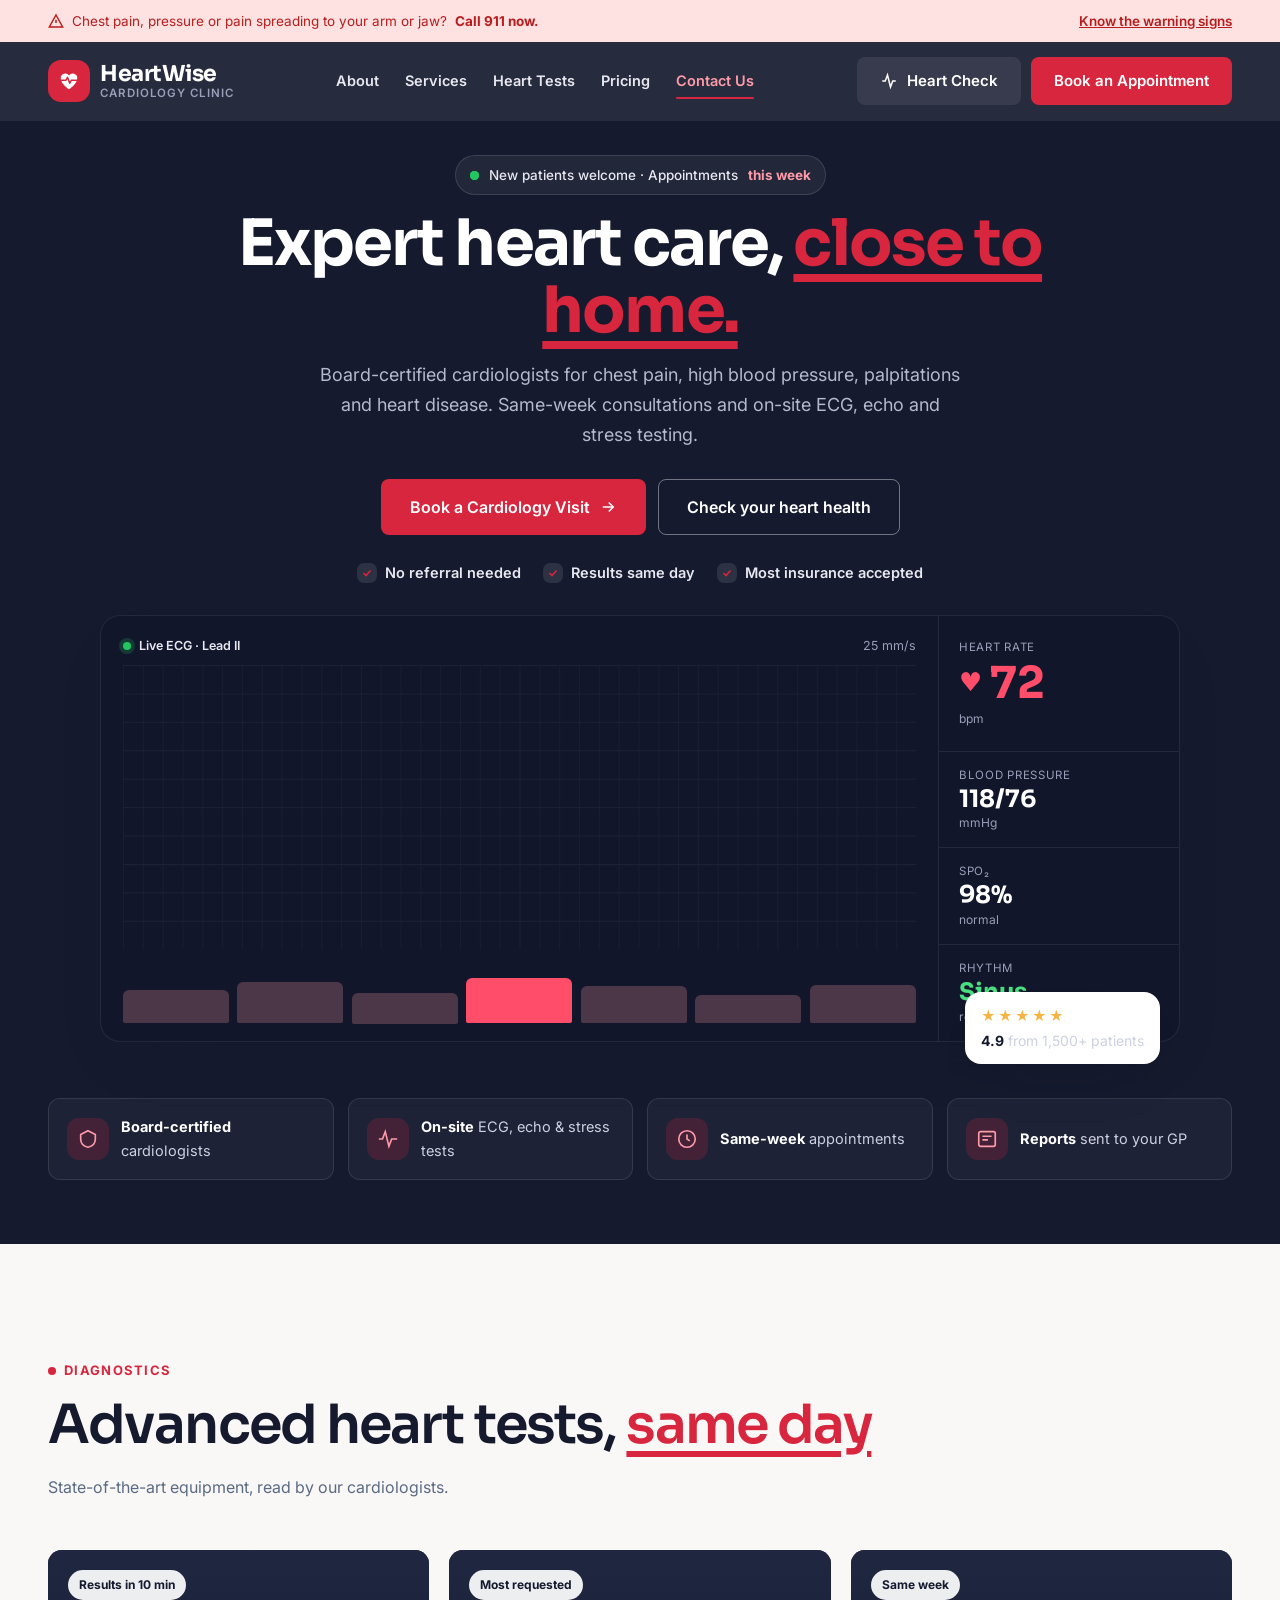
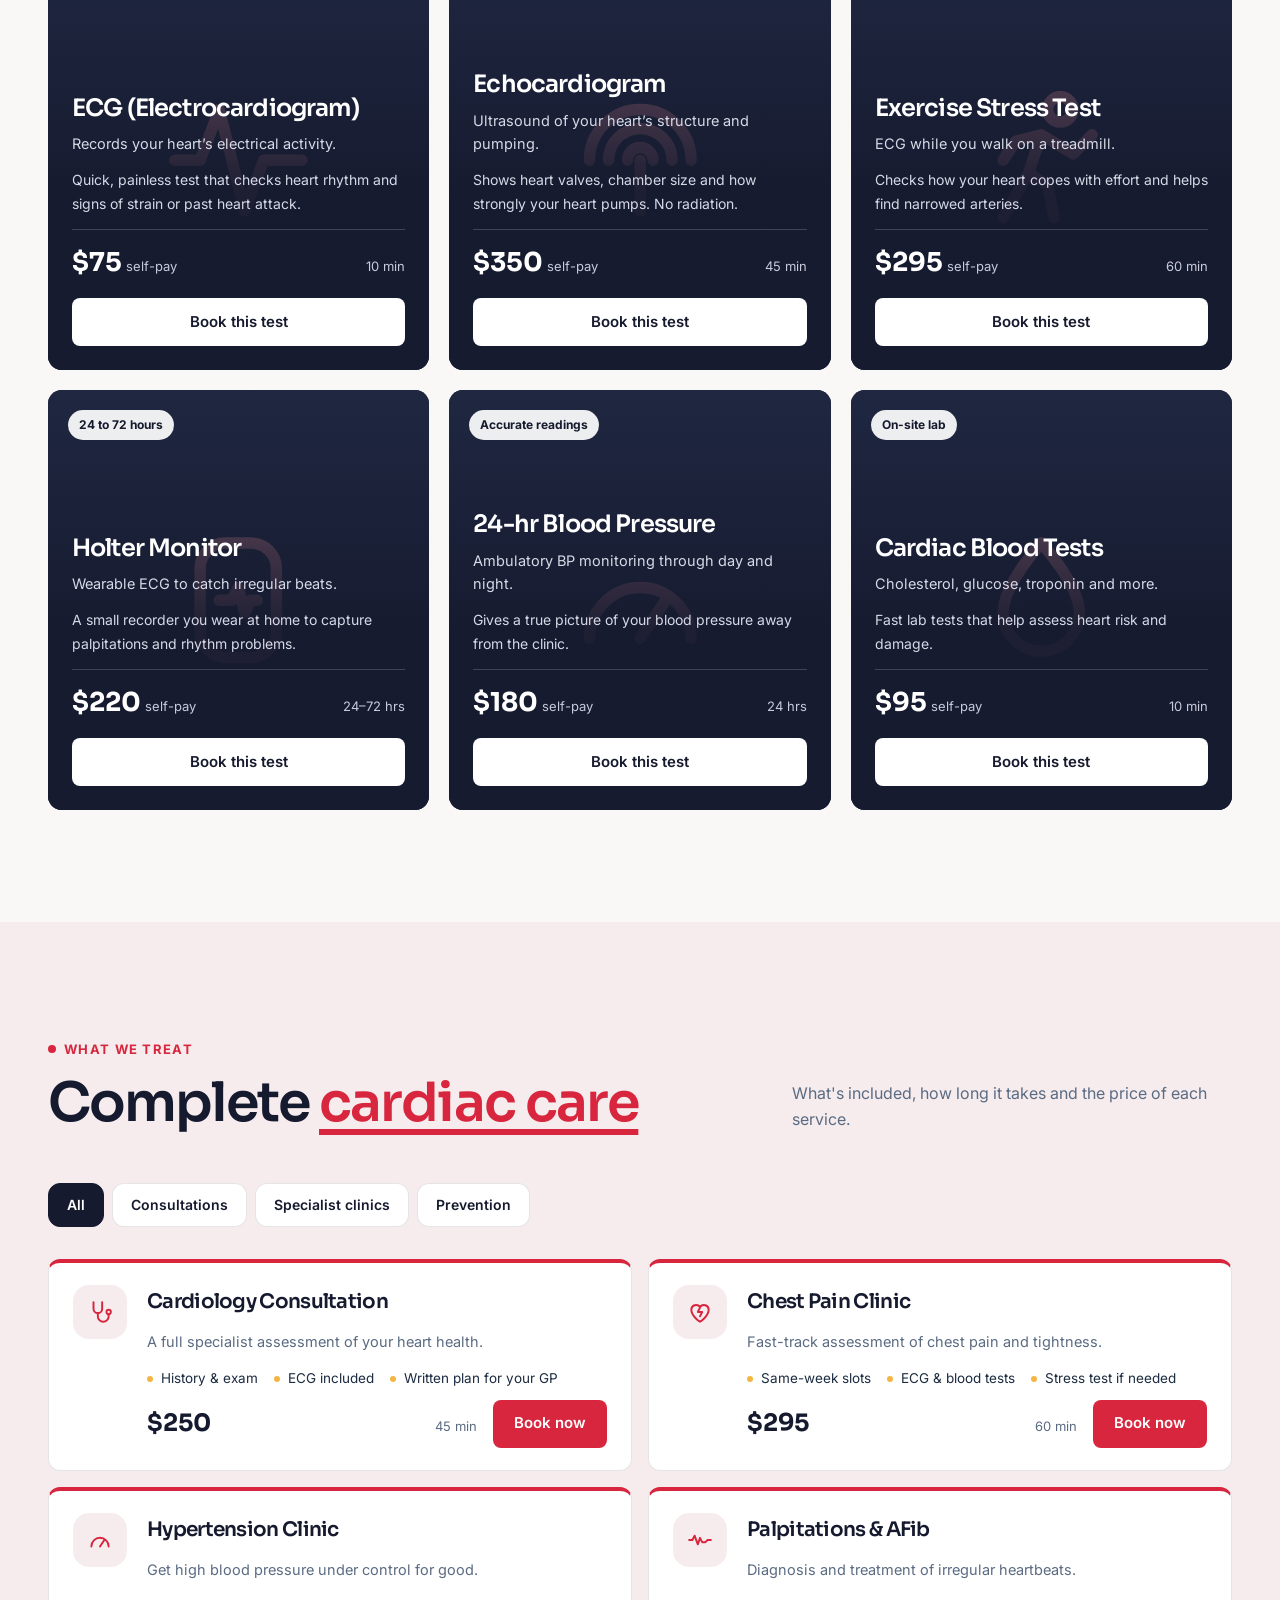
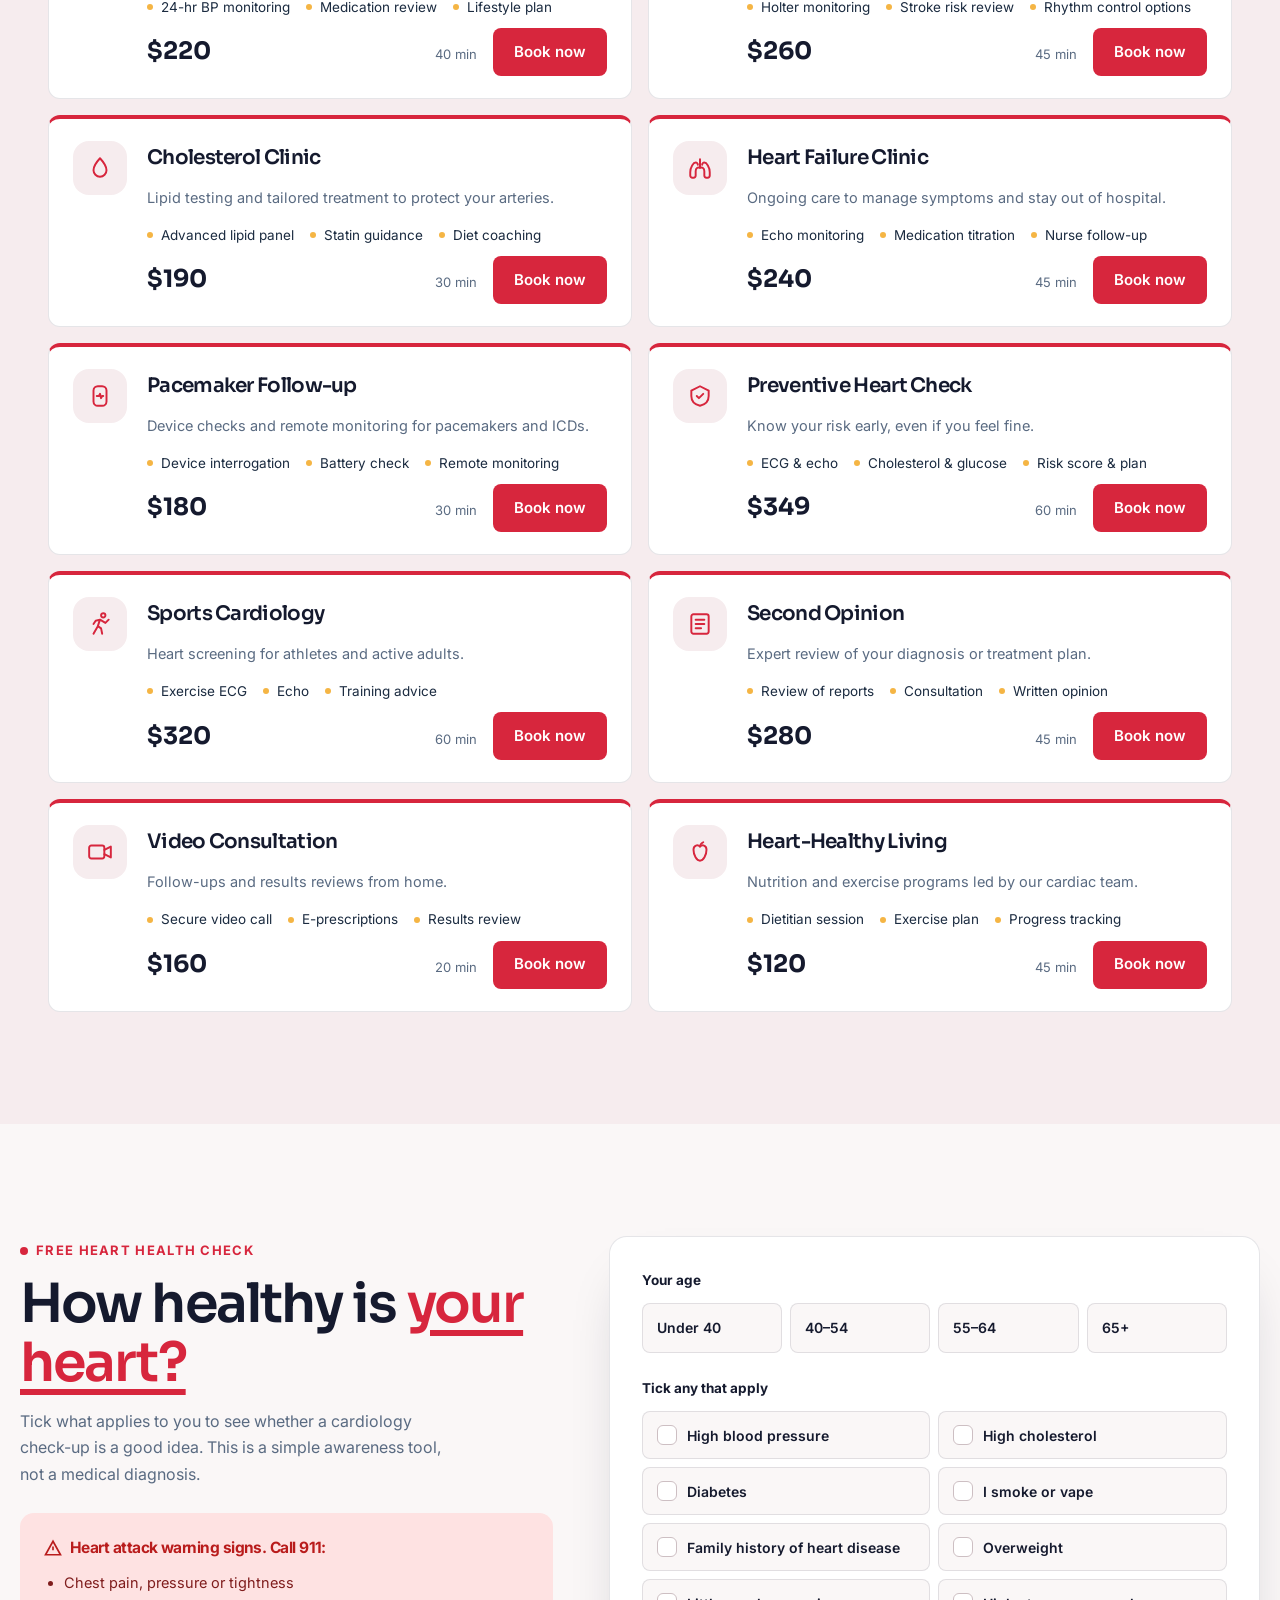
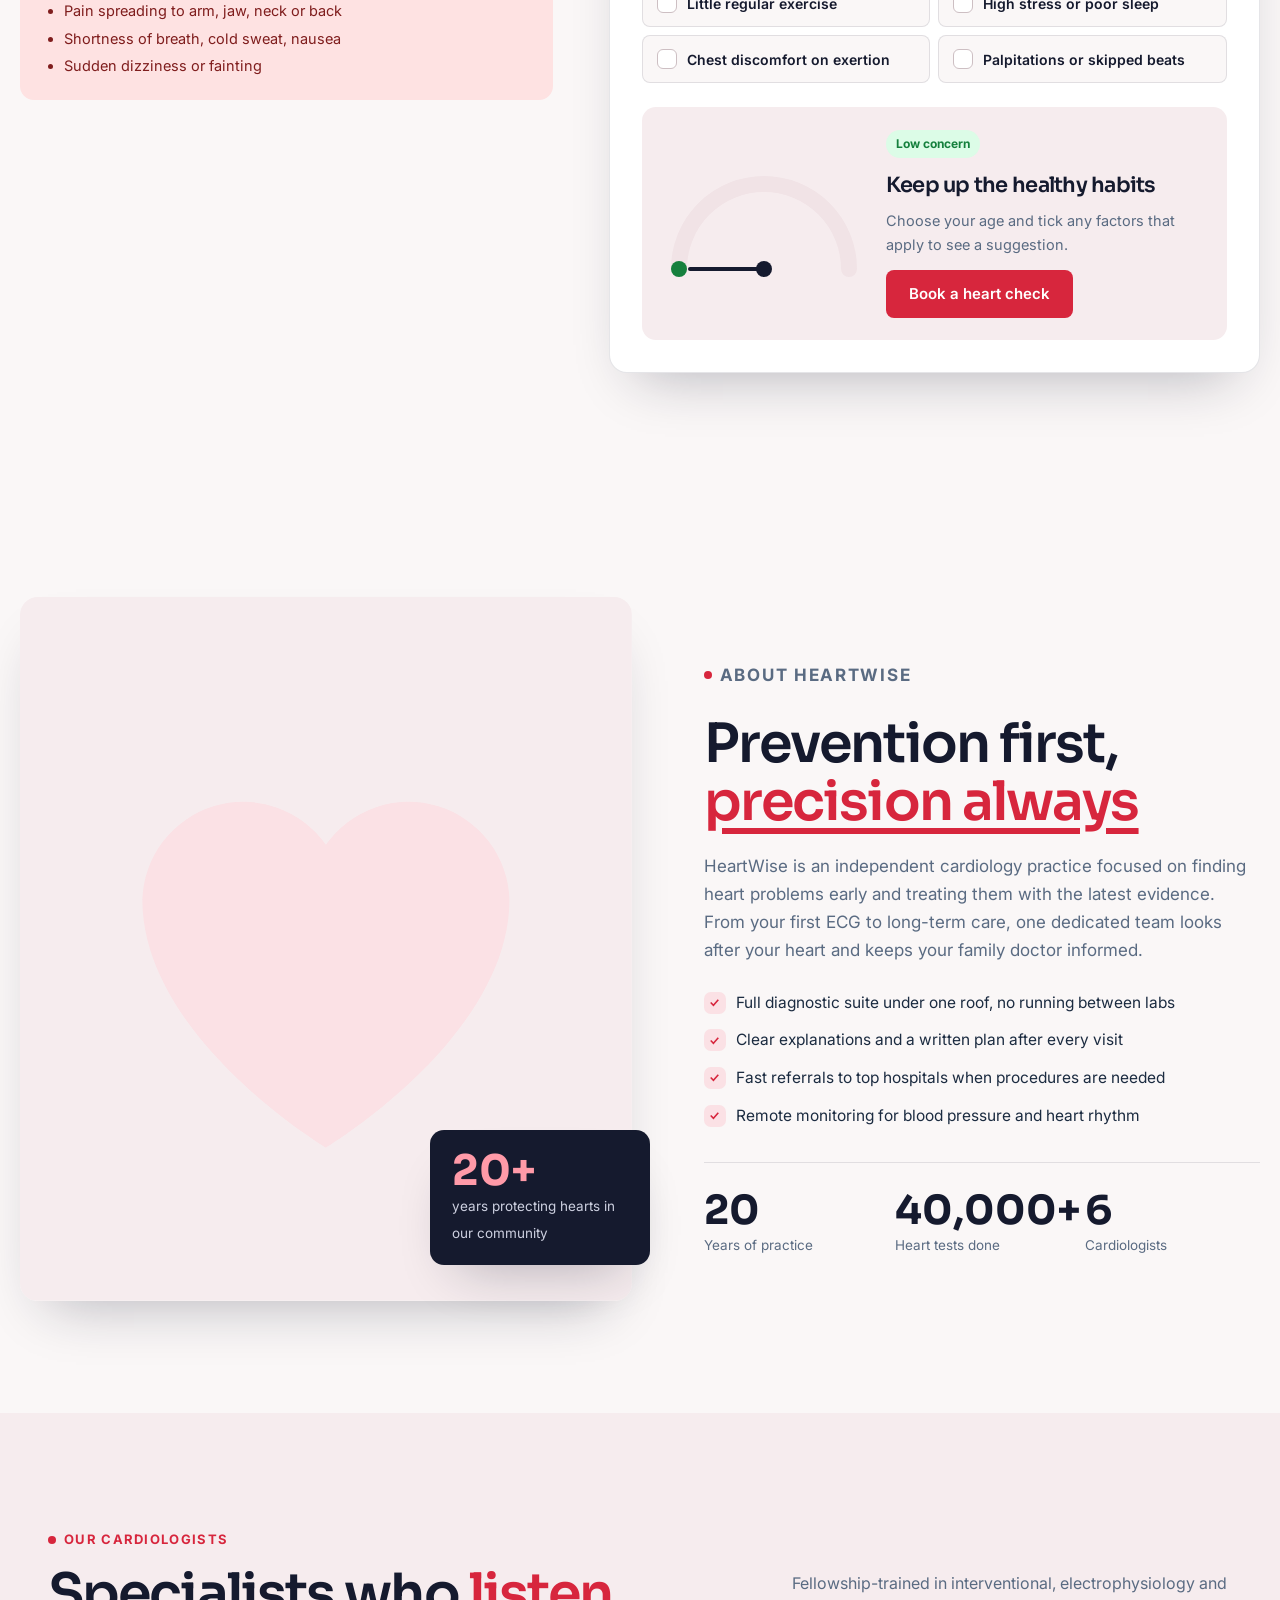
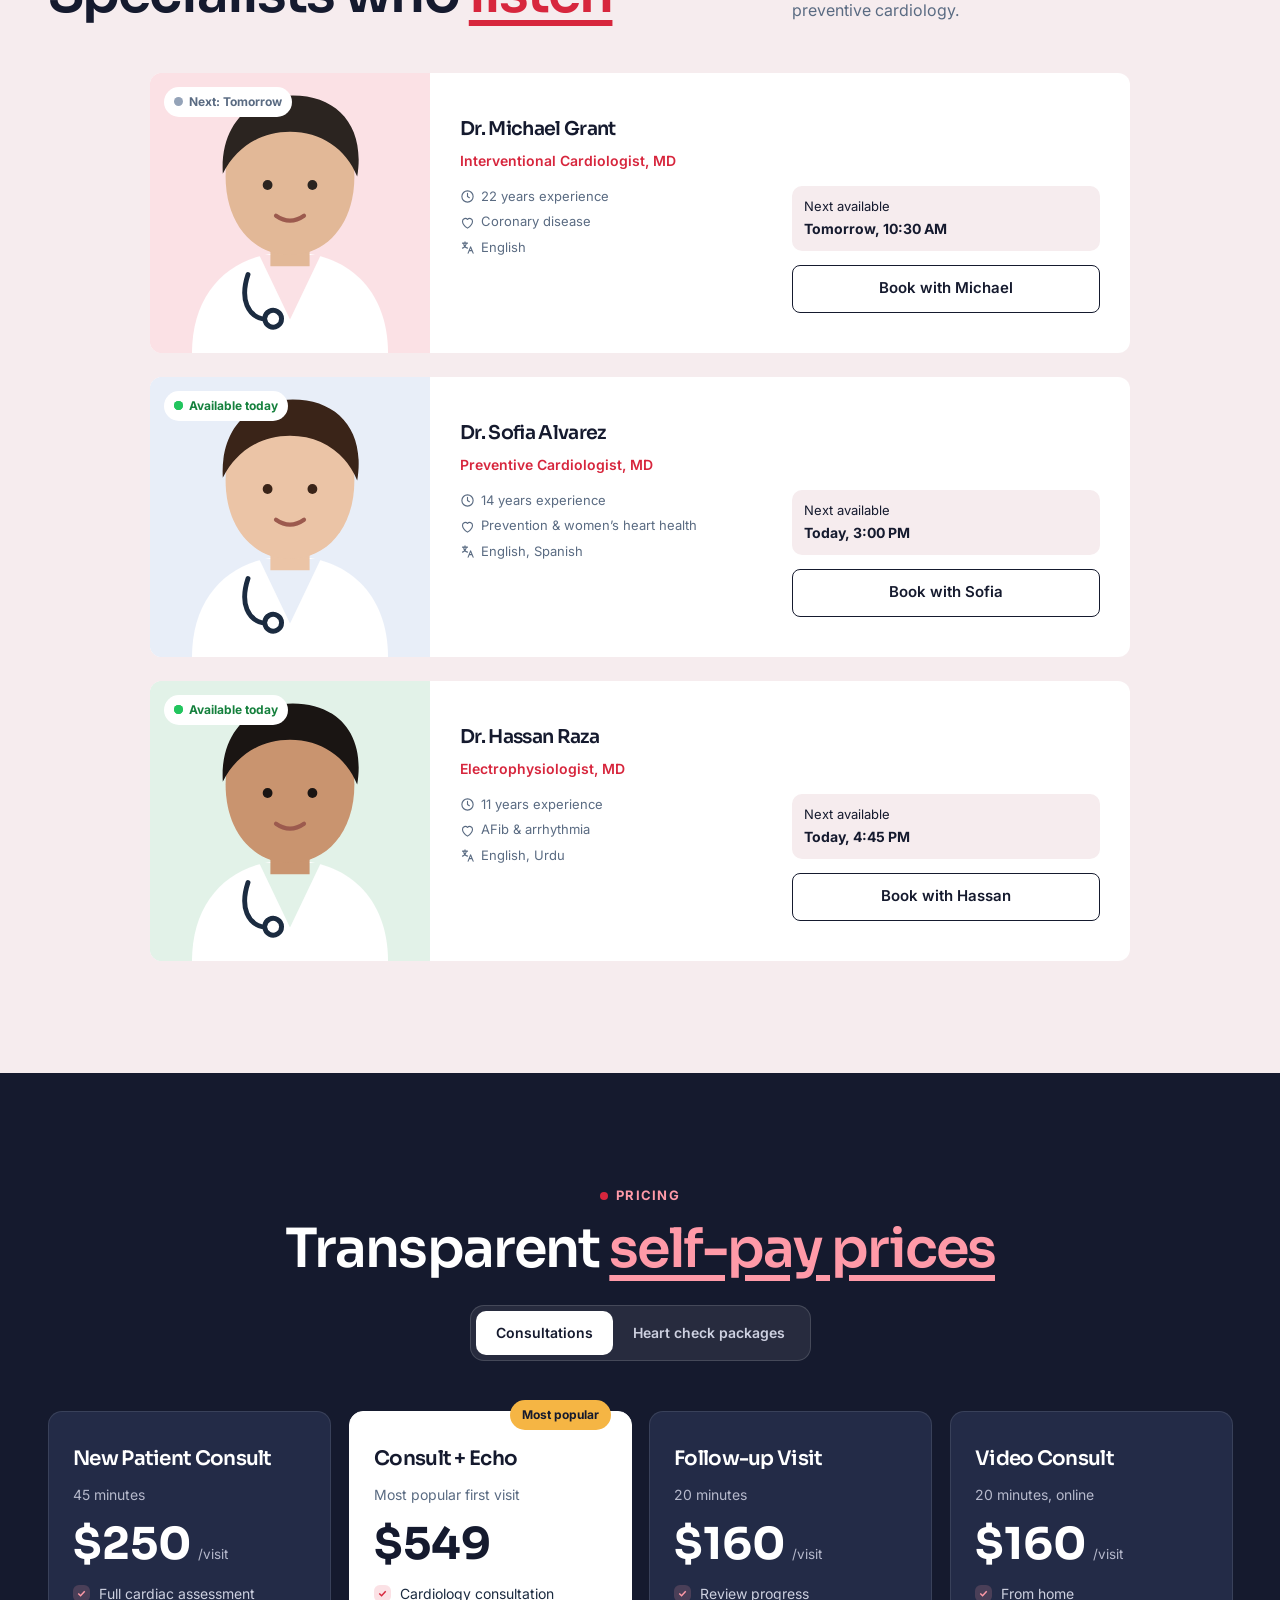
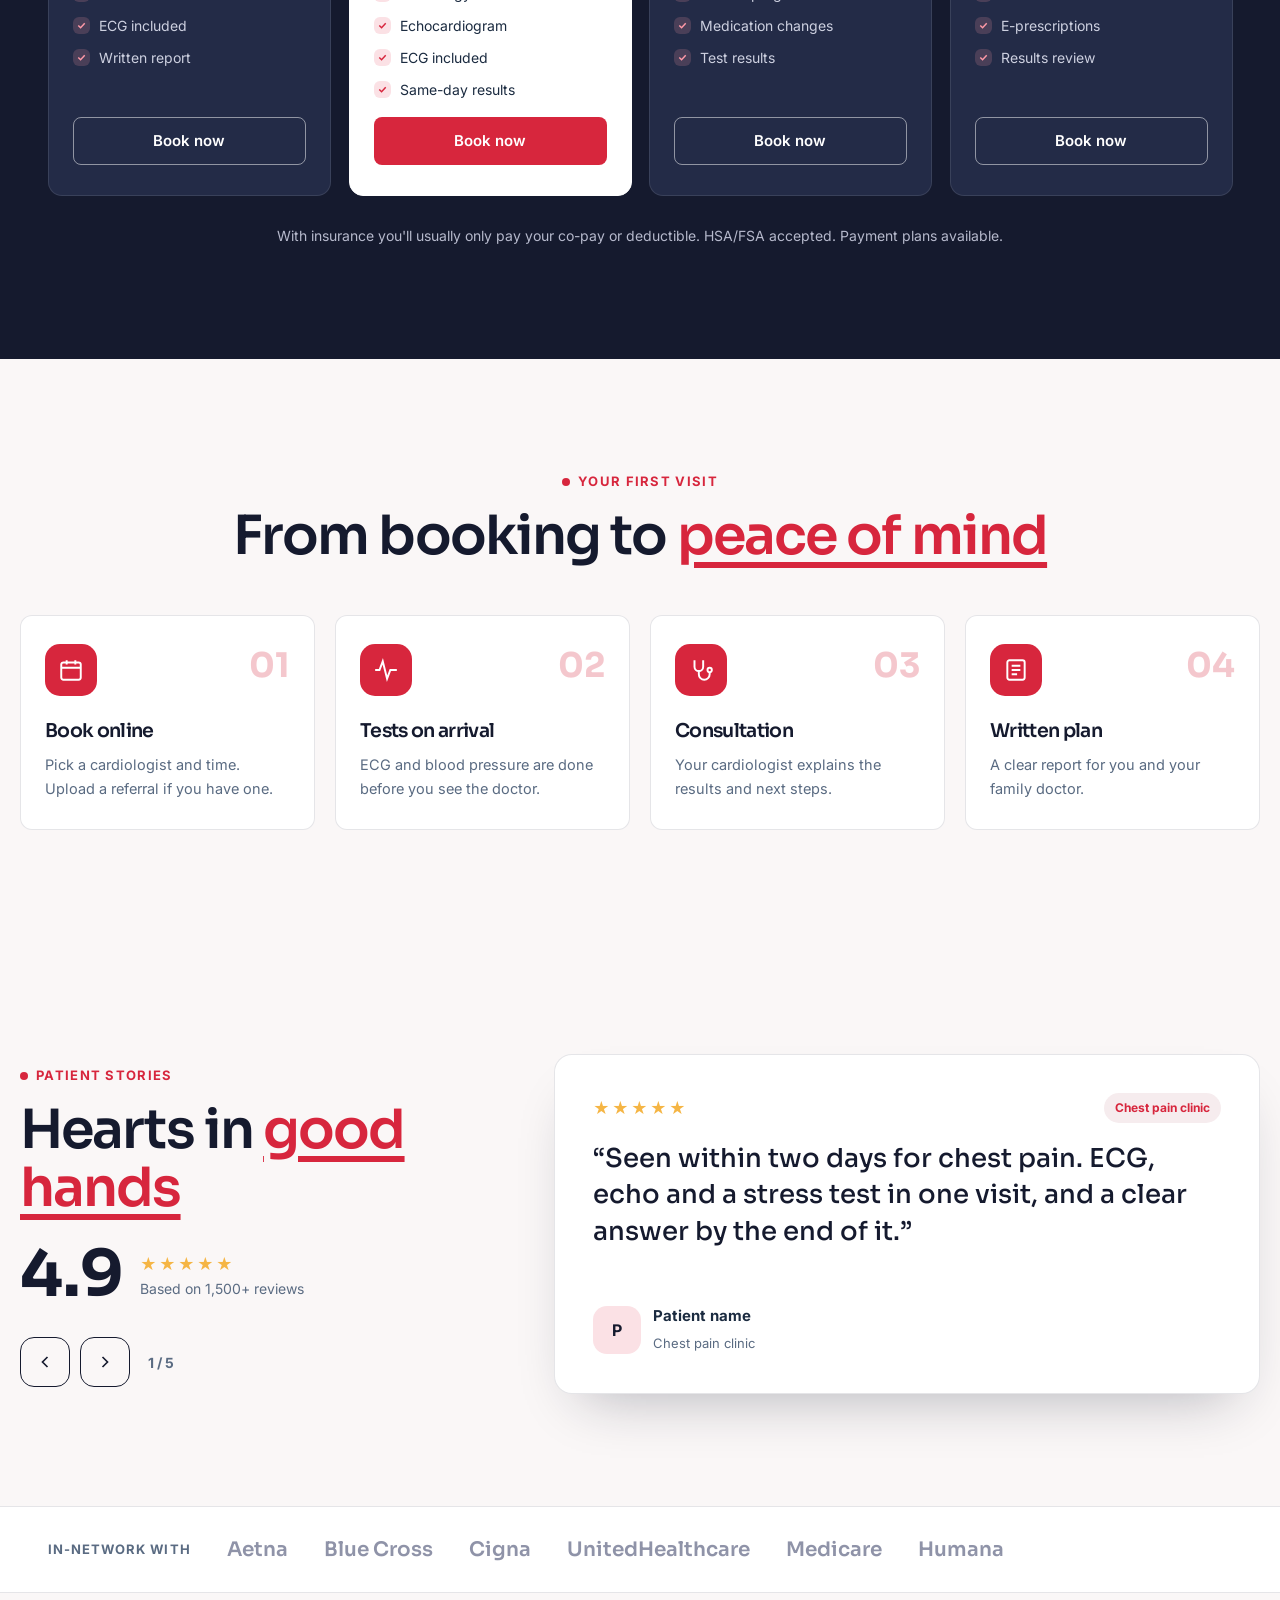
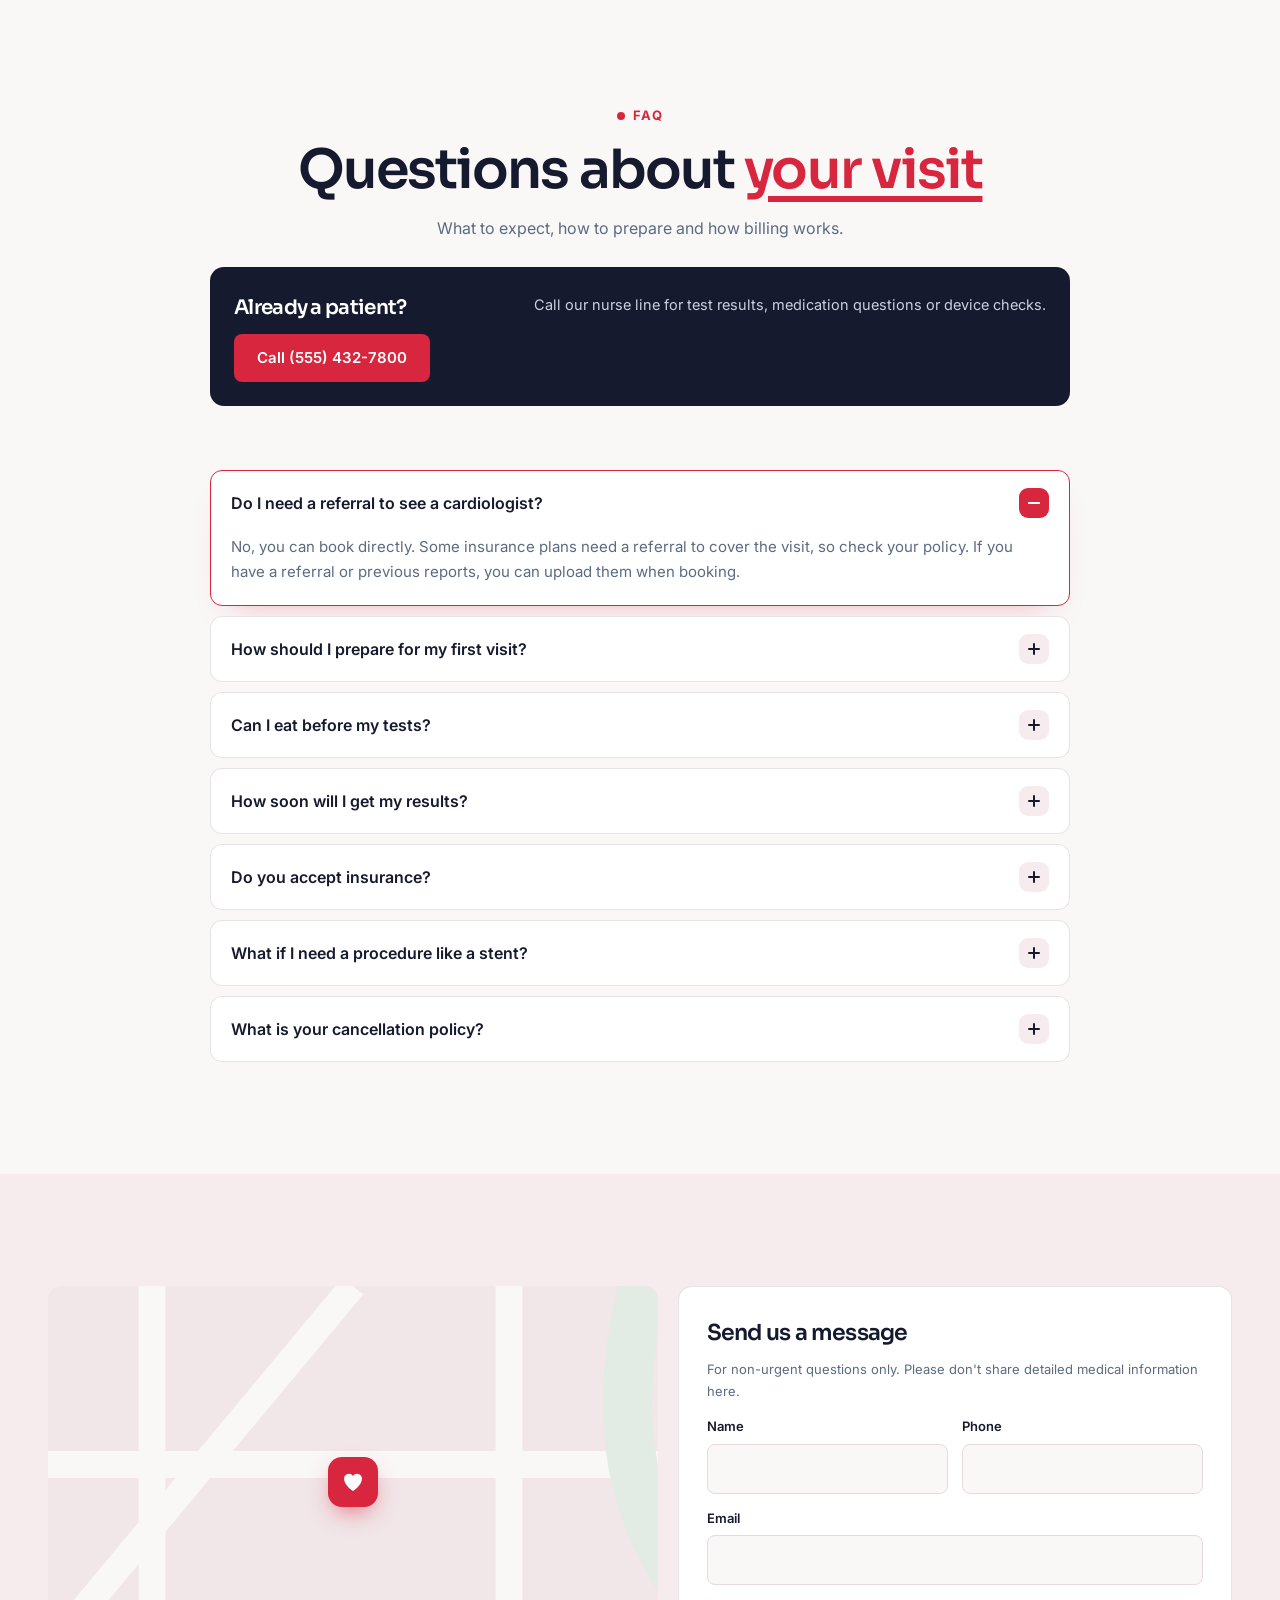
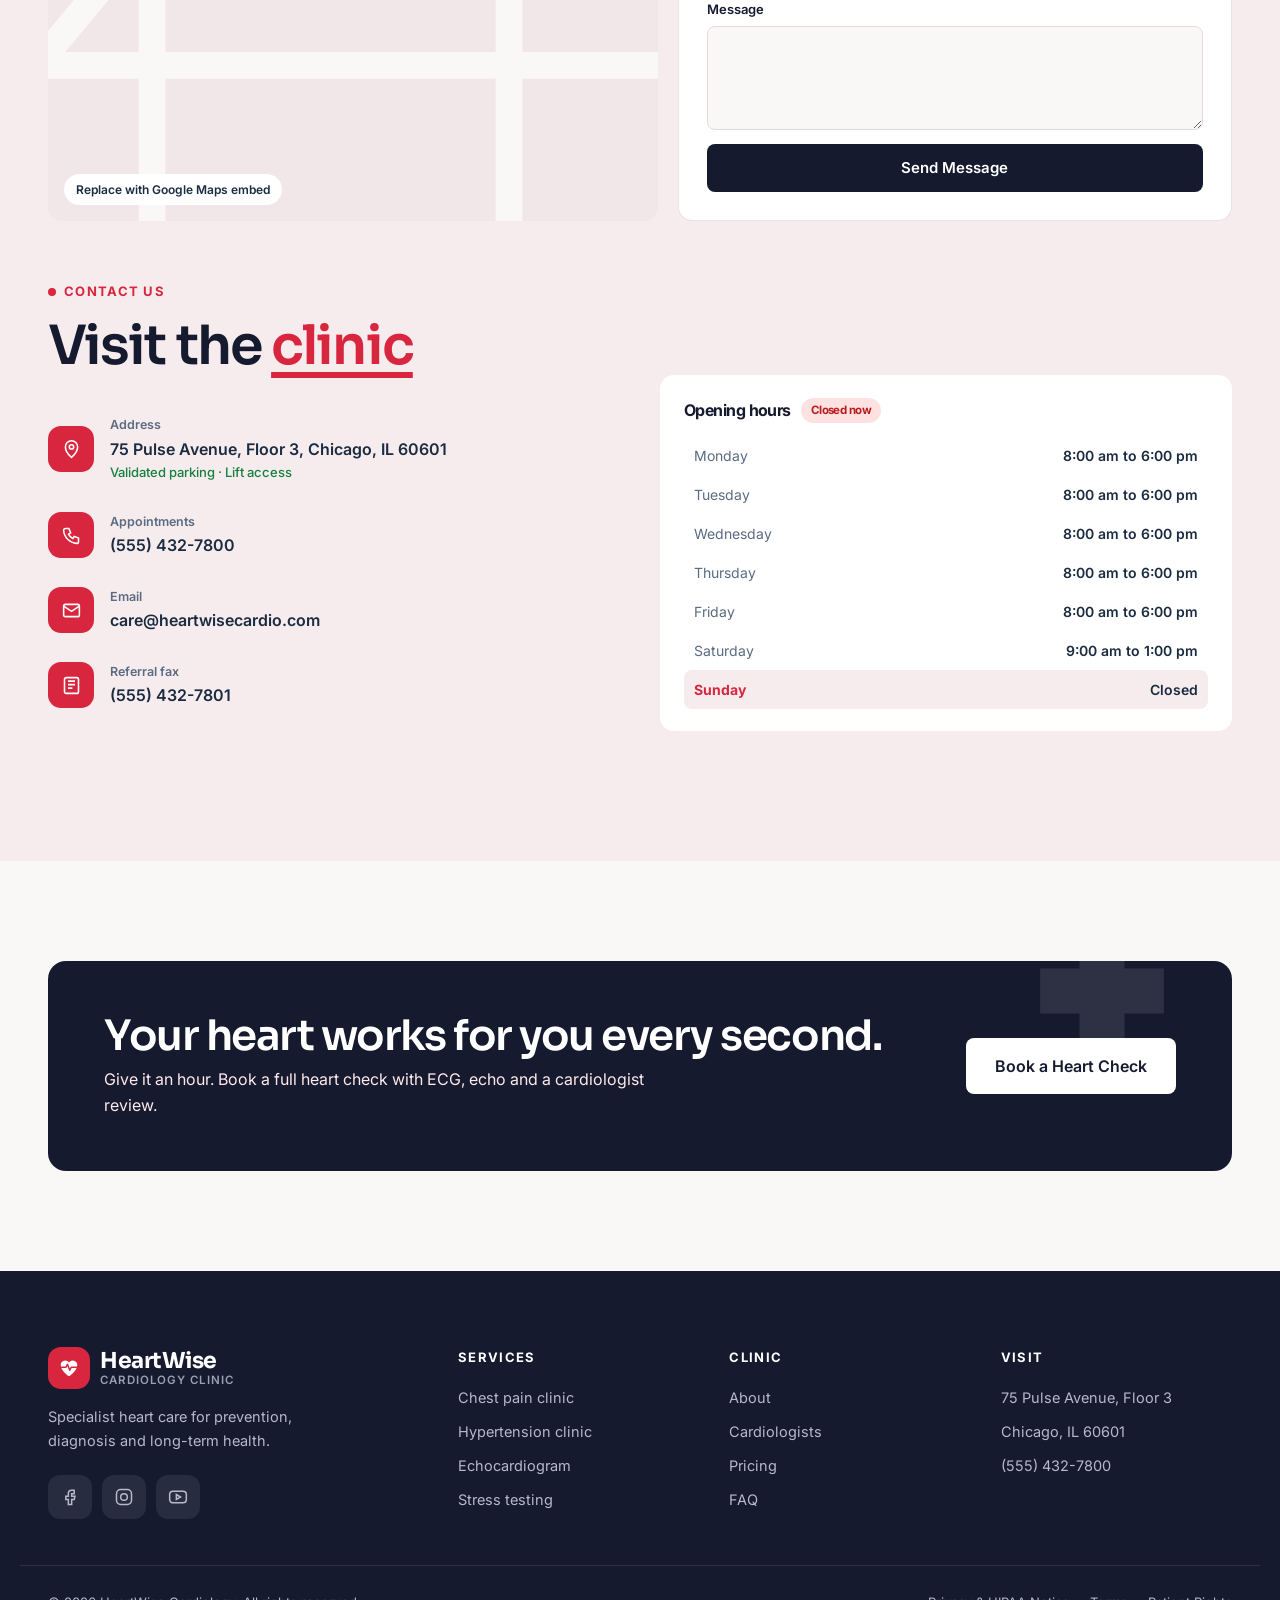
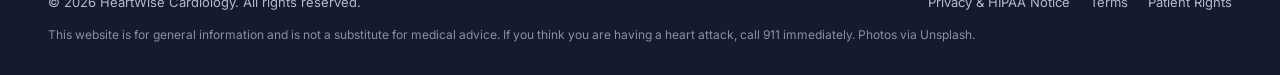
==== cardiologist/index.html @ 886ba88b "Add landing pages" ====
<!doctype html>
<html lang="en">
<head>
<meta charset="utf-8">
<meta name="viewport" content="width=device-width, initial-scale=1">
<title>HeartWise Cardiology | Cardiologist &amp; Heart Health Clinic</title>
<meta name="description" content="Board-certified cardiologists for chest pain, high blood pressure, palpitations and heart disease. ECG, echo, stress tests and Holter monitoring on site.">
<meta name="theme-color" content="#151A2E">
<meta property="og:title" content="HeartWise Cardiology | Expert heart care, close to home">
<meta property="og:description" content="Cardiology consultations and same-week heart tests.">
<meta property="og:type" content="website">
<meta property="og:image" content="https://images.unsplash.com/photo-1758691462123-8a17ae95d203?auto=format&fit=crop&q=80&w=1200">
<link rel="preconnect" href="https://fonts.googleapis.com">
<link rel="preconnect" href="https://fonts.gstatic.com" crossorigin>
<link rel="preconnect" href="https://images.unsplash.com">
<link href="https://fonts.googleapis.com/css2?family=Sora:wght@500;600;700;800&family=Inter:wght@400;500;600;700&display=swap" rel="stylesheet">
<link rel="stylesheet" href="style.css">
<link rel="stylesheet" href="cardio.css">
<script type="application/ld+json">
{
  "@context": "https://schema.org",
  "@type": "MedicalClinic",
  "medicalSpecialty": "Cardiovascular",
  "name": "HeartWise Cardiology",
  "telephone": "+1-555-432-7800",
  "email": "care@heartwisecardio.com",
  "address": {"@type": "PostalAddress","streetAddress": "75 Pulse Avenue, Floor 3","addressLocality": "Chicago","addressRegion": "IL","postalCode": "60601","addressCountry": "US"},
  "openingHours": ["Mo-Fr 08:00-18:00","Sa 09:00-13:00"],
  "priceRange": "$$$"
}
</script>
</head>
<body>
<a href="#main" class="skip">Skip to content</a>

<!-- Photos: free images from Unsplash (unsplash.com/license). Each <img> removes itself if it can't load, so the illustrated fallback shows. -->

<!-- ===== EMERGENCY BAR ===== -->
<div class="ebar" role="note">
  <div class="container ebar__inner">
    <p><svg width="16" height="16" viewBox="0 0 24 24" fill="none" stroke="currentColor" stroke-width="2.2" aria-hidden="true"><path d="M12 3l10 18H2Z"/><path d="M12 10v5M12 18h.01"/></svg> Chest pain, pressure or pain spreading to your arm or jaw? <strong>Call 911 now.</strong></p>
    <a href="#warning" class="ebar__link">Know the warning signs</a>
  </div>
</div>

<!-- ===== NAVBAR ===== -->
<header class="nav" id="nav">
  <div class="container nav__inner">
    <a href="#top" class="logo" aria-label="HeartWise Cardiology home">
      <span class="logo__mark" aria-hidden="true"><svg viewBox="0 0 32 32"><path d="M16 27s-11-6.6-11-15a6 6 0 0 1 11-3.3A6 6 0 0 1 27 12c0 8.4-11 15-11 15Z" fill="currentColor"/><path d="M6 15h6l2-4 3 8 2-4h7" fill="none" stroke="#D7263D" stroke-width="2" stroke-linejoin="round" stroke-linecap="round"/></svg></span>
      <span class="logo__text">HeartWise<small>Cardiology Clinic</small></span>
    </a>
    <nav class="menu" id="menu" aria-label="Main">
      <a href="#about">About</a>
      <a href="#services">Services</a>
      <a href="#tests">Heart Tests</a>
      <a href="#pricing">Pricing</a>
      <a href="#contact">Contact Us</a>
      <div class="menu__foot">
        <button type="button" class="btn btn--blue btn--block" data-book>Book an Appointment</button>
        <a href="#check" class="btn btn--line btn--block">Free Heart Health Check</a>
        <a href="tel:+15554327800" class="btn btn--ghost btn--block">Call (555) 432-7800</a>
      </div>
    </nav>
    <div class="nav__right">
      <a href="#check" class="btn btn--ghost nav__rx">
        <svg width="18" height="18" viewBox="0 0 24 24" fill="none" stroke="currentColor" stroke-width="2" aria-hidden="true"><path d="M3 12h4l3-8 4 16 3-8h4"/></svg>
        Heart Check
      </a>
      <button type="button" class="btn btn--blue nav__cta" data-book>Book an Appointment</button>
      <button type="button" class="burger" id="burger" aria-label="Open menu" aria-expanded="false" aria-controls="menu"><span></span><span></span><span></span></button>
    </div>
  </div>
</header>

<main id="main">

<!-- ===== HERO ===== -->
<section class="hero chero" id="top">
  <svg class="chero__ecg" viewBox="0 0 1440 160" preserveAspectRatio="none" aria-hidden="true"><path d="M0 100H360l20-40 22 90 26-120 22 100 14-30H760l20-40 22 90 26-120 22 100 14-30H1440" fill="none" stroke="#D7263D" stroke-width="2.5" stroke-linejoin="round"/></svg>
  <div class="container hero__grid">
    <div class="hero__copy">
      <p class="status fade d1"><span class="live" aria-hidden="true"></span> New patients welcome · Appointments <strong>this week</strong></p>
      <h1 class="fade d2">Expert heart care, <span class="u">close to home.</span></h1>
      <p class="lead fade d3">Board-certified cardiologists for chest pain, high blood pressure, palpitations and heart disease. Same-week consultations and on-site ECG, echo and stress testing.</p>
      <div class="hero__btns fade d4">
        <button type="button" class="btn btn--blue btn--lg" data-book>Book a Cardiology Visit
          <svg width="18" height="18" viewBox="0 0 24 24" fill="none" stroke="currentColor" stroke-width="2" aria-hidden="true"><path d="M5 12h14M13 6l6 6-6 6"/></svg>
        </button>
        <a href="#check" class="btn btn--line btn--lg">Check your heart health</a>
      </div>
      <ul class="chero__ticks fade d4">
        <li>No referral needed</li><li>Results same day</li><li>Most insurance accepted</li>
      </ul>
    </div>

    <div class="hero__art chero__art fade d3">
      <div class="hero__bg" aria-hidden="true"></div>
      <div class="chero__frame monitor" aria-hidden="true">
        <div class="mon__main">
          <div class="mon__top"><span class="mon__live"><i></i> Live ECG · Lead II</span><span>25 mm/s</span></div>
          <svg class="mon__ecg" viewBox="0 0 800 200" preserveAspectRatio="none">
            <defs><pattern id="g" width="20" height="20" patternUnits="userSpaceOnUse"><path d="M20 0H0V20" fill="none" stroke="rgba(255,255,255,.06)"/></pattern></defs>
            <rect width="800" height="200" fill="url(#g)"/>
            <path class="mon__line" d="M0 120H90l12-18 12 18h20l10 14 16-110 16 140 12-44h40l20-26 20 26H330l12-18 12 18h20l10 14 16-110 16 140 12-44h40l20-26 20 26H570l12-18 12 18h20l10 14 16-110 16 140 12-44h40l20-26 20 26H800"/>
          </svg>
          <div class="mon__bars"><span style="--h:52%">M</span><span style="--h:64%">T</span><span style="--h:48%">W</span><span style="--h:70%">T</span><span style="--h:58%">F</span><span style="--h:44%">S</span><span style="--h:60%">S</span></div>
        </div>
        <div class="mon__side">
          <div class="mon__stat mon__stat--big"><small>Heart rate</small><strong><span class="mon__heart">♥</span> 72</strong><em>bpm</em></div>
          <div class="mon__stat"><small>Blood pressure</small><strong>118/76</strong><em>mmHg</em></div>
          <div class="mon__stat"><small>SpO₂</small><strong>98%</strong><em>normal</em></div>
          <div class="mon__stat"><small>Rhythm</small><strong class="ok">Sinus</strong><em>regular</em></div>
        </div>
      </div>
      <div class="fcard fcard--a floatA" aria-hidden="true">
        <span class="fcard__ic"><svg width="20" height="20" viewBox="0 0 24 24" fill="none" stroke="currentColor" stroke-width="2"><path d="M12 21s-8-5-8-11a4.5 4.5 0 0 1 8-2.8A4.5 4.5 0 0 1 20 10c0 6-8 11-8 11Z"/></svg></span>
        <span><small>Live heart rate</small><strong><span id="bpm">72</span> bpm</strong></span>
        <svg class="ecg" viewBox="0 0 120 30"><path d="M0 15h30l6-10 6 20 6-14 4 4h68" fill="none" stroke="#D7263D" stroke-width="2.2" stroke-linejoin="round"/></svg>
      </div>
      <div class="fcard fcard--b floatB" aria-hidden="true"><span class="fcard__ic fcard__ic--green"><svg width="20" height="20" viewBox="0 0 24 24" fill="none" stroke="currentColor" stroke-width="2"><path d="M5 12l5 5 9-10"/></svg></span><span><small>Blood pressure</small><strong>118 / 76 mmHg</strong></span></div>
      <div class="fcard fcard--c floatA"><span class="stars" aria-label="Rated 4.9 out of 5">★★★★★</span><span><strong>4.9</strong> from 1,500+ patients</span></div>
    </div>
  </div>

  <div class="container">
    <ul class="trust reveal">
      <li><span class="trust__ic"><svg viewBox="0 0 24 24" fill="none" stroke="currentColor" stroke-width="1.8" aria-hidden="true"><path d="M12 3l8 4v5c0 5-3.5 8-8 9-4.5-1-8-4-8-9V7l8-4Z"/></svg></span><span><strong>Board-certified</strong> cardiologists</span></li>
      <li><span class="trust__ic"><svg viewBox="0 0 24 24" fill="none" stroke="currentColor" stroke-width="1.8" aria-hidden="true"><path d="M2 12h4l3-8 4 16 3-8h6"/></svg></span><span><strong>On-site</strong> ECG, echo &amp; stress tests</span></li>
      <li><span class="trust__ic"><svg viewBox="0 0 24 24" fill="none" stroke="currentColor" stroke-width="1.8" aria-hidden="true"><circle cx="12" cy="12" r="9"/><path d="M12 7v5l3 2"/></svg></span><span><strong>Same-week</strong> appointments</span></li>
      <li><span class="trust__ic"><svg viewBox="0 0 24 24" fill="none" stroke="currentColor" stroke-width="1.8" aria-hidden="true"><rect x="3" y="4" width="18" height="16" rx="2"/><path d="M7 9h10M7 13h6"/></svg></span><span><strong>Reports</strong> sent to your GP</span></li>
    </ul>
  </div>
</section>

<!-- ===== HEART TESTS (photo cards) ===== -->
<section class="section section--navy" id="tests">
  <div class="container">
    <div class="head head--split reveal">
      <div><p class="eyebrow eyebrow--light">Diagnostics</p><h2>Advanced heart tests, <span class="u u--light">same day</span></h2></div>
      <p class="sub sub--light">State-of-the-art equipment, read by our cardiologists.</p>
    </div>
    <div class="tests" id="testsGrid"></div>
  </div>
</section>

<!-- ===== SERVICES ===== -->
<section class="section section--tint" id="services">
  <div class="container">
    <div class="head head--split reveal">
      <div><p class="eyebrow">What we treat</p><h2>Complete <span class="u">cardiac care</span></h2></div>
      <p class="sub">What's included, how long it takes and the price of each service.</p>
    </div>
    <div class="tabs reveal" role="tablist" aria-label="Filter services" id="tabs">
      <button type="button" role="tab" aria-selected="true" data-filter="all">All</button>
      <button type="button" role="tab" aria-selected="false" data-filter="consult">Consultations</button>
      <button type="button" role="tab" aria-selected="false" data-filter="clinic">Specialist clinics</button>
      <button type="button" role="tab" aria-selected="false" data-filter="prevent">Prevention</button>
    </div>
    <div class="sgrid" id="sgrid"></div>
  </div>
</section>

<!-- ===== HEART HEALTH CHECK ===== -->
<section class="section container" id="check">
  <div class="helper reveal">
    <div class="helper__intro">
      <p class="eyebrow">Free heart health check</p>
      <h2>How healthy is <span class="u">your heart?</span></h2>
      <p class="sub">Tick what applies to you to see whether a cardiology check-up is a good idea. This is a simple awareness tool, not a medical diagnosis.</p>
      <div class="redflag" id="warning">
        <h3><svg width="18" height="18" viewBox="0 0 24 24" fill="none" stroke="currentColor" stroke-width="2.2" aria-hidden="true"><path d="M12 3l10 18H2Z"/><path d="M12 10v5M12 18h.01"/></svg> Heart attack warning signs. Call 911:</h3>
        <ul>
          <li>Chest pain, pressure or tightness</li>
          <li>Pain spreading to arm, jaw, neck or back</li>
          <li>Shortness of breath, cold sweat, nausea</li>
          <li>Sudden dizziness or fainting</li>
        </ul>
      </div>
    </div>
    <div class="helper__box">
      <p class="label">Your age</p>
      <div class="opts opts--4" id="ageOpts"></div>
      <p class="label label--mt">Tick any that apply</p>
      <div class="risks" id="riskOpts"></div>
      <div class="meter" id="meter" aria-live="polite">
        <div class="meter__gauge" aria-hidden="true">
          <svg viewBox="0 0 200 110"><path d="M15 100a85 85 0 0 1 170 0" fill="none" stroke="#F1E3E6" stroke-width="16" stroke-linecap="round"/><path id="meterArc" d="M15 100a85 85 0 0 1 170 0" fill="none" stroke="#15803D" stroke-width="16" stroke-linecap="round" pathLength="100" stroke-dasharray="0 100"/></svg>
          <span class="meter__needle" id="needle"></span>
        </div>
        <div class="meter__text">
          <span class="result__tag result__tag--ok" id="meterTag">Low concern</span>
          <h3 id="meterTitle">Keep up the healthy habits</h3>
          <p id="meterBody">Choose your age and tick any factors that apply to see a suggestion.</p>
          <div class="result__btns"><button type="button" class="btn btn--blue" id="meterBtn" data-book data-reason="Preventive Heart Check">Book a heart check</button></div>
        </div>
      </div>
    </div>
  </div>
</section>

<!-- ===== ABOUT ===== -->
<section class="section container about" id="about">
  <div class="cabout__media reveal">
    <div class="cabout__photo">
      <svg viewBox="0 0 400 460" aria-hidden="true"><rect width="400" height="460" fill="#F6ECEE"/><path d="M200 360s-120-72-120-162a66 66 0 0 1 120-36 66 66 0 0 1 120 36c0 90-120 162-120 162Z" fill="#FBE1E5"/></svg>
      <img class="photo" src="https://images.unsplash.com/photo-1758691462863-9e1b8a863140?auto=format&fit=crop&q=80&w=900" alt="Cardiologist consulting with a patient in an office" loading="lazy" decoding="async" onerror="this.remove()">
    </div>
    <div class="cabout__badge floatB"><strong>20+</strong><span>years protecting hearts in our community</span></div>
  </div>
  <div class="about__copy reveal">
    <p class="eyebrow">About HeartWise</p>
    <h2>Prevention first, <span class="u">precision always</span></h2>
    <p>HeartWise is an independent cardiology practice focused on finding heart problems early and treating them with the latest evidence. From your first ECG to long-term care, one dedicated team looks after your heart and keeps your family doctor informed.</p>
    <ul class="checks">
      <li>Full diagnostic suite under one roof, no running between labs</li>
      <li>Clear explanations and a written plan after every visit</li>
      <li>Fast referrals to top hospitals when procedures are needed</li>
      <li>Remote monitoring for blood pressure and heart rhythm</li>
    </ul>
    <div class="about__nums">
      <div><strong data-count="20">0</strong><span>Years of practice</span></div>
      <div><strong data-count="40000" data-suffix="+">0</strong><span>Heart tests done</span></div>
      <div><strong data-count="6">0</strong><span>Cardiologists</span></div>
    </div>
  </div>
</section>

<!-- ===== DOCTORS ===== -->
<section class="section section--tint" id="doctors">
  <div class="container">
    <div class="head head--split reveal">
      <div><p class="eyebrow">Our cardiologists</p><h2>Specialists who <span class="u">listen</span></h2></div>
      <p class="sub">Fellowship-trained in interventional, electrophysiology and preventive cardiology.</p>
    </div>
    <div class="docs" id="docGrid"></div>
  </div>
</section>

<!-- ===== PRICING ===== -->
<section class="section section--navy" id="pricing">
  <div class="container">
    <div class="head center reveal">
      <p class="eyebrow eyebrow--light">Pricing</p>
      <h2>Transparent <span class="u u--light">self-pay prices</span></h2>
      <div class="toggle" role="group" aria-label="Price type">
        <button type="button" class="active" data-ptab="visits" aria-pressed="true">Consultations</button>
        <button type="button" data-ptab="packages" aria-pressed="false">Heart check packages</button>
      </div>
    </div>
    <div class="plans" id="plans"></div>
    <p class="plans__note reveal">With insurance you'll usually only pay your co-pay or deductible. HSA/FSA accepted. Payment plans available.</p>
  </div>
</section>

<!-- ===== HOW IT WORKS ===== -->
<section class="section container" id="how">
  <div class="head center reveal">
    <p class="eyebrow">Your first visit</p>
    <h2>From booking to <span class="u">peace of mind</span></h2>
  </div>
  <ol class="how">
    <li class="reveal"><span class="how__ic"><svg viewBox="0 0 24 24" fill="none" stroke="currentColor" stroke-width="1.8" aria-hidden="true"><rect x="3" y="5" width="18" height="16" rx="2"/><path d="M3 10h18M8 3v4M16 3v4"/></svg></span><h3>Book online</h3><p>Pick a cardiologist and time. Upload a referral if you have one.</p></li>
    <li class="reveal"><span class="how__ic"><svg viewBox="0 0 24 24" fill="none" stroke="currentColor" stroke-width="1.8" aria-hidden="true"><path d="M2 12h4l3-8 4 16 3-8h6"/></svg></span><h3>Tests on arrival</h3><p>ECG and blood pressure are done before you see the doctor.</p></li>
    <li class="reveal"><span class="how__ic"><svg viewBox="0 0 24 24" fill="none" stroke="currentColor" stroke-width="1.8" aria-hidden="true"><path d="M6 3v6a4 4 0 0 0 8 0V3"/><path d="M10 13v3a5 5 0 0 0 10 0v-2"/><circle cx="20" cy="12" r="2"/></svg></span><h3>Consultation</h3><p>Your cardiologist explains the results and next steps.</p></li>
    <li class="reveal"><span class="how__ic"><svg viewBox="0 0 24 24" fill="none" stroke="currentColor" stroke-width="1.8" aria-hidden="true"><rect x="4" y="3" width="16" height="18" rx="2"/><path d="M8 8h8M8 12h8M8 16h5"/></svg></span><h3>Written plan</h3><p>A clear report for you and your family doctor.</p></li>
  </ol>
</section>

<!-- ===== TESTIMONIALS ===== -->
<!-- NOTE: sample reviews for layout. Replace with real, verified patient reviews before launch. -->
<section class="section container" id="reviews">
  <div class="reviews">
    <div class="reviews__intro reveal">
      <p class="eyebrow">Patient stories</p>
      <h2>Hearts in <span class="u">good hands</span></h2>
      <div class="score"><strong>4.9</strong><div><span class="stars">★★★★★</span><small>Based on 1,500+ reviews</small></div></div>
      <div class="rev-ctrl">
        <button type="button" class="round" id="prev" aria-label="Previous review"><svg width="20" height="20" viewBox="0 0 24 24" fill="none" stroke="currentColor" stroke-width="2" aria-hidden="true"><path d="M15 6l-6 6 6 6"/></svg></button>
        <button type="button" class="round" id="next" aria-label="Next review"><svg width="20" height="20" viewBox="0 0 24 24" fill="none" stroke="currentColor" stroke-width="2" aria-hidden="true"><path d="M9 6l6 6-6 6"/></svg></button>
        <span class="rev-count" id="revCount" aria-live="polite">1 / 5</span>
      </div>
    </div>
    <div class="rev-stage reveal" id="revStage"></div>
  </div>
</section>

<div class="insure">
  <div class="container insure__inner">
    <p>In-network with</p>
    <ul><li>Aetna</li><li>Blue Cross</li><li>Cigna</li><li>UnitedHealthcare</li><li>Medicare</li><li>Humana</li></ul>
  </div>
</div>

<!-- ===== FAQ ===== -->
<section class="section container faq" id="faq">
  <div class="faq__intro reveal">
    <p class="eyebrow">FAQ</p>
    <h2>Questions about <span class="u">your visit</span></h2>
    <p class="sub">What to expect, how to prepare and how billing works.</p>
    <div class="faq__card">
      <h3>Already a patient?</h3>
      <p>Call our nurse line for test results, medication questions or device checks.</p>
      <a href="tel:+15554327800" class="btn btn--blue">Call (555) 432-7800</a>
    </div>
  </div>
  <div class="faq__list reveal" id="faqList"></div>
</section>

<!-- ===== CONTACT ===== -->
<section class="section section--tint" id="contact">
  <div class="container contact">
    <div class="contact__info reveal">
      <p class="eyebrow">Contact us</p>
      <h2>Visit the <span class="u">clinic</span></h2>
      <ul class="info">
        <li><span class="info__ic"><svg viewBox="0 0 24 24" fill="none" stroke="currentColor" stroke-width="1.8" aria-hidden="true"><path d="M12 21s-7-6.2-7-12a7 7 0 0 1 14 0c0 5.8-7 12-7 12Z"/><circle cx="12" cy="9" r="2.5"/></svg></span><span><small>Address</small>75 Pulse Avenue, Floor 3, Chicago, IL 60601<em>Validated parking · Lift access</em></span></li>
        <li><span class="info__ic"><svg viewBox="0 0 24 24" fill="none" stroke="currentColor" stroke-width="1.8" aria-hidden="true"><path d="M5 4h4l2 5-2.5 1.5a11 11 0 0 0 5 5L15 13l5 2v4a2 2 0 0 1-2 2A16 16 0 0 1 3 6a2 2 0 0 1 2-2Z"/></svg></span><span><small>Appointments</small><a href="tel:+15554327800">(555) 432-7800</a></span></li>
        <li><span class="info__ic"><svg viewBox="0 0 24 24" fill="none" stroke="currentColor" stroke-width="1.8" aria-hidden="true"><rect x="3" y="5" width="18" height="14" rx="2"/><path d="M3 7l9 6 9-6"/></svg></span><span><small>Email</small><a href="mailto:care@heartwisecardio.com">care@heartwisecardio.com</a></span></li>
        <li><span class="info__ic"><svg viewBox="0 0 24 24" fill="none" stroke="currentColor" stroke-width="1.8" aria-hidden="true"><rect x="4" y="3" width="16" height="18" rx="2"/><path d="M8 7h8M8 11h8M8 15h5"/></svg></span><span><small>Referral fax</small>(555) 432-7801</span></li>
      </ul>
      <div class="hours">
        <h3>Opening hours <span class="open-now" id="openNow"></span></h3>
        <dl id="hoursList">
          <div data-day="1"><dt>Monday</dt><dd>8:00 am to 6:00 pm</dd></div>
          <div data-day="2"><dt>Tuesday</dt><dd>8:00 am to 6:00 pm</dd></div>
          <div data-day="3"><dt>Wednesday</dt><dd>8:00 am to 6:00 pm</dd></div>
          <div data-day="4"><dt>Thursday</dt><dd>8:00 am to 6:00 pm</dd></div>
          <div data-day="5"><dt>Friday</dt><dd>8:00 am to 6:00 pm</dd></div>
          <div data-day="6"><dt>Saturday</dt><dd>9:00 am to 1:00 pm</dd></div>
          <div data-day="0"><dt>Sunday</dt><dd>Closed</dd></div>
        </dl>
      </div>
    </div>
    <div class="contact__side reveal">
      <div class="map" role="img" aria-label="Map placeholder">
        <svg viewBox="0 0 400 240" preserveAspectRatio="xMidYMid slice" aria-hidden="true"><rect width="400" height="240" fill="#F1E6E8"/><path d="M0 80H400M0 170H400M110 0V240M270 0V240M0 240L200 0" stroke="#FAF7F7" stroke-width="12" fill="none"/><path d="M330 0Q300 120 400 180" stroke="#E2ECE4" stroke-width="22" fill="none"/></svg>
        <span class="map__pin"><svg viewBox="0 0 32 32" aria-hidden="true"><path d="M16 27s-11-6.6-11-15a6 6 0 0 1 11-3.3A6 6 0 0 1 27 12c0 8.4-11 15-11 15Z" fill="currentColor"/></svg></span>
        <span class="map__label">Replace with Google Maps embed</span>
      </div>
      <form class="form" id="contactForm" novalidate>
        <h3 class="full">Send us a message</h3>
        <p class="form__hint full">For non-urgent questions only. Please don't share detailed medical information here.</p>
        <label>Name<input type="text" name="name" required autocomplete="name"><span class="err">Please enter your name</span></label>
        <label>Phone<input type="tel" name="phone" autocomplete="tel"></label>
        <label class="full">Email<input type="email" name="email" required autocomplete="email"><span class="err">Please enter a valid email</span></label>
        <label class="full">Message<textarea name="message" rows="4" required></textarea><span class="err">Please add a short message</span></label>
        <button type="submit" class="btn btn--navy btn--block full">Send Message</button>
        <p class="form__ok full" hidden role="status">Thanks! Our team will reply within one business day.</p>
      </form>
    </div>
  </div>
</section>

<!-- ===== CTA ===== -->
<section class="container cta-wrap">
  <div class="cta ccta reveal">
    <img class="photo ccta__bg" src="https://images.unsplash.com/photo-1618939304347-e91b1f33d2ab?auto=format&fit=crop&q=80&w=1400" alt="" loading="lazy" decoding="async" onerror="this.remove()">
    <div class="cta__copy">
      <h2>Your heart works for you every second.</h2>
      <p>Give it an hour. Book a full heart check with ECG, echo and a cardiologist review.</p>
    </div>
    <div class="cta__btns">
      <button type="button" class="btn btn--white btn--lg" data-book data-reason="Complete Heart Check">Book a Heart Check</button>
    </div>
  </div>
</section>

</main>

<!-- ===== FOOTER ===== -->
<footer class="footer">
  <div class="container footer__grid">
    <div class="footer__brand">
      <a href="#top" class="logo logo--light"><span class="logo__mark" aria-hidden="true"><svg viewBox="0 0 32 32"><path d="M16 27s-11-6.6-11-15a6 6 0 0 1 11-3.3A6 6 0 0 1 27 12c0 8.4-11 15-11 15Z" fill="currentColor"/><path d="M6 15h6l2-4 3 8 2-4h7" fill="none" stroke="#D7263D" stroke-width="2" stroke-linejoin="round" stroke-linecap="round"/></svg></span><span class="logo__text">HeartWise<small>Cardiology Clinic</small></span></a>
      <p>Specialist heart care for prevention, diagnosis and long-term health.</p>
      <div class="socials">
        <a href="#" aria-label="Facebook"><svg viewBox="0 0 24 24" fill="none" stroke="currentColor" stroke-width="1.8" aria-hidden="true"><path d="M14 8h3V4h-3a4 4 0 0 0-4 4v3H7v4h3v6h4v-6h3l1-4h-4V8Z"/></svg></a>
        <a href="#" aria-label="Instagram"><svg viewBox="0 0 24 24" fill="none" stroke="currentColor" stroke-width="1.8" aria-hidden="true"><rect x="3" y="3" width="18" height="18" rx="5"/><circle cx="12" cy="12" r="4"/></svg></a>
        <a href="#" aria-label="YouTube"><svg viewBox="0 0 24 24" fill="none" stroke="currentColor" stroke-width="1.8" aria-hidden="true"><rect x="2" y="5" width="20" height="14" rx="4"/><path d="M10 9l5 3-5 3Z"/></svg></a>
      </div>
    </div>
    <div><h3>Services</h3><ul><li><a href="#services">Chest pain clinic</a></li><li><a href="#services">Hypertension clinic</a></li><li><a href="#tests">Echocardiogram</a></li><li><a href="#tests">Stress testing</a></li></ul></div>
    <div><h3>Clinic</h3><ul><li><a href="#about">About</a></li><li><a href="#doctors">Cardiologists</a></li><li><a href="#pricing">Pricing</a></li><li><a href="#faq">FAQ</a></li></ul></div>
    <div><h3>Visit</h3><ul><li>75 Pulse Avenue, Floor 3</li><li>Chicago, IL 60601</li><li><a href="tel:+15554327800">(555) 432-7800</a></li></ul></div>
  </div>
  <div class="container footer__bottom">
    <p>© <span id="year">2026</span> HeartWise Cardiology. All rights reserved.</p>
    <p class="footer__legal"><a href="#">Privacy &amp; HIPAA Notice</a><a href="#">Terms</a><a href="#">Patient Rights</a></p>
    <p class="footer__note">This website is for general information and is not a substitute for medical advice. If you think you are having a heart attack, call 911 immediately. Photos via Unsplash.</p>
  </div>
</footer>

<div class="sticky-bar" id="stickyBar">
  <a href="tel:+15554327800" class="btn btn--line">Call</a>
  <button type="button" class="btn btn--blue" data-book>Book Appointment</button>
</div>
<button type="button" class="to-top" id="toTop" aria-label="Back to top"><svg width="20" height="20" viewBox="0 0 24 24" fill="none" stroke="currentColor" stroke-width="2" aria-hidden="true"><path d="M6 15l6-6 6 6"/></svg></button>

<!-- ===== BOOKING MODAL ===== -->
<div class="modal" id="bookModal" hidden>
  <div class="modal__overlay" data-close></div>
  <div class="modal__box" role="dialog" aria-modal="true" aria-labelledby="bookTitle">
    <button type="button" class="modal__close" data-close aria-label="Close booking"><svg width="20" height="20" viewBox="0 0 24 24" fill="none" stroke="currentColor" stroke-width="2" aria-hidden="true"><path d="M6 6l12 12M18 6L6 18"/></svg></button>
    <div class="modal__head">
      <p class="eyebrow">Book an appointment</p>
      <h2 id="bookTitle">See a <span class="u">cardiologist</span></h2>
      <ol class="steps" id="stepper" aria-label="Booking progress">
        <li class="active"><span>1</span><em>Visit</em></li><li><span>2</span><em>Doctor &amp; time</em></li><li><span>3</span><em>Details</em></li><li><span>4</span><em>Done</em></li>
      </ol>
    </div>
    <form id="bookForm" novalidate>
      <fieldset class="pane active" data-step="1">
        <legend class="label">What is the visit for?</legend>
        <div class="choose" id="reasonGrid"></div>
        <p class="label label--mt">Appointment type</p>
        <div class="seg seg--2">
          <label><input type="radio" name="mode" value="In clinic" checked><span>In clinic</span></label>
          <label><input type="radio" name="mode" value="Video consult"><span>Video consult</span></label>
        </div>
        <p class="step-err" id="err1" hidden>Please choose what the visit is for.</p>
      </fieldset>

      <fieldset class="pane" data-step="2">
        <legend class="label">Choose your cardiologist</legend>
        <div class="dpick" id="docPick"></div>
        <p class="label label--mt">Date</p>
        <div class="dates" id="dates"></div>
        <p class="label">Available times</p>
        <div class="times" id="times"></div>
        <p class="step-err" id="err2" hidden>Please choose a date and time.</p>
      </fieldset>

      <fieldset class="pane form form--plain" data-step="3">
        <legend class="sr">Patient details</legend>
        <label>Full name<input type="text" name="name" required autocomplete="name"><span class="err">Required</span></label>
        <label>Date of birth<input type="date" name="dob" required><span class="err">Required</span></label>
        <label>Phone<input type="tel" name="phone" required autocomplete="tel"><span class="err">Required</span></label>
        <label>Email<input type="email" name="email" required autocomplete="email"><span class="err">Valid email required</span></label>
        <div class="full">
          <span class="label">Current symptoms (optional)</span>
          <div class="symptoms" id="symptoms"></div>
        </div>
        <label class="full">Referring doctor (optional)<input type="text" name="referrer" placeholder="Dr. name and clinic"></label>
        <label class="full upload">Upload referral or previous reports (optional)
          <input type="file" name="files" id="fileInput" accept=".pdf,.jpg,.jpeg,.png" multiple>
          <span class="upload__box"><svg width="22" height="22" viewBox="0 0 24 24" fill="none" stroke="currentColor" stroke-width="1.8" aria-hidden="true"><path d="M12 16V4M7 9l5-5 5 5"/><path d="M4 16v3a2 2 0 0 0 2 2h12a2 2 0 0 0 2-2v-3"/></svg><span id="fileText">PDF, JPG or PNG · tap to choose files</span></span>
        </label>
        <label class="full">Payment<select name="payment"><option>Insurance</option><option>Self-pay</option><option>Medicare</option></select></label>
        <label class="check full"><input type="checkbox" name="consent" required> I confirm I'm not having a medical emergency and agree to the cancellation policy.<span class="err">Please confirm to continue</span></label>
      </fieldset>

      <div class="pane done" data-step="4">
        <span class="done__ic"><svg width="34" height="34" viewBox="0 0 24 24" fill="none" stroke="currentColor" stroke-width="2.4" aria-hidden="true"><path d="M5 12l5 5 9-10"/></svg></span>
        <h3>Appointment confirmed!</h3>
        <dl class="summary" id="summary"></dl>
        <p class="muted" id="doneNote"></p>
      </div>

      <div class="modal__foot">
        <button type="button" class="btn btn--line" id="backBtn" hidden>Back</button>
        <p class="modal__sel" id="selText"></p>
        <button type="button" class="btn btn--navy" id="nextBtn">Continue</button>
      </div>
    </form>
  </div>
</div>

<div class="toast" id="toast" role="status" aria-live="polite"></div>
<script src="script.js"></script>
</body>
</html>
---- cardiologist/style.css ----
/* =========================================================
   HeartWise Cardiology — styles
   1. Tokens 2. Base 3. Buttons 4. Header 5. Sections
   6. Forms & utilities 7. Modals 8. Animations 9. Responsive
   ========================================================= */

/* 1. Tokens */
:root{
  --bg:#FAF7F7; --tint:#F6ECEE; --white:#fff; --sky:#FBE1E5; --sky-2:#F5C6CD;
  --navy:#151A2E; --navy-2:#232B47; --blue:#D7263D; --blue-dark:#B41B30;
  --green:#15803D; --green-bg:#DCFCE7; --amber:#F5B544; --red:#B91C1C; --red-bg:#FEE2E2;
  --text:#1B2B40; --muted:#5A6B82; --line:rgba(21,26,46,.11);
  --head:'Outfit', system-ui, sans-serif; --body:'Inter', system-ui, -apple-system, sans-serif;
  --r-xl:30px; --r-lg:22px; --r-md:16px; --r-sm:12px;
  --ease:cubic-bezier(.2,.7,.2,1);
  --shadow:0 28px 56px -28px rgba(21,26,46,.32);
  --nav-h:78px;
}

/* 2. Base */
*,*::before,*::after{box-sizing:border-box}
html{scroll-behavior:smooth;scroll-padding-top:calc(var(--nav-h) + 16px);-webkit-text-size-adjust:100%}
body{margin:0;background:var(--bg);color:var(--text);font-family:var(--body);font-size:16px;line-height:1.65;overflow-x:hidden;-webkit-font-smoothing:antialiased}
body.lock{overflow:hidden}
img,svg{display:block;max-width:100%}
a{color:inherit}
h1,h2,h3{margin:0;font-family:var(--head);color:var(--navy);letter-spacing:-.02em;font-weight:600}
p{margin:0}
button{font:inherit}
.container{width:100%;max-width:1240px;margin:0 auto;padding:0 28px}
.section{padding:112px 0}
.section--tint{background:var(--tint)}
.section--navy{background:var(--navy);color:#CDD0E0}
.section--navy h2,.section--navy h3{color:var(--white)}
h2{font-size:clamp(34px,4.4vw,54px);line-height:1.08}
.u{color:var(--blue);background:url("data:image/svg+xml,%3Csvg xmlns='http://www.w3.org/2000/svg' viewBox='0 0 200 10' preserveAspectRatio='none'%3E%3Cpath d='M2 7C50 2 150 2 198 6' fill='none' stroke='%23F5B544' stroke-width='4' stroke-linecap='round'/%3E%3C/svg%3E") left bottom/100% .32em no-repeat;padding-bottom:.08em}
.u--light{color:#FF9AA8}
.eyebrow{display:inline-flex;align-items:center;gap:8px;margin-bottom:14px;font-size:13px;font-weight:700;letter-spacing:.1em;text-transform:uppercase;color:var(--blue)}
.eyebrow::before{content:"";width:18px;height:2px;border-radius:2px;background:var(--amber)}
.eyebrow--light{color:#FF9AA8}
.sub{max-width:440px;color:var(--muted)}
.head{display:flex;flex-direction:column;margin-bottom:50px}
.head.center{align-items:center;text-align:center}
.head--split{flex-direction:row;flex-wrap:wrap;align-items:flex-end;justify-content:space-between;gap:20px}
.muted{color:var(--muted)}
.stars{color:var(--amber);letter-spacing:2px}
.sr{position:absolute!important;width:1px;height:1px;overflow:hidden;clip:rect(0 0 0 0);white-space:nowrap}
.skip{position:absolute;left:16px;top:-60px;z-index:300;padding:12px 18px;background:var(--navy);color:var(--white);border-radius:10px;text-decoration:none}
.skip:focus{top:16px}
:focus-visible{outline:3px solid var(--amber);outline-offset:3px}
.live{position:relative;display:inline-block;width:9px;height:9px;border-radius:50%;background:#22C55E;flex:none}
.live::after{content:"";position:absolute;inset:0;border-radius:50%;background:#22C55E;animation:ping 1.8s ease-out infinite}

/* 3. Buttons */
.btn{display:inline-flex;align-items:center;justify-content:center;gap:9px;min-height:48px;padding:0 22px;border-radius:12px;border:1.5px solid transparent;background:none;font-weight:600;font-size:15px;text-decoration:none;cursor:pointer;white-space:nowrap;transition:transform .25s var(--ease),background .25s,color .25s,border-color .25s,box-shadow .25s}
.btn:hover{transform:translateY(-2px)}
.btn:active{transform:none}
.btn--lg{min-height:56px;padding:0 28px;font-size:16px}
.btn--block{width:100%}
.btn--blue{background:var(--blue);color:var(--white)}
.btn--blue:hover{background:var(--blue-dark);box-shadow:0 14px 28px -12px rgba(215,38,61,.65)}
.btn--navy{background:var(--navy);color:var(--white)}
.btn--navy:hover{background:var(--navy-2);box-shadow:0 14px 28px -12px rgba(21,26,46,.6)}
.btn--line{border-color:var(--navy);color:var(--navy)}
.btn--line:hover{background:var(--navy);color:var(--white)}
.btn--ghost{color:var(--navy);background:var(--tint)}
.btn--ghost:hover{background:var(--sky)}
.btn--white{background:var(--white);color:var(--navy)}
.btn--white:hover{background:var(--sky)}
.section--navy .btn--line{border-color:rgba(255,255,255,.5);color:var(--white)}
.section--navy .btn--line:hover{background:var(--white);color:var(--navy)}

/* 4. Header */
.ebar{background:var(--red-bg);color:var(--red);font-size:13.5px}
.ebar__inner{display:flex;align-items:center;justify-content:space-between;gap:16px;min-height:42px}
.ebar p{display:flex;align-items:center;gap:8px}
.ebar strong{font-weight:700}
.ebar__link{font-weight:600;white-space:nowrap}
.nav{position:sticky;top:0;z-index:60;background:rgba(250,247,247,.88);backdrop-filter:saturate(1.4) blur(14px);-webkit-backdrop-filter:saturate(1.4) blur(14px);border-bottom:1px solid transparent;transition:border-color .3s,box-shadow .3s}
.nav.scrolled{border-color:var(--line);box-shadow:0 10px 30px -22px rgba(21,26,46,.35)}
.nav__inner{display:flex;align-items:center;justify-content:space-between;gap:20px;height:var(--nav-h)}
.logo{display:inline-flex;align-items:center;gap:10px;text-decoration:none;color:var(--navy)}
.logo__mark{width:42px;height:42px;border-radius:13px;background:var(--blue);color:var(--white);display:flex;align-items:center;justify-content:center;transition:transform .5s var(--ease)}
.logo:hover .logo__mark{transform:rotate(90deg)}
.logo__mark svg{width:24px;height:24px}
.logo__text{font-family:var(--head);font-size:22px;font-weight:700;line-height:1;letter-spacing:-.02em}
.logo__text small{display:block;margin-top:3px;font-family:var(--body);font-size:11.5px;font-weight:600;letter-spacing:.08em;text-transform:uppercase;color:var(--muted)}
.logo--light{color:var(--white)}
.logo--light .logo__text small{color:#9A9EB8}
.menu{display:flex;align-items:center;gap:26px}
.menu > a{position:relative;padding:8px 0;font-size:14.5px;font-weight:600;color:var(--navy);text-decoration:none}
.menu > a::after{content:"";position:absolute;left:0;right:0;bottom:2px;height:2px;border-radius:2px;background:var(--blue);transform:scaleX(0);transition:transform .3s var(--ease)}
.menu > a:hover::after,.menu > a.active::after{transform:scaleX(1)}
.menu > a.active{color:var(--blue)}
.menu__foot{display:none}
.nav__right{display:flex;align-items:center;gap:10px}
.burger{display:none;position:relative;width:48px;height:48px;border-radius:12px;border:0;background:var(--navy);cursor:pointer}
.burger span{position:absolute;left:14px;width:20px;height:2px;border-radius:2px;background:var(--white);transition:transform .4s var(--ease),opacity .25s,top .4s var(--ease)}
.burger span:nth-child(1){top:16px}.burger span:nth-child(2){top:23px}.burger span:nth-child(3){top:30px}
.burger.open span:nth-child(1){top:23px;transform:rotate(45deg)}
.burger.open span:nth-child(2){opacity:0;transform:scaleX(0)}
.burger.open span:nth-child(3){top:23px;transform:rotate(-45deg)}

/* 5. Sections */
/* Hero */
.hero{padding:52px 0 64px}
.hero__grid{display:grid;grid-template-columns:1.08fr 1fr;align-items:center;gap:48px}
.status{display:inline-flex;align-items:center;gap:10px;padding:8px 14px;border-radius:999px;background:var(--white);border:1px solid var(--line);font-size:13.5px;font-weight:500}
.status strong{color:var(--green)}
.hero h1{margin:22px 0;font-size:clamp(44px,6vw,78px);line-height:1.04;font-weight:700;letter-spacing:-.03em}
.lead{max-width:540px;font-size:18px;color:var(--muted)}
.hero__btns{display:flex;flex-wrap:wrap;gap:12px;margin-top:30px}
.modes{display:grid;grid-template-columns:repeat(3,minmax(0,1fr));gap:10px;margin-top:30px;max-width:560px}
.mode{display:flex;align-items:center;gap:10px;padding:12px;border-radius:var(--r-md);border:1.5px solid var(--line);background:var(--white);text-align:left;cursor:pointer;transition:border-color .25s,transform .3s var(--ease),box-shadow .3s}
.mode:hover{border-color:var(--blue);transform:translateY(-3px);box-shadow:0 14px 28px -18px rgba(215,38,61,.6)}
.mode__ic{flex:none;width:40px;height:40px;border-radius:11px;background:var(--sky);color:var(--blue);display:flex;align-items:center;justify-content:center;transition:background .25s,color .25s}
.mode:hover .mode__ic{background:var(--blue);color:var(--white)}
.mode__ic svg{width:21px;height:21px}
.mode strong{display:block;font-size:14px;font-weight:700;color:var(--navy)}
.mode small{font-size:12.5px;color:var(--muted)}
.hero__art{position:relative;height:560px;display:flex;align-items:center;justify-content:center}
.hero__bg{position:absolute;inset:30px 20px;border-radius:44% 56% 52% 48%/48% 44% 56% 52%;background:var(--sky);animation:morph 14s ease-in-out infinite}
.doc-card{position:relative;width:min(320px,78%);border-radius:var(--r-xl);background:var(--white);box-shadow:var(--shadow);overflow:hidden;animation:floatA 7s ease-in-out infinite}
.doc-card__photo svg{width:100%;height:auto}
.doc-card__body{padding:18px 20px 20px}
.doc-card__body strong{display:block;font-family:var(--head);font-size:20px;font-weight:600;color:var(--navy)}
.doc-card__body > span{font-size:14px;color:var(--muted)}
.avail{display:flex;align-items:center;gap:8px;margin-top:12px;padding:9px 12px;border-radius:10px;background:var(--green-bg);color:var(--green);font-size:13px;font-weight:600}
.fcard{position:absolute;display:flex;align-items:center;gap:12px;padding:12px 16px;background:var(--white);border-radius:16px;box-shadow:var(--shadow);font-size:14px}
.fcard small{display:block;font-size:12px;color:var(--muted)}
.fcard strong{font-weight:700;color:var(--navy)}
.fcard__ic{width:40px;height:40px;border-radius:12px;background:var(--sky);color:var(--blue);display:flex;align-items:center;justify-content:center}
.fcard__ic--green{background:var(--green-bg);color:var(--green)}
.ecg{width:90px;height:24px}
.ecg path{stroke-dasharray:200;stroke-dashoffset:200;animation:ecg 2.4s linear infinite}
.fcard--a{left:0;top:60px}
.fcard--b{right:0;bottom:120px}
.fcard--c{left:6%;bottom:34px;flex-direction:column;align-items:flex-start;gap:2px}
.trust{list-style:none;margin:56px 0 0;padding:0;display:grid;grid-template-columns:repeat(4,minmax(0,1fr));gap:14px}
.trust li{display:flex;align-items:center;gap:12px;padding:16px 18px;border-radius:var(--r-md);background:var(--white);border:1px solid var(--line);font-size:14.5px;transition:transform .3s var(--ease),box-shadow .3s}
.trust li:hover{transform:translateY(-4px);box-shadow:var(--shadow)}
.trust strong{color:var(--navy)}
.trust__ic{flex:none;width:42px;height:42px;border-radius:12px;background:var(--tint);color:var(--blue);display:flex;align-items:center;justify-content:center}
.trust__ic svg{width:22px;height:22px}

/* About */
.about{display:grid;grid-template-columns:1.1fr 1fr;gap:72px;align-items:center}
.about__copy > p{margin:20px 0 26px;font-size:17px;color:var(--muted)}
.checks{list-style:none;margin:0;padding:0;display:flex;flex-direction:column;gap:12px;font-size:15.5px}
.checks li{position:relative;padding-left:32px}
.checks li::before{content:"";position:absolute;left:0;top:2px;width:22px;height:22px;border-radius:7px;background:var(--sky) url("data:image/svg+xml,%3Csvg xmlns='http://www.w3.org/2000/svg' viewBox='0 0 24 24' fill='none' stroke='%23D7263D' stroke-width='3'%3E%3Cpath d='M5 12l5 5 9-10'/%3E%3C/svg%3E") center/13px no-repeat}
.about__nums{display:grid;grid-template-columns:repeat(3,minmax(0,1fr));gap:16px;margin-top:34px;padding-top:28px;border-top:1px solid var(--line)}
.about__nums strong{display:block;font-family:var(--head);font-size:40px;font-weight:700;line-height:1;color:var(--navy)}
.about__nums span{font-size:13.5px;color:var(--muted)}
.about__visual{position:relative;padding:20px 0 40px}
.about__card{border-radius:var(--r-lg);background:var(--white);box-shadow:var(--shadow)}
.about__card--main{padding:28px}
.about__card-t{font-family:var(--head);font-size:20px;font-weight:600;color:var(--navy);margin-bottom:18px}
.timeline{list-style:none;margin:0;padding:0;position:relative}
.timeline::before{content:"";position:absolute;left:58px;top:8px;bottom:8px;width:2px;background:var(--sky)}
.timeline li{position:relative;display:flex;align-items:center;gap:22px;padding:10px 0;font-size:15px}
.timeline span{flex:none;width:44px;font-weight:700;font-size:13.5px;color:var(--muted);text-align:right}
.timeline p{position:relative;padding:10px 14px;border-radius:12px;flex:1;transition:background .3s,transform .3s var(--ease)}
.timeline p::before{content:"";position:absolute;left:-20px;top:50%;width:10px;height:10px;margin-top:-5px;border-radius:50%;background:var(--white);border:2px solid var(--sky-2)}
.timeline li:hover p{background:var(--tint);transform:translateX(4px)}
.timeline li.now p{background:var(--blue);color:var(--white);font-weight:600}
.timeline li.now p::before{border-color:var(--blue);background:var(--amber)}
.timeline li.now span{color:var(--blue)}
.about__card--mini{position:absolute;right:-10px;bottom:0;width:210px;padding:18px 20px;background:var(--navy);color:#CDD0E0}
.about__card--mini strong{display:block;font-family:var(--head);font-size:36px;line-height:1;color:var(--amber)}
.about__card--mini span{font-size:13.5px}

/* Services */
.tabs{display:flex;flex-wrap:wrap;gap:8px;margin-bottom:32px}
.tabs button{min-height:44px;padding:0 18px;border-radius:12px;border:1.5px solid var(--line);background:var(--white);color:var(--navy);font-weight:600;font-size:14px;cursor:pointer;transition:background .25s,color .25s,border-color .25s}
.tabs button:hover{border-color:var(--navy)}
.tabs button[aria-selected="true"]{background:var(--navy);border-color:var(--navy);color:var(--white)}
.sgrid{display:grid;grid-template-columns:repeat(4,minmax(0,1fr));gap:18px}
.scard{position:relative;min-height:330px;padding:26px 24px;border-radius:var(--r-lg);background:var(--white);border:1.5px solid transparent;display:flex;flex-direction:column;overflow:hidden;transition:transform .45s var(--ease),box-shadow .45s,border-color .3s}
.scard.hide{display:none}
.scard.enter{animation:cardIn .5s var(--ease) both}
.scard:hover,.scard:focus-within{transform:translateY(-8px);box-shadow:var(--shadow);border-color:var(--blue)}
.scard__ic{width:54px;height:54px;border-radius:16px;background:var(--tint);color:var(--blue);display:flex;align-items:center;justify-content:center;transition:background .35s,color .35s,transform .5s var(--ease)}
.scard__ic svg{width:26px;height:26px}
.scard:hover .scard__ic,.scard:focus-within .scard__ic{background:var(--blue);color:var(--white);transform:scale(1.06) rotate(-6deg)}
.scard h3{margin-top:18px;font-size:20px}
.scard__desc{margin-top:8px;font-size:14.5px;color:var(--muted);transition:opacity .3s,transform .4s var(--ease)}
.scard__price{margin-top:auto;padding-top:16px;font-size:13.5px;color:var(--muted);transition:opacity .3s}
.scard__price strong{font-family:var(--head);font-size:22px;color:var(--navy)}
.scard__more{position:absolute;left:24px;right:24px;bottom:24px;top:118px;display:flex;flex-direction:column;gap:12px;opacity:0;transform:translateY(20px);transition:opacity .35s .05s,transform .45s .05s var(--ease)}
.scard__more ul{list-style:none;margin:0;padding:0;display:flex;flex-direction:column;gap:6px;font-size:13.5px}
.scard__more li{display:flex;align-items:center;gap:8px}
.scard__more li::before{content:"";flex:none;width:6px;height:6px;border-radius:50%;background:var(--amber)}
.scard__meta{margin-top:auto;display:flex;justify-content:space-between;align-items:baseline;font-size:13px;color:var(--muted)}
.scard__meta strong{font-family:var(--head);font-size:24px;color:var(--navy)}
.scard:hover .scard__desc,.scard:hover .scard__price,.scard:focus-within .scard__desc,.scard:focus-within .scard__price{opacity:0}
.scard:hover .scard__more,.scard:focus-within .scard__more{opacity:1;transform:none}

/* Helper */
.helper{display:grid;grid-template-columns:.9fr 1.1fr;gap:56px;align-items:start}
.helper__intro .sub{margin:16px 0 26px}
.redflag{padding:22px 24px;border-radius:var(--r-lg);background:var(--red-bg);color:#7F1D1D}
.redflag h3{display:flex;align-items:center;gap:8px;font-family:var(--body);font-size:15.5px;font-weight:700;color:var(--red);margin-bottom:10px}
.redflag ul{margin:0;padding-left:20px;display:flex;flex-direction:column;gap:4px;font-size:14.5px}
.helper__box{padding:32px;border-radius:var(--r-xl);background:var(--white);border:1px solid var(--line);box-shadow:var(--shadow)}
.label{display:block;margin:0 0 12px;padding:0;font-size:13.5px;font-weight:700;color:var(--navy)}
.label--mt{margin-top:24px}
.opts{display:grid;grid-template-columns:repeat(2,minmax(0,1fr));gap:8px}
.opts--3{grid-template-columns:repeat(3,minmax(0,1fr))}
.opt{display:flex;align-items:center;gap:10px;min-height:50px;padding:10px 14px;border-radius:var(--r-sm);border:1.5px solid var(--line);background:var(--bg);color:var(--navy);font-weight:600;font-size:14px;text-align:left;cursor:pointer;transition:border-color .25s,background .25s,color .25s,transform .25s}
.opt:hover{border-color:var(--blue);transform:translateY(-2px)}
.opt[aria-pressed="true"]{background:var(--blue);border-color:var(--blue);color:var(--white)}
.opt svg{flex:none;width:20px;height:20px}
.result{margin-top:24px;padding:22px;border-radius:var(--r-lg);background:var(--tint);min-height:120px;display:flex;flex-direction:column;justify-content:center}
.result__empty{color:var(--muted);font-size:14.5px;text-align:center}
.result__card{animation:cardIn .45s var(--ease)}
.result__tag{display:inline-block;padding:4px 10px;border-radius:999px;font-size:12px;font-weight:700;margin-bottom:10px}
.result__tag--ok{background:var(--green-bg);color:var(--green)}
.result__tag--warn{background:#FEF3C7;color:#92400E}
.result__tag--urgent{background:var(--red-bg);color:var(--red)}
.result h3{font-size:22px;margin-bottom:6px}
.result p{font-size:14.5px;color:var(--muted);margin-bottom:16px}
.result__btns{display:flex;flex-wrap:wrap;gap:10px}

/* Doctors */
.docs{display:grid;grid-template-columns:repeat(4,minmax(0,1fr));gap:20px}
.doc{border-radius:var(--r-lg);background:var(--white);overflow:hidden;display:flex;flex-direction:column;transition:transform .45s var(--ease),box-shadow .45s}
.doc:hover,.doc:focus-within{transform:translateY(-8px);box-shadow:var(--shadow)}
.doc__photo{position:relative;aspect-ratio:1/.95;display:flex;align-items:flex-end;justify-content:center;overflow:hidden}
.doc__photo svg{width:76%;transition:transform .6s var(--ease)}
.doc:hover .doc__photo svg{transform:translateY(-6px) scale(1.04)}
.doc__badge{position:absolute;top:14px;left:14px;display:flex;align-items:center;gap:6px;padding:5px 10px;border-radius:999px;background:var(--white);font-size:12px;font-weight:700;color:var(--green)}
.doc__badge--off{color:var(--muted)}
.doc__badge--off .live{background:#94A3B8}
.doc__badge--off .live::after{display:none}
.doc__body{padding:18px 20px 20px;display:flex;flex-direction:column;gap:4px;flex:1}
.doc__body h3{font-size:19px}
.doc__role{font-size:14px;font-weight:600;color:var(--blue)}
.doc__meta{display:flex;flex-direction:column;gap:4px;margin:10px 0 14px;font-size:13px;color:var(--muted)}
.doc__meta span{display:flex;align-items:center;gap:6px}
.doc__meta svg{width:15px;height:15px;flex:none}
.doc__next{margin-top:auto;padding:10px 12px;border-radius:10px;background:var(--tint);font-size:13px;color:var(--navy)}
.doc__next strong{display:block;font-size:14px}
.doc .btn{margin-top:10px}

/* How it works */
.how{list-style:none;margin:0;padding:0;display:grid;grid-template-columns:repeat(4,minmax(0,1fr));gap:20px;counter-reset:h}
.how li{position:relative;padding:28px 24px;border-radius:var(--r-lg);background:var(--white);border:1px solid var(--line);counter-increment:h;transition:transform .4s var(--ease),box-shadow .4s}
.how li:hover{transform:translateY(-6px);box-shadow:var(--shadow)}
.how li::after{content:counter(h,decimal-leading-zero);position:absolute;top:22px;right:24px;font-family:var(--head);font-size:34px;font-weight:700;color:var(--sky)}
.how__ic{width:52px;height:52px;border-radius:15px;background:var(--blue);color:var(--white);display:flex;align-items:center;justify-content:center;margin-bottom:20px;transition:transform .5s var(--ease)}
.how li:hover .how__ic{transform:rotate(-8deg) scale(1.06)}
.how__ic svg{width:26px;height:26px}
.how h3{font-size:19px;margin-bottom:6px}
.how p{font-size:14.5px;color:var(--muted)}

/* Pricing */
.toggle{display:inline-flex;margin-top:26px;padding:5px;border-radius:14px;background:rgba(255,255,255,.08);border:1px solid rgba(255,255,255,.14)}
.toggle button{min-height:44px;padding:0 20px;border:0;border-radius:10px;background:transparent;color:#CDD0E0;font-weight:600;font-size:14px;cursor:pointer;transition:background .3s,color .3s}
.toggle button.active{background:var(--white);color:var(--navy)}
.plans{display:grid;grid-template-columns:repeat(4,minmax(0,1fr));gap:18px;align-items:stretch}
.plan{position:relative;padding:30px 24px;border-radius:var(--r-lg);background:var(--navy-2);border:1px solid rgba(255,255,255,.1);display:flex;flex-direction:column;gap:16px;transition:transform .45s var(--ease),border-color .3s,background .3s;animation:cardIn .5s var(--ease) both}
.plan:hover{transform:translateY(-8px);border-color:#FF9AA8}
.plan h3{font-size:20px}
.plan__desc{margin-top:-8px;font-size:14px;color:#B6B9CC}
.plan__price{display:flex;align-items:baseline;gap:6px;flex-wrap:wrap}
.plan__price strong{font-family:var(--head);font-size:44px;font-weight:700;line-height:1;color:var(--white)}
.plan__price span{font-size:13.5px;color:#B6B9CC}
.plan ul{list-style:none;margin:0;padding:0;display:flex;flex-direction:column;gap:9px;font-size:14px}
.plan li{position:relative;padding-left:26px}
.plan li::before{content:"";position:absolute;left:0;top:3px;width:17px;height:17px;border-radius:6px;background:rgba(255,154,168,.18) url("data:image/svg+xml,%3Csvg xmlns='http://www.w3.org/2000/svg' viewBox='0 0 24 24' fill='none' stroke='%23FF9AA8' stroke-width='3.2'%3E%3Cpath d='M5 12l5 5 9-10'/%3E%3C/svg%3E") center/11px no-repeat}
.plan .btn{margin-top:auto}
.plan--featured{background:var(--white);color:var(--text);border-color:var(--white)}
.plan--featured h3,.plan--featured .plan__price strong{color:var(--navy)}
.plan--featured .plan__desc,.plan--featured .plan__price span{color:var(--muted)}
.plan--featured li::before{background-color:var(--sky);background-image:url("data:image/svg+xml,%3Csvg xmlns='http://www.w3.org/2000/svg' viewBox='0 0 24 24' fill='none' stroke='%23D7263D' stroke-width='3.2'%3E%3Cpath d='M5 12l5 5 9-10'/%3E%3C/svg%3E")}
.plan--featured:hover{border-color:var(--amber)}
.plan__badge{position:absolute;top:-12px;right:20px;padding:5px 12px;border-radius:999px;background:var(--amber);color:var(--navy);font-size:12px;font-weight:700}
.plans__note{margin-top:28px;text-align:center;font-size:14px;color:#B6B9CC}

/* Reviews */
.reviews{display:grid;grid-template-columns:.8fr 1.2fr;gap:64px;align-items:center}
.score{display:flex;align-items:center;gap:16px;margin:26px 0 30px}
.score strong{font-family:var(--head);font-size:64px;font-weight:700;line-height:1;color:var(--navy)}
.score small{display:block;font-size:14px;color:var(--muted)}
.rev-ctrl{display:flex;align-items:center;gap:10px}
.round{width:50px;height:50px;border-radius:14px;border:1.5px solid var(--navy);background:transparent;color:var(--navy);cursor:pointer;display:flex;align-items:center;justify-content:center;transition:background .25s,color .25s,transform .25s}
.round:hover{background:var(--navy);color:var(--white);transform:translateY(-2px)}
.rev-count{margin-left:8px;font-weight:700;font-size:14px;color:var(--muted)}
.rev-stage{position:relative;min-height:340px}
.rev{position:absolute;inset:0;margin:0;padding:38px;border-radius:var(--r-xl);background:var(--white);border:1px solid var(--line);box-shadow:var(--shadow);display:flex;flex-direction:column;gap:18px;opacity:0;transform:translateX(40px) scale(.97);pointer-events:none;transition:opacity .5s,transform .6s var(--ease)}
.rev.active{opacity:1;transform:none;pointer-events:auto}
.rev.prev{transform:translateX(-40px) scale(.97)}
.rev__top{display:flex;justify-content:space-between;align-items:center}
.rev__tag{padding:5px 11px;border-radius:999px;background:var(--tint);color:var(--blue);font-size:12px;font-weight:700}
.rev blockquote{margin:0;font-family:var(--head);font-size:clamp(20px,2.2vw,26px);line-height:1.4;font-weight:500;color:var(--navy)}
.rev figcaption{margin-top:auto;display:flex;align-items:center;gap:12px}
.rev figcaption strong{display:block;font-size:15px}
.rev figcaption small{font-size:13px;color:var(--muted)}
.rev .av{width:48px;height:48px;border-radius:14px;display:flex;align-items:center;justify-content:center;font-weight:700;color:var(--navy)}

/* Insurance strip */
.insure{border-block:1px solid var(--line);background:var(--white)}
.insure__inner{display:flex;align-items:center;flex-wrap:wrap;gap:14px 36px;padding-block:26px}
.insure p{font-size:13px;font-weight:700;letter-spacing:.08em;text-transform:uppercase;color:var(--muted)}
.insure ul{list-style:none;margin:0;padding:0;display:flex;flex-wrap:wrap;gap:12px 36px;font-family:var(--head);font-size:20px;font-weight:600;color:#8F93A8}
.insure li{transition:color .25s}
.insure li:hover{color:var(--navy)}

/* FAQ */
.faq{display:grid;grid-template-columns:.85fr 1.15fr;gap:64px;align-items:start}
.faq__intro{position:sticky;top:calc(var(--nav-h) + 30px)}
.faq__intro .sub{margin:16px 0 26px}
.faq__card{padding:24px;border-radius:var(--r-lg);background:var(--navy);color:#CDD0E0;display:flex;flex-direction:column;align-items:flex-start;gap:10px}
.faq__card h3{color:var(--white);font-size:20px}
.faq__card p{font-size:14.5px;margin-bottom:6px}
.faq__list{display:flex;flex-direction:column;gap:10px}
.qa{border-radius:var(--r-md);background:var(--white);border:1.5px solid var(--line);transition:border-color .3s,box-shadow .3s}
.qa.open{border-color:var(--blue);box-shadow:0 16px 32px -24px rgba(215,38,61,.5)}
.qa__q{width:100%;min-height:64px;padding:16px 20px;border:0;background:transparent;text-align:left;display:flex;align-items:center;justify-content:space-between;gap:16px;font-weight:600;font-size:16px;color:var(--navy);cursor:pointer}
.qa__q:hover{color:var(--blue)}
.qa__icon{position:relative;flex:none;width:30px;height:30px;border-radius:9px;background:var(--tint);transition:background .3s,transform .4s var(--ease)}
.qa__icon::before,.qa__icon::after{content:"";position:absolute;left:50%;top:50%;width:12px;height:2px;margin:-1px 0 0 -6px;border-radius:2px;background:var(--navy);transition:transform .4s var(--ease),background .3s}
.qa__icon::after{transform:rotate(90deg)}
.qa.open .qa__icon{background:var(--blue);transform:rotate(180deg)}
.qa.open .qa__icon::before,.qa.open .qa__icon::after{background:var(--white)}
.qa.open .qa__icon::after{transform:rotate(0)}
.qa__a{display:grid;grid-template-rows:0fr;transition:grid-template-rows .45s var(--ease)}
.qa.open .qa__a{grid-template-rows:1fr}
.qa__a > div{overflow:hidden}
.qa__a p{padding:0 20px 20px;color:var(--muted);font-size:15px}

/* Contact */
.contact{display:grid;grid-template-columns:1fr 1.1fr;gap:60px}
.info{list-style:none;margin:28px 0;padding:0;display:flex;flex-direction:column;gap:4px}
.info li{display:flex;align-items:center;gap:16px;padding:12px 14px;margin-left:-14px;border-radius:var(--r-md);transition:background .3s,transform .3s}
.info li:hover{background:var(--white);transform:translateX(6px)}
.info__ic{flex:none;width:46px;height:46px;border-radius:13px;background:var(--blue);color:var(--white);display:flex;align-items:center;justify-content:center}
.info__ic svg{width:21px;height:21px}
.info small{display:block;font-size:12.5px;color:var(--muted)}
.info em{display:block;font-style:normal;font-size:13px;font-weight:500;color:var(--green)}
.info a{text-decoration:none}
.info li > span:last-child{font-weight:600}
.hours{padding:22px 24px;border-radius:var(--r-lg);background:var(--white)}
.hours h3{display:flex;align-items:center;gap:10px;font-family:var(--body);font-size:16px;font-weight:700;margin-bottom:12px}
.open-now{padding:3px 10px;border-radius:999px;font-size:11.5px;font-weight:700}
.open-now.is-open{background:var(--green-bg);color:var(--green)}
.open-now.is-closed{background:var(--red-bg);color:var(--red)}
.hours dl{margin:0;display:flex;flex-direction:column}
.hours dl div{display:flex;justify-content:space-between;gap:12px;padding:8px 10px;border-radius:8px;font-size:14px}
.hours dt{color:var(--muted)}
.hours dd{margin:0;font-weight:600}
.hours dl div.today{background:var(--tint)}
.hours dl div.today dt{color:var(--blue);font-weight:700}
.contact__side{display:flex;flex-direction:column;gap:18px}
.map{position:relative;height:240px;border-radius:var(--r-lg);overflow:hidden}
.map svg{width:100%;height:100%}
.map__pin{position:absolute;left:50%;top:32%;width:50px;height:50px;margin-left:-25px;border-radius:14px;background:var(--blue);color:var(--white);display:flex;align-items:center;justify-content:center;box-shadow:0 10px 24px -8px rgba(215,38,61,.7);animation:bob 2.4s ease-in-out infinite}
.map__pin svg{width:26px;height:26px}
.map__label{position:absolute;left:16px;bottom:16px;padding:6px 12px;border-radius:999px;background:var(--white);font-size:12px;font-weight:600}

/* CTA */
.cta-wrap{padding-block:100px}
.cta{position:relative;overflow:hidden;padding:52px 56px;border-radius:var(--r-xl);background:var(--blue);color:#FFE9EC;display:flex;align-items:center;justify-content:space-between;flex-wrap:wrap;gap:28px}
.cta::before{content:"";position:absolute;right:40px;top:-60px;width:180px;height:180px;background:url("data:image/svg+xml,%3Csvg xmlns='http://www.w3.org/2000/svg' viewBox='0 0 32 32'%3E%3Cpath d='M12 5h8v7h7v8h-7v7h-8v-7H5v-8h7Z' fill='%23ffffff' fill-opacity='.1'/%3E%3C/svg%3E") center/contain no-repeat;animation:spin 40s linear infinite}
.cta > *{position:relative}
.cta__copy{flex:1 1 440px}
.cta h2{color:var(--white);font-size:clamp(30px,3.4vw,42px)}
.cta p{margin-top:8px;max-width:540px}

/* 6. Forms & utilities */
.form{display:grid;grid-template-columns:repeat(2,minmax(0,1fr));gap:14px;padding:28px;border-radius:var(--r-lg);background:var(--white);border:1px solid var(--line)}
.form--plain{padding:0;border:0;background:transparent}
.form h3{font-size:22px}
.form__hint{font-size:13px;color:var(--muted);margin-top:-6px}
.form .full{grid-column:1/-1}
.form label{display:flex;flex-direction:column;gap:6px;font-size:13px;font-weight:600;color:var(--navy)}
.form input:not([type=checkbox]):not([type=radio]),.form textarea,.form select{width:100%;min-height:50px;padding:0 16px;border:1.5px solid #E8D9DC;border-radius:var(--r-sm);background:var(--bg);color:var(--text);font:500 15px var(--body);transition:border-color .25s,box-shadow .25s,background .25s}
.form textarea{padding:13px 16px;resize:vertical}
.form input:focus,.form textarea:focus,.form select:focus{outline:none;border-color:var(--blue);background:var(--white);box-shadow:0 0 0 4px rgba(215,38,61,.15)}
.err{display:none;font-size:12px;font-weight:600;color:var(--red)}
.invalid input,.invalid textarea,.invalid select{border-color:var(--red)!important}
.invalid .err{display:block}
.form__ok{padding:14px 18px;border-radius:var(--r-sm);background:var(--green-bg);color:var(--green);font-weight:600}
.check{flex-direction:row!important;flex-wrap:wrap;align-items:flex-start;gap:10px!important;font-weight:500!important;font-size:13.5px!important;color:var(--muted)!important}
.check input{flex:none;width:20px;height:20px;margin:1px 0 0;accent-color:var(--blue)}
.check .err{flex-basis:100%}
.footer{background:var(--navy);color:#B6B9CC;padding:76px 0 30px;font-size:14.5px}
.footer__grid{display:grid;grid-template-columns:1.6fr 1fr 1fr 1fr;gap:40px;padding-bottom:46px;border-bottom:1px solid rgba(255,255,255,.1)}
.footer__brand p{margin-top:16px;max-width:280px}
.footer h3{font-family:var(--body);font-size:13px;font-weight:700;letter-spacing:.1em;text-transform:uppercase;color:var(--white);margin-bottom:18px}
.footer ul{list-style:none;margin:0;padding:0;display:flex;flex-direction:column;gap:10px}
.footer a{text-decoration:none;transition:color .25s}
.footer a:hover{color:var(--white)}
.socials{display:flex;gap:10px;margin-top:22px}
.socials a{width:44px;height:44px;border-radius:12px;background:rgba(255,255,255,.08);display:flex;align-items:center;justify-content:center;transition:background .3s,transform .3s}
.socials a:hover{background:var(--blue);color:var(--white);transform:translateY(-3px)}
.socials svg{width:20px;height:20px}
.footer__bottom{padding-top:26px;display:flex;flex-wrap:wrap;justify-content:space-between;gap:12px 24px;font-size:13px}
.footer__legal{display:flex;flex-wrap:wrap;gap:20px}
.footer__note{flex-basis:100%;font-size:12px;color:#8A8EA8}
.sticky-bar{display:none}
.to-top{position:fixed;right:24px;bottom:24px;z-index:55;width:50px;height:50px;border-radius:14px;border:0;background:var(--navy);color:var(--white);cursor:pointer;display:flex;align-items:center;justify-content:center;box-shadow:var(--shadow);opacity:0;transform:translateY(20px);pointer-events:none;transition:opacity .3s,transform .35s var(--ease),background .25s}
.to-top.show{opacity:1;transform:none;pointer-events:auto}
.to-top:hover{background:var(--blue)}
.toast{position:fixed;left:50%;bottom:28px;z-index:220;padding:14px 22px;border-radius:12px;background:var(--navy);color:var(--white);font-size:14px;font-weight:600;opacity:0;transform:translate(-50%,20px);pointer-events:none;transition:opacity .3s,transform .35s var(--ease)}
.toast.show{opacity:1;transform:translate(-50%,0)}

/* 7. Modals */
.modal{position:fixed;inset:0;z-index:200;display:flex;align-items:center;justify-content:center;padding:20px}
.modal[hidden]{display:none}
.modal__overlay{position:absolute;inset:0;background:rgba(14,16,30,.6);backdrop-filter:blur(5px);animation:fadeIn .3s}
.modal__box{position:relative;width:100%;max-width:740px;max-height:calc(100dvh - 40px);display:flex;flex-direction:column;background:var(--bg);border-radius:var(--r-xl);overflow:hidden;animation:pop .5s var(--ease)}
.modal__box--sm{max-width:540px}
.modal__pad{padding:34px;overflow-y:auto}
.modal__pad h2,.modal__head h2{font-size:clamp(28px,3.4vw,38px);margin-bottom:6px}
.modal__pad .muted{font-size:14.5px;margin-bottom:20px}
.modal__head{padding:32px 34px 0}
.modal__close{position:absolute;top:18px;right:18px;z-index:2;width:46px;height:46px;border-radius:13px;border:0;background:var(--white);color:var(--navy);cursor:pointer;display:flex;align-items:center;justify-content:center;transition:transform .35s var(--ease),background .25s}
.modal__close:hover{transform:rotate(90deg);background:var(--sky)}
.steps{list-style:none;margin:20px 0 0;padding:0 0 18px;display:grid;grid-template-columns:repeat(4,minmax(0,1fr));gap:6px;border-bottom:1px solid var(--line)}
.steps li{position:relative;display:flex;align-items:center;gap:8px;font-size:12.5px;font-weight:600;color:var(--muted)}
.steps li:not(:last-child)::after{content:"";flex:1;height:2px;border-radius:2px;background:var(--line);margin-right:4px;transition:background .4s}
.steps li.done::after{background:var(--blue)}
.steps span{flex:none;width:28px;height:28px;border-radius:9px;border:1.5px solid var(--line);display:flex;align-items:center;justify-content:center;font-size:12px;font-weight:700;transition:background .3s,color .3s,border-color .3s}
.steps em{font-style:normal;white-space:nowrap}
.steps li.active{color:var(--navy)}
.steps li.active span{background:var(--navy);border-color:var(--navy);color:var(--white)}
.steps li.done span{background:var(--blue);border-color:var(--blue);color:var(--white)}
#bookForm{display:flex;flex-direction:column;flex:1;min-height:0}
.pane{display:none;flex:1 1 auto;min-height:0;margin:0;padding:24px 34px;border:0;min-width:0;overflow-y:auto}
.pane.active{display:block;animation:slideIn .45s var(--ease)}
.pane.form.active{display:grid}
.choose{display:grid;grid-template-columns:repeat(2,minmax(0,1fr));gap:8px}
.choice{position:relative;display:flex;align-items:center;gap:12px;padding:11px 13px;border-radius:var(--r-md);border:1.5px solid var(--line);background:var(--white);cursor:pointer;transition:border-color .25s,background .25s,transform .25s}
.choice:hover{border-color:var(--blue);transform:translateY(-2px)}
.choice input{position:absolute;opacity:0;pointer-events:none}
.choice__ic{flex:none;width:40px;height:40px;border-radius:11px;background:var(--tint);color:var(--blue);display:flex;align-items:center;justify-content:center;transition:background .25s,color .25s}
.choice__ic svg{width:21px;height:21px}
.choice strong{display:block;font-size:14px;line-height:1.3;color:var(--navy)}
.choice small{font-size:12.5px;color:var(--muted)}
.choice:has(input:checked){border-color:var(--blue);background:var(--tint)}
.choice:has(input:checked) .choice__ic{background:var(--blue);color:var(--white)}
.choice:has(input:focus-visible),.seg label:has(input:focus-visible),.dp:has(input:focus-visible){outline:3px solid var(--amber);outline-offset:2px}
.seg{display:grid;grid-template-columns:repeat(3,minmax(0,1fr));gap:8px}
.seg--2{grid-template-columns:repeat(2,minmax(0,1fr))}
.seg label{position:relative;cursor:pointer}
.seg input{position:absolute;opacity:0;pointer-events:none}
.seg span{display:flex;align-items:center;justify-content:center;min-height:46px;border-radius:12px;border:1.5px solid var(--line);background:var(--white);font-size:14px;font-weight:600;color:var(--navy);transition:background .25s,color .25s,border-color .25s}
.seg input:checked + span{background:var(--navy);border-color:var(--navy);color:var(--white)}
.dpick{display:grid;grid-template-columns:repeat(auto-fill,minmax(200px,1fr));gap:8px}
.dp{position:relative;cursor:pointer}
.dp input{position:absolute;opacity:0;pointer-events:none}
.dp > span{display:flex;align-items:center;gap:10px;padding:8px 12px 8px 8px;border-radius:14px;border:1.5px solid var(--line);background:var(--white);transition:border-color .25s,background .25s}
.dp i{flex:none;width:42px;height:42px;border-radius:11px;display:flex;align-items:center;justify-content:center;font-style:normal;font-weight:700;color:var(--navy)}
.dp strong{display:block;font-size:13.5px;color:var(--navy)}
.dp small{font-size:12px;color:var(--muted)}
.dp input:checked + span{border-color:var(--blue);background:var(--tint)}
.dates{display:flex;gap:8px;overflow-x:auto;padding-bottom:10px;margin-bottom:20px;scroll-snap-type:x mandatory}
.date{flex:none;width:70px;padding:10px 0;border-radius:var(--r-md);border:1.5px solid var(--line);background:var(--white);cursor:pointer;text-align:center;scroll-snap-align:start;transition:border-color .25s,background .25s,color .25s}
.date small{display:block;font-size:11px;font-weight:700;text-transform:uppercase;letter-spacing:.05em;color:var(--muted)}
.date strong{display:block;font-family:var(--head);font-size:24px;line-height:1.25;color:inherit}
.date span{font-size:12px;color:var(--muted)}
.date:hover:not(:disabled){border-color:var(--blue)}
.date[aria-pressed="true"]{background:var(--navy);border-color:var(--navy);color:var(--white)}
.date[aria-pressed="true"] small,.date[aria-pressed="true"] span{color:#B6B9CC}
.date:disabled{opacity:.4;cursor:not-allowed}
.times{display:grid;grid-template-columns:repeat(5,minmax(0,1fr));gap:8px}
.time{min-height:44px;border-radius:11px;border:1.5px solid var(--line);background:var(--white);font-weight:600;font-size:13.5px;color:var(--navy);cursor:pointer;transition:border-color .25s,background .25s,color .25s}
.time:hover:not(:disabled){border-color:var(--blue)}
.time[aria-pressed="true"]{background:var(--blue);border-color:var(--blue);color:var(--white)}
.time:disabled{text-decoration:line-through;opacity:.4;cursor:not-allowed}
.times__empty{grid-column:1/-1;color:var(--muted);font-size:14px}
.step-err{margin-top:14px;font-size:13px;font-weight:600;color:var(--red)}
.done{text-align:center}
.done.active{display:flex;flex-direction:column;align-items:center;gap:16px}
.done__ic{width:76px;height:76px;border-radius:22px;background:var(--green);color:var(--white);display:flex;align-items:center;justify-content:center;animation:pop .6s var(--ease)}
.done h3{font-size:30px}
.summary{width:100%;max-width:440px;margin:0;padding:18px 22px;border-radius:var(--r-md);background:var(--white);border:1px solid var(--line);text-align:left;display:flex;flex-direction:column;gap:8px;font-size:14.5px}
.summary div{display:flex;justify-content:space-between;gap:12px}
.summary dt{color:var(--muted)}
.summary dd{margin:0;font-weight:700;text-align:right;color:var(--navy)}
.done .muted{max-width:440px;font-size:14px}
.modal__foot{display:flex;align-items:center;gap:14px;padding:16px 34px;border-top:1px solid var(--line);background:var(--white)}
.modal__sel{flex:1;font-size:13.5px;color:var(--muted);overflow:hidden;text-overflow:ellipsis;white-space:nowrap}
.modal__foot #nextBtn{margin-left:auto}

/* 8. Animations */
@keyframes up{from{opacity:0;transform:translateY(30px)}to{opacity:1;transform:none}}
@keyframes floatA{0%,100%{transform:translateY(0)}50%{transform:translateY(-12px)}}
@keyframes floatB{0%,100%{transform:translateY(0)}50%{transform:translateY(12px)}}
@keyframes spin{to{transform:rotate(360deg)}}
@keyframes morph{0%,100%{border-radius:44% 56% 52% 48%/48% 44% 56% 52%}50%{border-radius:56% 44% 46% 54%/54% 52% 48% 46%}}
@keyframes ping{0%{transform:scale(1);opacity:.7}100%{transform:scale(2.6);opacity:0}}
@keyframes ecg{to{stroke-dashoffset:0}}
@keyframes bob{0%,100%{transform:translateY(0)}50%{transform:translateY(-8px)}}
@keyframes fadeIn{from{opacity:0}}
@keyframes pop{from{opacity:0;transform:translateY(24px) scale(.96)}}
@keyframes slideIn{from{opacity:0;transform:translateX(24px)}}
@keyframes cardIn{from{opacity:0;transform:translateY(18px) scale(.97)}}
@keyframes sheet{from{transform:translateY(100%)}}
.fade{opacity:0;animation:up 1s var(--ease) forwards}
.d1{animation-delay:.1s}.d2{animation-delay:.22s}.d3{animation-delay:.36s}.d4{animation-delay:.5s}
.floatA{animation:floatA 6s ease-in-out infinite}
.floatB{animation:floatB 7s ease-in-out infinite}
.reveal{opacity:0;transform:translateY(34px);transition:opacity .9s var(--ease),transform .9s var(--ease)}
.reveal.in{opacity:1;transform:none}

/* 9. Responsive */
@media (max-width:1200px){
  .menu{gap:18px}
  .nav__rx{display:none}
  .sgrid,.plans{grid-template-columns:repeat(3,minmax(0,1fr))}
}
@media (max-width:1080px){
  :root{--nav-h:72px}
  .nav__cta{display:none}
  .burger{display:block}
  .menu{position:fixed;top:var(--nav-h);left:0;right:0;bottom:0;flex-direction:column;align-items:stretch;gap:0;padding:12px 28px 32px;background:var(--bg);overflow-y:auto;transform:translateY(-12px);opacity:0;visibility:hidden;transition:opacity .35s,transform .45s var(--ease),visibility .45s}
  .menu.open{transform:none;opacity:1;visibility:visible}
  .menu > a{padding:16px 0;font-family:var(--head);font-size:28px;font-weight:600;border-bottom:1px solid var(--line);opacity:0;transform:translateX(-16px);transition:opacity .4s,transform .45s var(--ease),color .25s}
  .menu > a::after{display:none}
  .menu.open > a{opacity:1;transform:none}
  .menu.open > a:nth-child(1){transition-delay:.06s}.menu.open > a:nth-child(2){transition-delay:.1s}.menu.open > a:nth-child(3){transition-delay:.14s}.menu.open > a:nth-child(4){transition-delay:.18s}.menu.open > a:nth-child(5){transition-delay:.22s}.menu.open > a:nth-child(6){transition-delay:.26s}
  .menu__foot{display:flex;flex-direction:column;gap:10px;margin-top:26px}
  .sgrid,.plans,.docs{grid-template-columns:repeat(2,minmax(0,1fr))}
  .how{grid-template-columns:repeat(2,minmax(0,1fr))}
  .trust{grid-template-columns:repeat(2,minmax(0,1fr))}
  .footer__grid{grid-template-columns:1fr 1fr}
  .footer__brand{grid-column:1/-1}
}
@media (max-width:900px){
  .section{padding:86px 0}
  .hero{padding-top:28px}
  .hero__grid,.about,.helper,.reviews,.faq,.contact{grid-template-columns:1fr;gap:44px}
  .hero__art{height:500px;order:-1}
  .faq__intro{position:static}
  .about__card--mini{right:0}
}
@media (max-width:640px){
  .container{padding:0 20px}
  .section{padding:70px 0}
  .ebar__inner{padding-block:8px;font-size:12.5px}
  .ebar__link{display:none}
  .head{margin-bottom:34px}
  .hero__btns .btn{flex:1 1 100%}
  .modes{grid-template-columns:1fr}
  .hero__art{height:420px}
  .doc-card{width:min(250px,70%)}
  .fcard{padding:9px 12px;font-size:12.5px;gap:8px}
  .fcard__ic{width:32px;height:32px;border-radius:10px}
  .ecg{display:none}
  .fcard--a{top:16px}
  .fcard--b{bottom:96px}
  .fcard--c{bottom:8px;left:0}
  .trust{grid-template-columns:1fr}
  .about__nums{grid-template-columns:1fr 1fr 1fr;gap:10px}
  .about__nums strong{font-size:30px}
  .about__card--mini{position:static;width:auto;margin-top:14px}
  .tabs{flex-wrap:nowrap;overflow-x:auto;margin-inline:-20px;padding:0 20px 6px;scrollbar-width:none}
  .tabs::-webkit-scrollbar{display:none}
  .tabs button{flex:none}
  .sgrid,.plans,.docs,.how{grid-template-columns:1fr}
  .helper__box{padding:22px}
  .opts,.opts--3{grid-template-columns:1fr}
  .rev{padding:26px}
  .rev-stage{min-height:380px}
  .cta{padding:38px 24px}
  .cta__btns,.cta__btns .btn{width:100%}
  .form{grid-template-columns:1fr;padding:22px}
  .footer{padding-bottom:110px}
  .footer__grid{grid-template-columns:1fr}
  .footer__bottom{flex-direction:column}
  .sticky-bar{display:flex;gap:10px;position:fixed;left:0;right:0;bottom:0;z-index:58;padding:12px 16px calc(12px + env(safe-area-inset-bottom));background:rgba(250,247,247,.95);backdrop-filter:blur(12px);border-top:1px solid var(--line);transform:translateY(110%);transition:transform .4s var(--ease)}
  .sticky-bar.show{transform:none}
  .sticky-bar .btn:first-child{flex:0 0 96px}
  .sticky-bar .btn:last-child{flex:1}
  .to-top{bottom:88px;right:16px}
  .modal{padding:0;align-items:flex-end}
  .modal__box{max-height:94dvh;border-radius:24px 24px 0 0;animation:sheet .5s var(--ease)}
  .modal__head{padding:26px 20px 0}
  .modal__pad{padding:28px 20px}
  .pane{padding:20px}
  .modal__foot{padding:14px 20px calc(14px + env(safe-area-inset-bottom))}
  .modal__sel{display:none}
  .steps em{display:none}
  .choose{grid-template-columns:1fr}
  .times{grid-template-columns:repeat(3,minmax(0,1fr))}
}
@media (hover:none){
  .scard{min-height:0}
  .scard__more{position:static;opacity:1;transform:none;margin-top:14px}
  .scard__price{display:none}
  .scard:hover .scard__desc{opacity:1}
}
@media (prefers-reduced-motion:reduce){
  html{scroll-behavior:auto}
  *,*::before,*::after{animation-duration:.01ms!important;animation-iteration-count:1!important;transition-duration:.01ms!important}
  .fade,.reveal{opacity:1;transform:none}
}

/* ===== Photos (Unsplash, free licence). Each sits over the SVG art; if it fails to load it removes itself and the art shows. ===== */
.photo{position:absolute;inset:0;width:100%;height:100%;object-fit:cover;z-index:0}
.doc-card__photo{position:relative;overflow:hidden}
.doc-card__photo .photo{z-index:1;object-position:center 20%}
.about__banner{position:relative;height:190px;margin:-28px -28px 22px;border-radius:var(--r-lg) var(--r-lg) 0 0;overflow:hidden}
.about__banner .photo{transition:transform 1s var(--ease)}
.about__card--main:hover .about__banner .photo{transform:scale(1.05)}
.doc__photo .photo{z-index:1;object-position:center 22%;transition:transform .7s var(--ease)}
.doc:hover .doc__photo .photo{transform:scale(1.06)}
.doc__badge{z-index:2}

/* ===== Prevent sideways scroll on mobile (off-screen menu, sliders, marquees) ===== */
html{overflow-x:hidden}
@supports (overflow:clip){html,body{overflow-x:clip}}
---- cardiologist/cardio.css ----
/* =========================================================
   HeartWise Cardiology — page-specific styles
   (base system lives in style.css)
   ========================================================= */

/* Photos (Unsplash). Each image sits over an illustrated fallback and removes itself if it fails. */
.photo{position:absolute;inset:0;width:100%;height:100%;object-fit:cover;z-index:1}

/* Hero */
.chero{position:relative;overflow:hidden}
.chero__ecg{position:absolute;left:0;right:0;top:46%;width:100%;height:160px;opacity:.12;pointer-events:none}
.chero__ecg path{stroke-dasharray:2400;stroke-dashoffset:2400;animation:ecgLine 6s linear infinite}
@keyframes ecgLine{to{stroke-dashoffset:0}}
.chero .hero__grid{position:relative}
.chero__ticks{list-style:none;margin:26px 0 0;padding:0;display:flex;flex-wrap:wrap;gap:10px 22px;font-size:14.5px;font-weight:600;color:var(--navy)}
.chero__ticks li{display:flex;align-items:center;gap:8px}
.chero__ticks li::before{content:"";width:20px;height:20px;border-radius:7px;background:var(--sky) url("data:image/svg+xml,%3Csvg xmlns='http://www.w3.org/2000/svg' viewBox='0 0 24 24' fill='none' stroke='%23D7263D' stroke-width='3.2'%3E%3Cpath d='M5 12l5 5 9-10'/%3E%3C/svg%3E") center/12px no-repeat}
.chero__frame{position:relative;width:min(400px,82%);aspect-ratio:300/380;border-radius:200px 200px 32px 32px;overflow:hidden;box-shadow:var(--shadow);border:8px solid var(--white)}
.chero__frame .photo{transition:transform 1.4s var(--ease)}
.chero__art:hover .chero__frame .photo{transform:scale(1.05)}
.chero__fallback{position:absolute;inset:0;width:100%;height:100%}
.beat{transform-origin:150px 200px;animation:beat 1.2s ease-in-out infinite}
@keyframes beat{0%,100%{transform:scale(1)}14%{transform:scale(1.08)}28%{transform:scale(1)}42%{transform:scale(1.05)}}
.chero__art .fcard{z-index:3}
.chero__art .fcard--b{bottom:150px}

/* About */
.cabout__media{position:relative}
.cabout__photo{position:relative;aspect-ratio:400/460;border-radius:var(--r-xl);overflow:hidden;box-shadow:var(--shadow)}
.cabout__photo svg{position:absolute;inset:0;width:100%;height:100%}
.cabout__photo .photo{transition:transform 1.2s var(--ease)}
.cabout__media:hover .cabout__photo .photo{transform:scale(1.05)}
.cabout__badge{position:absolute;right:-18px;bottom:36px;z-index:2;width:220px;padding:20px 22px;border-radius:var(--r-lg);background:var(--navy);color:#CDD0E0;box-shadow:var(--shadow)}
.cabout__badge strong{display:block;font-family:var(--head);font-size:42px;line-height:1;color:#FF9AA8}
.cabout__badge span{font-size:13.5px}

/* Service cards: slower, smoother hover */
.scard{transition:transform .8s var(--ease),box-shadow .8s,border-color .6s}
.scard__ic{transition:background .7s,color .7s,transform .8s var(--ease)}
.scard__desc,.scard__price{transition:opacity .45s,transform .6s var(--ease)}
.scard__more{transition:opacity .3s,transform .4s var(--ease)}
.scard:hover .scard__more,.scard:focus-within .scard__more{transition:opacity .6s .3s,transform .7s .3s var(--ease)}
.scard:hover .scard__desc,.scard:focus-within .scard__desc{transform:translateY(-8px)}

/* Heart tests */
.sub--light{color:#B6B9CC}
.tests{display:grid;grid-template-columns:repeat(3,minmax(0,1fr));gap:20px}
.test{position:relative;min-height:380px;border-radius:var(--r-lg);overflow:hidden;background:var(--navy-2);isolation:isolate;display:flex;flex-direction:column;justify-content:flex-end;padding:24px;color:#fff;transition:transform .8s var(--ease),box-shadow .8s}
.test:hover,.test:focus-within{transform:translateY(-8px);box-shadow:0 30px 60px -28px rgba(0,0,0,.6)}
.test__art{position:absolute;inset:0;z-index:0;display:flex;align-items:center;justify-content:center;background:var(--navy-2)}
.test__art svg{width:40%;color:#FF9AA8;opacity:.6}
.test .photo{z-index:0;transition:transform 1.2s var(--ease)}
.test:hover .photo{transform:scale(1.08)}
.test::after{content:"";position:absolute;inset:0;z-index:1;background:linear-gradient(180deg,rgba(21,26,46,.05) 20%,rgba(21,26,46,.92) 78%);transition:background .8s}
.test:hover::after,.test:focus-within::after{background:linear-gradient(180deg,rgba(21,26,46,.45) 0%,rgba(21,26,46,.96) 60%)}
.test > *:not(.test__art):not(.photo){position:relative;z-index:2}
.test__tag{position:absolute!important;top:20px;left:20px;padding:5px 11px;border-radius:999px;background:rgba(255,255,255,.92);color:var(--navy);font-size:12px;font-weight:700}
.test h3{color:#fff;font-size:24px}
.test__short{margin-top:4px;font-size:14.5px;color:#D7D9E6}
.test__more{display:grid;grid-template-rows:0fr;transition:grid-template-rows .7s var(--ease)}
.test__more > div{overflow:hidden}
.test:hover .test__more,.test:focus-within .test__more{grid-template-rows:1fr}
.test__more p{margin-top:12px;font-size:14px;color:#D7D9E6}
.test__row{display:flex;justify-content:space-between;align-items:baseline;gap:10px;margin:14px 0;padding-top:12px;border-top:1px solid rgba(255,255,255,.18);font-size:13px;color:#C9CBDB}
.test__row strong{font-family:var(--head);font-size:26px;color:#fff}

/* Heart check */
.opts--4{grid-template-columns:repeat(4,minmax(0,1fr))}
.risks{display:grid;grid-template-columns:repeat(2,minmax(0,1fr));gap:8px}
.risk{position:relative;cursor:pointer}
.risk input{position:absolute;opacity:0;pointer-events:none}
.risk span{display:flex;align-items:center;gap:10px;min-height:48px;padding:10px 14px;border-radius:var(--r-sm);border:1.5px solid var(--line);background:var(--bg);font-size:14px;font-weight:600;color:var(--navy);transition:border-color .3s,background .3s,color .3s}
.risk span::before{content:"";flex:none;width:20px;height:20px;border-radius:6px;border:1.5px solid #CDBFC3;background:var(--white) center/12px no-repeat;transition:background-color .3s,border-color .3s}
.risk:hover span{border-color:var(--blue)}
.risk input:checked + span{border-color:var(--blue);background:var(--tint)}
.risk input:checked + span::before{background-color:var(--blue);border-color:var(--blue);background-image:url("data:image/svg+xml,%3Csvg xmlns='http://www.w3.org/2000/svg' viewBox='0 0 24 24' fill='none' stroke='%23fff' stroke-width='3.4'%3E%3Cpath d='M5 12l5 5 9-10'/%3E%3C/svg%3E")}
.risk input:focus-visible + span{outline:3px solid var(--amber);outline-offset:2px}
.meter{margin-top:24px;padding:22px;border-radius:var(--r-lg);background:var(--tint);display:grid;grid-template-columns:200px 1fr;gap:22px;align-items:center}
.meter__gauge{position:relative;width:200px;height:110px}
.meter__gauge svg{width:100%;height:100%}
#meterArc{transition:stroke-dasharray 1s var(--ease),stroke .6s}
.meter__needle{position:absolute;left:50%;bottom:10px;width:4px;height:76px;margin-left:-2px;border-radius:4px;background:var(--navy);transform-origin:50% 100%;transform:rotate(-90deg);transition:transform 1s cubic-bezier(.34,1.4,.5,1)}
.meter__needle::after{content:"";position:absolute;left:50%;bottom:-8px;width:16px;height:16px;margin-left:-8px;border-radius:50%;background:var(--navy)}
.meter__text h3{font-size:21px;margin-bottom:6px}
.meter__text p{font-size:14.5px;color:var(--muted);margin-bottom:14px}

/* Booking extras */
.symptoms{display:flex;flex-wrap:wrap;gap:8px}
.sym{position:relative;cursor:pointer}
.sym input{position:absolute;opacity:0;pointer-events:none}
.sym span{display:inline-flex;align-items:center;min-height:40px;padding:0 14px;border-radius:999px;border:1.5px solid var(--line);background:var(--white);font-size:13.5px;font-weight:600;color:var(--navy);transition:background .25s,color .25s,border-color .25s}
.sym input:checked + span{background:var(--navy);border-color:var(--navy);color:#fff}
.sym input:focus-visible + span{outline:3px solid var(--amber);outline-offset:2px}
.upload{position:relative}
.upload input[type=file]{position:absolute;inset:auto 0 0 0;height:64px;opacity:0;cursor:pointer;min-height:0!important}
.upload__box{display:flex;align-items:center;gap:12px;min-height:64px;padding:0 18px;border:1.5px dashed #D9C3C8;border-radius:var(--r-sm);background:var(--white);font-weight:500;color:var(--muted);transition:border-color .25s,background .25s}
.upload:hover .upload__box{border-color:var(--blue);background:var(--tint)}
.upload__box svg{flex:none;color:var(--blue)}
.upload input:focus-visible + .upload__box{outline:3px solid var(--amber);outline-offset:2px}

/* CTA with photo */
.ccta{background:var(--navy)}
.ccta .ccta__bg{position:absolute;z-index:0;opacity:.28}
.ccta::before{z-index:0}
.ccta > *:not(.ccta__bg){position:relative;z-index:1}

/* Doctor photos */
.doc__photo .photo{object-position:center 22%;transition:transform .8s var(--ease)}
.doc:hover .doc__photo .photo{transform:scale(1.06)}
.doc__badge{z-index:2}

/* Responsive */
@media (max-width:1080px){
  .tests{grid-template-columns:repeat(2,minmax(0,1fr))}
}
@media (max-width:900px){
  .cabout__badge{right:12px}
}
@media (max-width:640px){
  .tests{grid-template-columns:1fr}
  .test{min-height:320px}
  .opts--4{grid-template-columns:repeat(2,minmax(0,1fr))}
  .risks{grid-template-columns:1fr}
  .meter{grid-template-columns:1fr;justify-items:center;text-align:center}
  .meter .result__btns{justify-content:center}
  .chero__frame{width:min(280px,74%)}
  .chero__art .fcard--b{bottom:100px}
  .cabout__badge{position:static;width:auto;margin-top:14px}
}
@media (hover:none){
  .test__more{grid-template-rows:1fr}
  .test::after{background:linear-gradient(180deg,rgba(21,26,46,.35) 0%,rgba(21,26,46,.95) 60%)}
}
@media (prefers-reduced-motion:reduce){
  .chero__ecg path{stroke-dashoffset:0}
}

/* ===== Service cards: details always visible, hover only changes colour (slowly) ===== */
.scard{min-height:0;transition:transform 1s var(--ease),box-shadow 1s ease,border-color 1s ease}
.scard__ic{transition:background 1s ease,color 1s ease,transform 1s var(--ease)}
.scard__price{display:none}
.scard__more{position:static;opacity:1;transform:none;margin-top:14px;transition:none}
.scard:hover .scard__more,.scard:focus-within .scard__more{transition:none}
.scard:hover .scard__desc,.scard:focus-within .scard__desc{opacity:1;transform:none}
.scard:hover,.scard:focus-within{transform:translateY(-6px)}

/* ===== Heart test cards: details always visible, hover only darkens/zooms slowly ===== */
.test{min-height:420px;transition:transform 1s var(--ease),box-shadow 1s ease}
.test__more{grid-template-rows:1fr;transition:none}
.test::after{background:linear-gradient(180deg,rgba(21,26,46,.25) 0%,rgba(21,26,46,.94) 58%);transition:opacity 1.2s ease,background 1.2s ease}
.test:hover::after,.test:focus-within::after{background:linear-gradient(180deg,rgba(21,26,46,.5) 0%,rgba(21,26,46,.97) 50%)}
.test .photo{transition:transform 1.6s var(--ease)}
.test:hover,.test:focus-within{transform:translateY(-6px)}
.test .btn--white{transition:background 1s ease,color 1s ease,transform .6s var(--ease)}
.test:hover .btn--white{background:var(--blue);color:#fff}
@media (max-width:640px){.test{min-height:380px}}

/* ===== 3 doctor cards per row, nav links never wrap ===== */
.docs{grid-template-columns:repeat(3,minmax(0,1fr));gap:24px}
.doc__photo{aspect-ratio:1/.9}
.doc__photo svg{position:absolute;inset:0;width:100%;height:100%}
.menu > a,.btn{white-space:nowrap}
@media (max-width:1080px){.docs{grid-template-columns:repeat(2,minmax(0,1fr))}}
@media (max-width:640px){.docs{grid-template-columns:1fr}}

/* =====================================================
   THEME: Cardiology — bold & dark
   ===================================================== */
:root{--head:'Sora',system-ui,sans-serif;--body:'Inter',system-ui,sans-serif;--r-xl:18px;--r-lg:14px;--r-md:12px;--r-sm:8px}
h1,h2,h3{letter-spacing:-.035em}
.btn{border-radius:8px}
.u{background:none;padding:0;color:var(--blue);text-decoration:underline;text-decoration-thickness:.12em;text-underline-offset:.14em;text-decoration-color:var(--blue)}
.u--light{color:#FF9AA8;text-decoration-color:#FF9AA8}
.eyebrow::before{width:8px;height:8px;border-radius:50%;background:var(--blue)}
/* dark hero */
.chero{background:var(--navy);color:#CDD0E0}
.chero h1{color:#fff}
.chero .lead{color:#B6B9CC}
.chero .status{background:rgba(255,255,255,.06);border-color:rgba(255,255,255,.12);color:#E7E8F0}
.chero .status strong{color:#FF9AA8}
.chero__ticks{color:#E7E8F0}
.chero__ticks li::before{background-color:rgba(255,255,255,.1)}
.chero .btn--line{border-color:rgba(255,255,255,.4);color:#fff}
.chero .btn--line:hover{background:#fff;color:var(--navy)}
.chero__ecg{opacity:.35}
.chero .hero__bg{background:rgba(215,38,61,.18)}
.chero__frame{border-color:rgba(255,255,255,.08);border-radius:16px}
.chero .trust li{background:rgba(255,255,255,.04);border-color:rgba(255,255,255,.1);color:#CDD0E0}
.chero .trust strong{color:#fff}
.chero .trust__ic{background:rgba(215,38,61,.2);color:#FF9AA8}
.nav{background:rgba(21,26,46,.92)}
.nav .logo{color:#fff}.nav .logo__text small{color:#9A9EB8}
.nav .menu > a{color:#E7E8F0}.nav .menu > a.active{color:#FF9AA8}
.nav .btn--ghost{background:rgba(255,255,255,.08);color:#fff}
.burger{background:var(--blue)}
@media (max-width:1080px){.menu{background:var(--navy)}.menu > a{color:#fff!important;border-color:rgba(255,255,255,.1)}}
/* cards with top accent bar */
.scard{border:1px solid var(--line);border-top:4px solid var(--blue);border-radius:12px}
.scard:hover{border-color:var(--line);border-top-color:var(--navy)}
.doc,.how li,.trust li{border-radius:12px}
.how li::after{color:var(--blue);opacity:.25}
.plan{border-radius:14px}

/* =====================================================
   LAYOUT: Cardiology — centered hero, list services, row doctors
   ===================================================== */
.chero .hero__grid{grid-template-columns:1fr;justify-items:center;text-align:center;gap:40px}
.chero .hero__copy{max-width:860px;display:flex;flex-direction:column;align-items:center}
.chero .lead{margin-inline:auto;max-width:640px}
.chero .hero__btns,.chero__ticks{justify-content:center}
.chero__art{width:100%;max-width:1080px;height:auto}
.chero .hero__bg{display:none}
.chero__frame{width:100%!important;aspect-ratio:16/6!important;border-radius:20px!important}
.chero__art .fcard--a{left:-10px;top:-24px}
.chero__art .fcard--b{right:-10px;bottom:30px}
.chero__art .fcard--c{left:30px;bottom:-24px}
/* tests come right after the dark hero: light section */
#tests{background:var(--bg)}
#tests h2{color:var(--navy)}
#tests .eyebrow--light{color:var(--blue)}
#tests .u--light{color:var(--blue);text-decoration-color:var(--blue)}
#tests .sub--light{color:var(--muted)}
.tests{grid-template-columns:repeat(3,minmax(0,1fr))}
/* services as horizontal list cards, 2 columns */
.sgrid{grid-template-columns:repeat(2,minmax(0,1fr));gap:16px}
.scard{display:grid;grid-template-columns:56px 1fr;column-gap:18px;row-gap:4px;padding:22px 24px}
.scard__ic{grid-row:span 3}
.scard h3{margin-top:0}
.scard__more{grid-column:2;margin-top:10px!important;display:grid;grid-template-columns:1fr auto;align-items:center;gap:10px 16px}
.scard__more ul{grid-column:1/-1;flex-direction:row;flex-wrap:wrap;gap:6px 16px}
.scard__meta{margin:0}
.scard__more .btn{width:auto;padding:0 20px}
/* doctors: wide horizontal rows */
.docs{grid-template-columns:1fr!important;max-width:980px;margin-inline:auto}
.doc{display:grid;grid-template-columns:280px 1fr}
.doc__photo{aspect-ratio:auto!important;min-height:280px}
.doc__body{padding:26px 30px;display:grid;grid-template-columns:1fr 1fr;column-gap:24px;align-content:center}
.doc__body h3,.doc__role{grid-column:1/-1}
.doc__body .btn{grid-column:2;align-self:end}
.doc__next{grid-column:2;grid-row:3;margin-top:10px}
.doc__meta{grid-column:1;grid-row:3/5}
/* FAQ: single centered column */
.faq{grid-template-columns:1fr;max-width:860px}
.faq__intro{position:static;text-align:center;display:flex;flex-direction:column;align-items:center}
.faq__card{flex-direction:row;align-items:center;justify-content:space-between;flex-wrap:wrap;width:100%;text-align:left}
/* contact: map + form row on top, details below */
.contact{grid-template-columns:1fr}
.contact__side{order:-1;display:grid;grid-template-columns:1.1fr 1fr;gap:20px}
.contact__side .map{height:100%;min-height:300px}
.contact__info{display:grid;grid-template-columns:1fr 1fr;gap:0 40px;align-items:start}
.contact__info .eyebrow,.contact__info h2{grid-column:1/-1}
@media (max-width:900px){
  .sgrid{grid-template-columns:1fr}
  .doc{grid-template-columns:1fr}.doc__body{grid-template-columns:1fr}.doc__body>*{grid-column:1!important;grid-row:auto!important}
  .contact__side,.contact__info{grid-template-columns:1fr}
  .tests{grid-template-columns:repeat(2,minmax(0,1fr))}
}
@media (max-width:640px){.tests{grid-template-columns:1fr}.chero__frame{aspect-ratio:4/3!important}.scard__more{grid-template-columns:1fr}.scard__more .btn{width:100%}}

/* ===== Hero art: live heart monitor ===== */
.monitor{display:grid;grid-template-columns:1fr 240px;gap:0;background:#11162A;border:1px solid rgba(255,255,255,.08)!important;color:#E7E8F0;text-align:left;aspect-ratio:auto!important;min-height:340px}
.mon__main{display:flex;flex-direction:column;padding:20px 22px 18px;border-right:1px solid rgba(255,255,255,.08)}
.mon__top{display:flex;justify-content:space-between;font-size:12.5px;color:#9A9EB8;margin-bottom:8px}
.mon__live{display:flex;align-items:center;gap:8px;color:#E7E8F0;font-weight:600}
.mon__live i{width:8px;height:8px;border-radius:50%;background:#22C55E;box-shadow:0 0 0 4px rgba(34,197,94,.2);animation:blink 1.4s infinite}
@keyframes blink{50%{opacity:.35}}
.mon__ecg{flex:1;width:100%;min-height:150px}
.mon__line{fill:none;stroke:#FF4D6A;stroke-width:3;stroke-linejoin:round;filter:drop-shadow(0 0 6px rgba(255,77,106,.6));stroke-dasharray:2200;stroke-dashoffset:2200;animation:monDraw 5s linear infinite}
@keyframes monDraw{to{stroke-dashoffset:0}}
.mon__bars{display:grid;grid-template-columns:repeat(7,1fr);gap:8px;height:64px;align-items:end;margin-top:10px}
.mon__bars span{position:relative;height:var(--h);border-radius:6px 6px 2px 2px;background:rgba(255,154,168,.25);font-size:0;transform-origin:bottom;animation:barUp 1.4s var(--ease) both}
.mon__bars span:nth-child(4){background:#FF4D6A}
@keyframes barUp{from{transform:scaleY(0)}}
.mon__side{display:grid;grid-template-rows:1.4fr 1fr 1fr 1fr}
.mon__stat{padding:14px 20px;border-bottom:1px solid rgba(255,255,255,.08);display:flex;flex-direction:column;justify-content:center}
.mon__stat:last-child{border-bottom:0}
.mon__stat small{font-size:11.5px;letter-spacing:.06em;text-transform:uppercase;color:#9A9EB8}
.mon__stat strong{font-family:var(--head);font-size:24px;color:#fff;line-height:1.2}
.mon__stat em{font-style:normal;font-size:12px;color:#9A9EB8}
.mon__stat--big strong{font-size:44px;color:#FF4D6A;display:flex;align-items:center;gap:8px}
.mon__heart{font-size:26px;display:inline-block;animation:beatH 1s ease-in-out infinite}
@keyframes beatH{0%,100%{transform:scale(1)}15%{transform:scale(1.25)}30%{transform:scale(1)}}
.mon__stat strong.ok{color:#4ADE80}
.chero__art .fcard--a,.chero__art .fcard--b{display:none}
@media (max-width:760px){.monitor{grid-template-columns:1fr}.mon__side{grid-template-columns:repeat(2,1fr);grid-template-rows:auto}.mon__stat{border-right:1px solid rgba(255,255,255,.08)}.mon__stat--big strong{font-size:32px}}
.chero{padding-top:34px}
.chero h1{font-size:clamp(40px,5vw,66px);margin:16px 0}
.chero .hero__grid{gap:30px}
.chero__art .fcard--c{left:auto;right:20px;bottom:-22px}
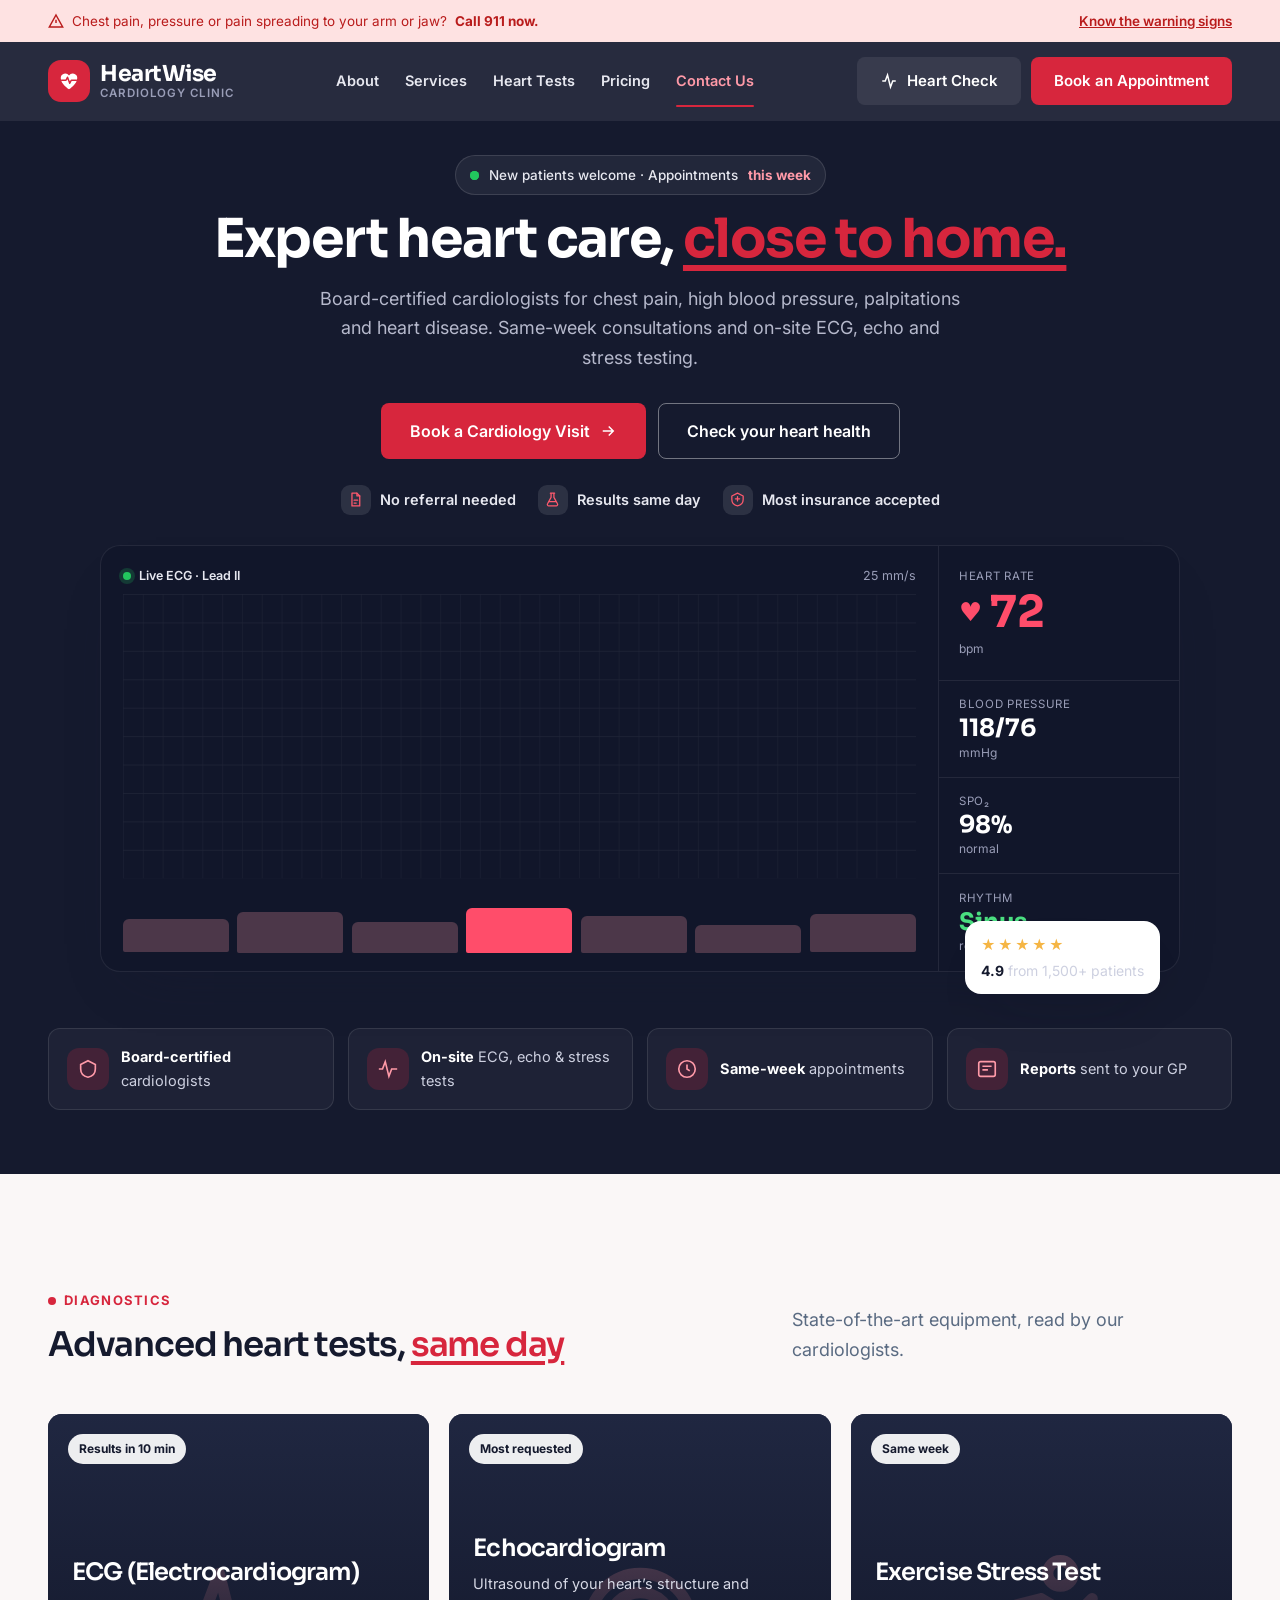
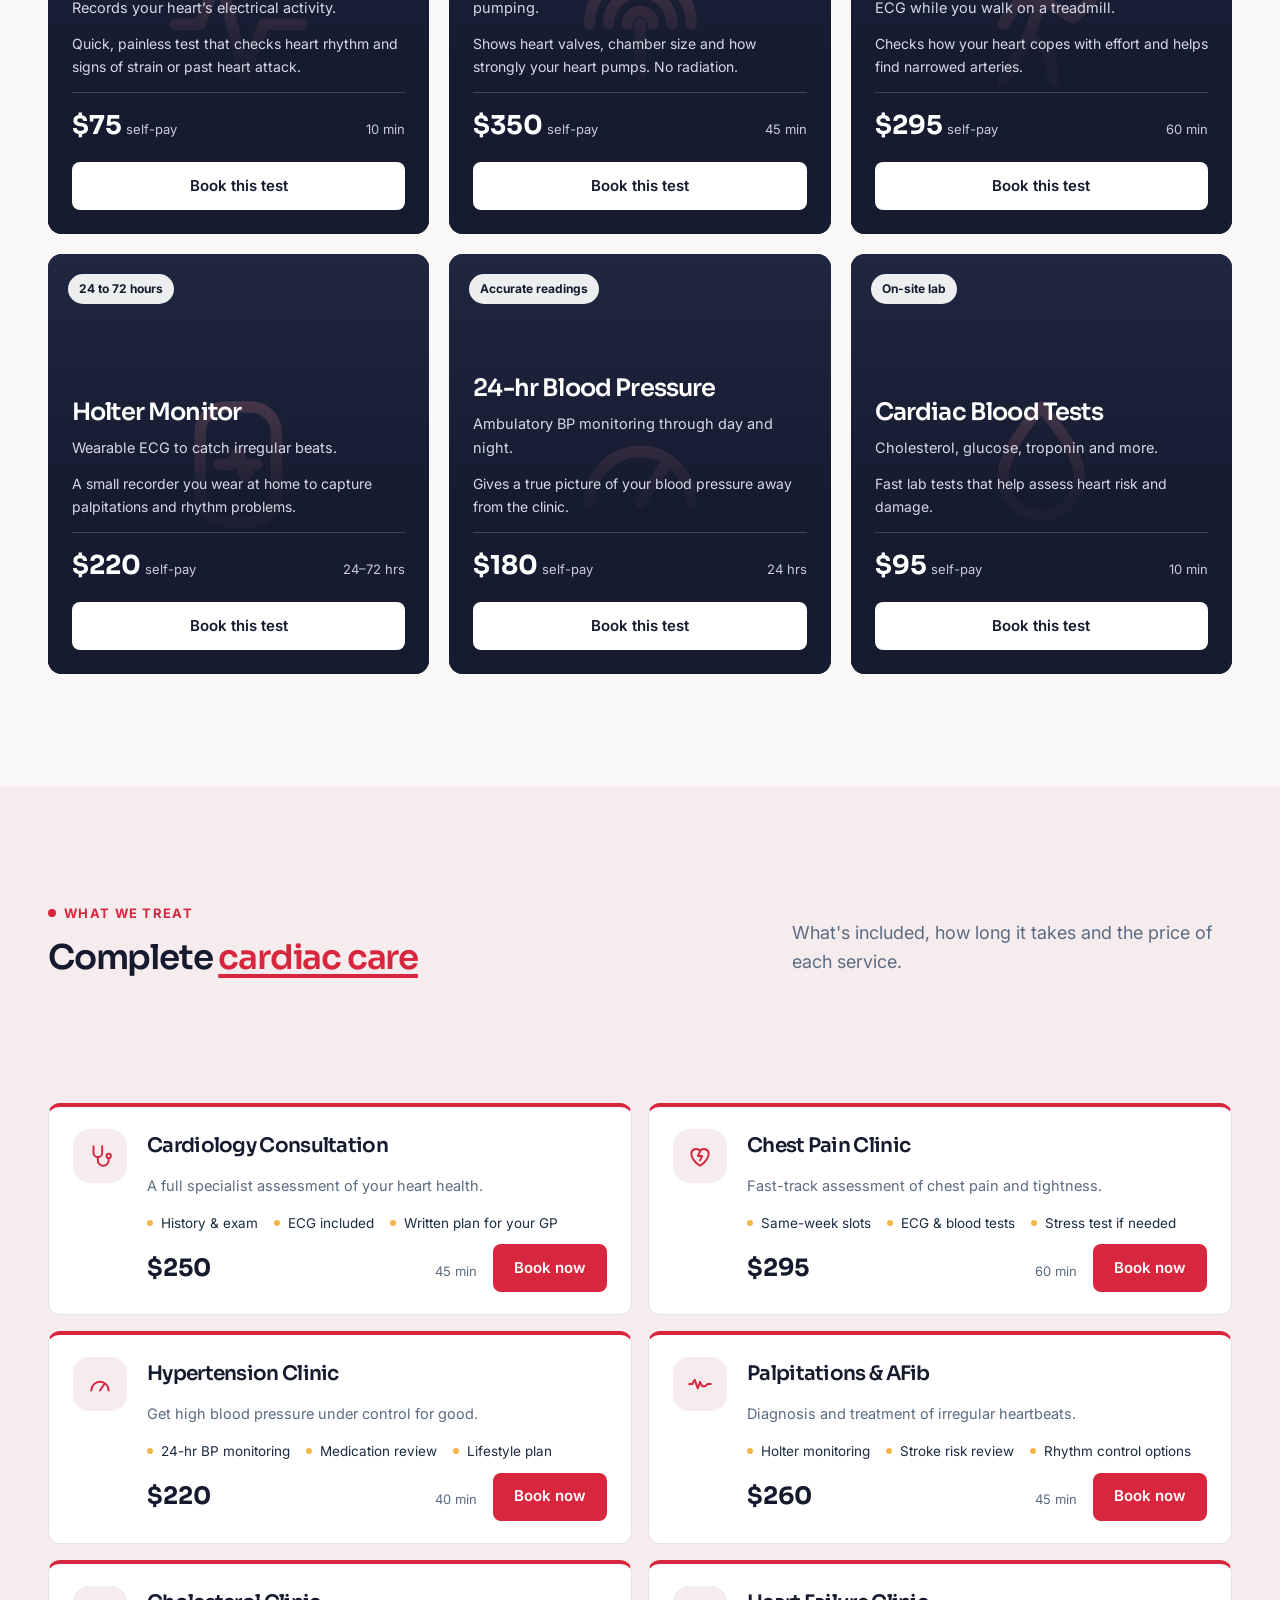
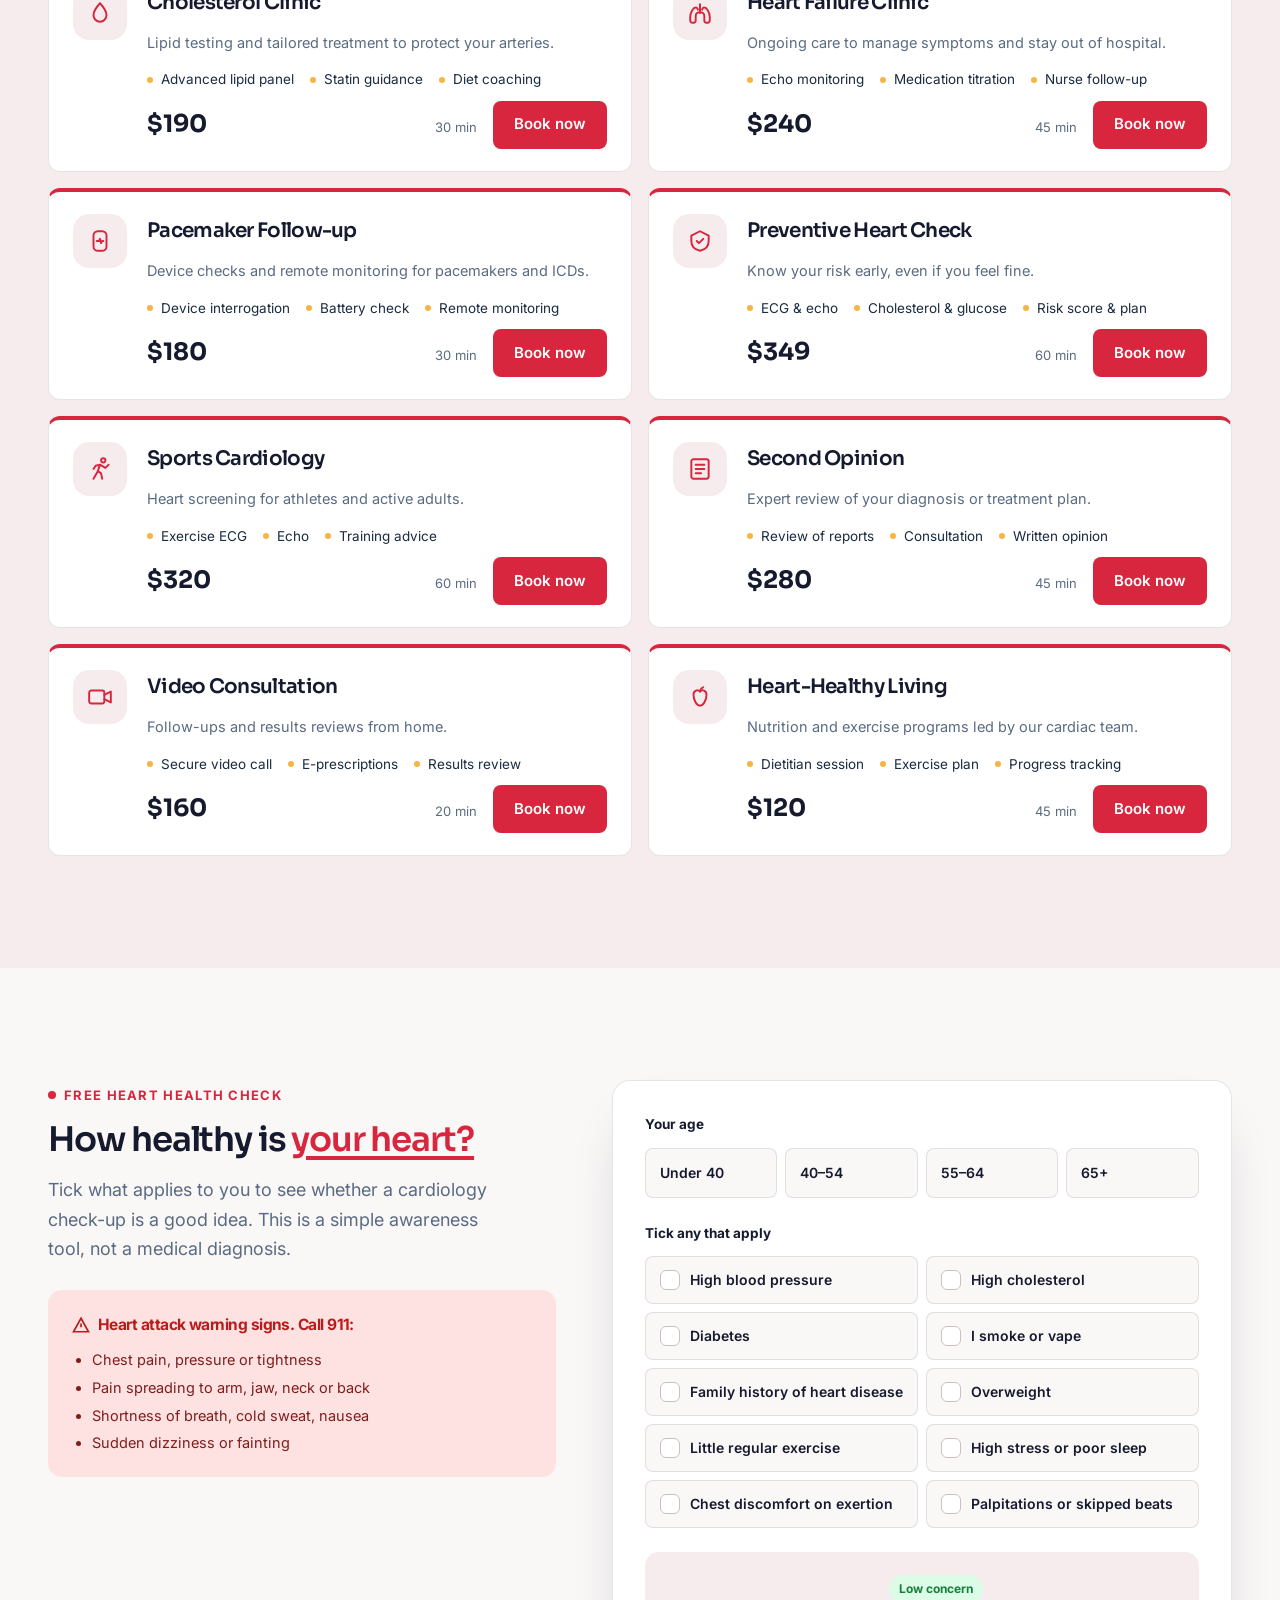
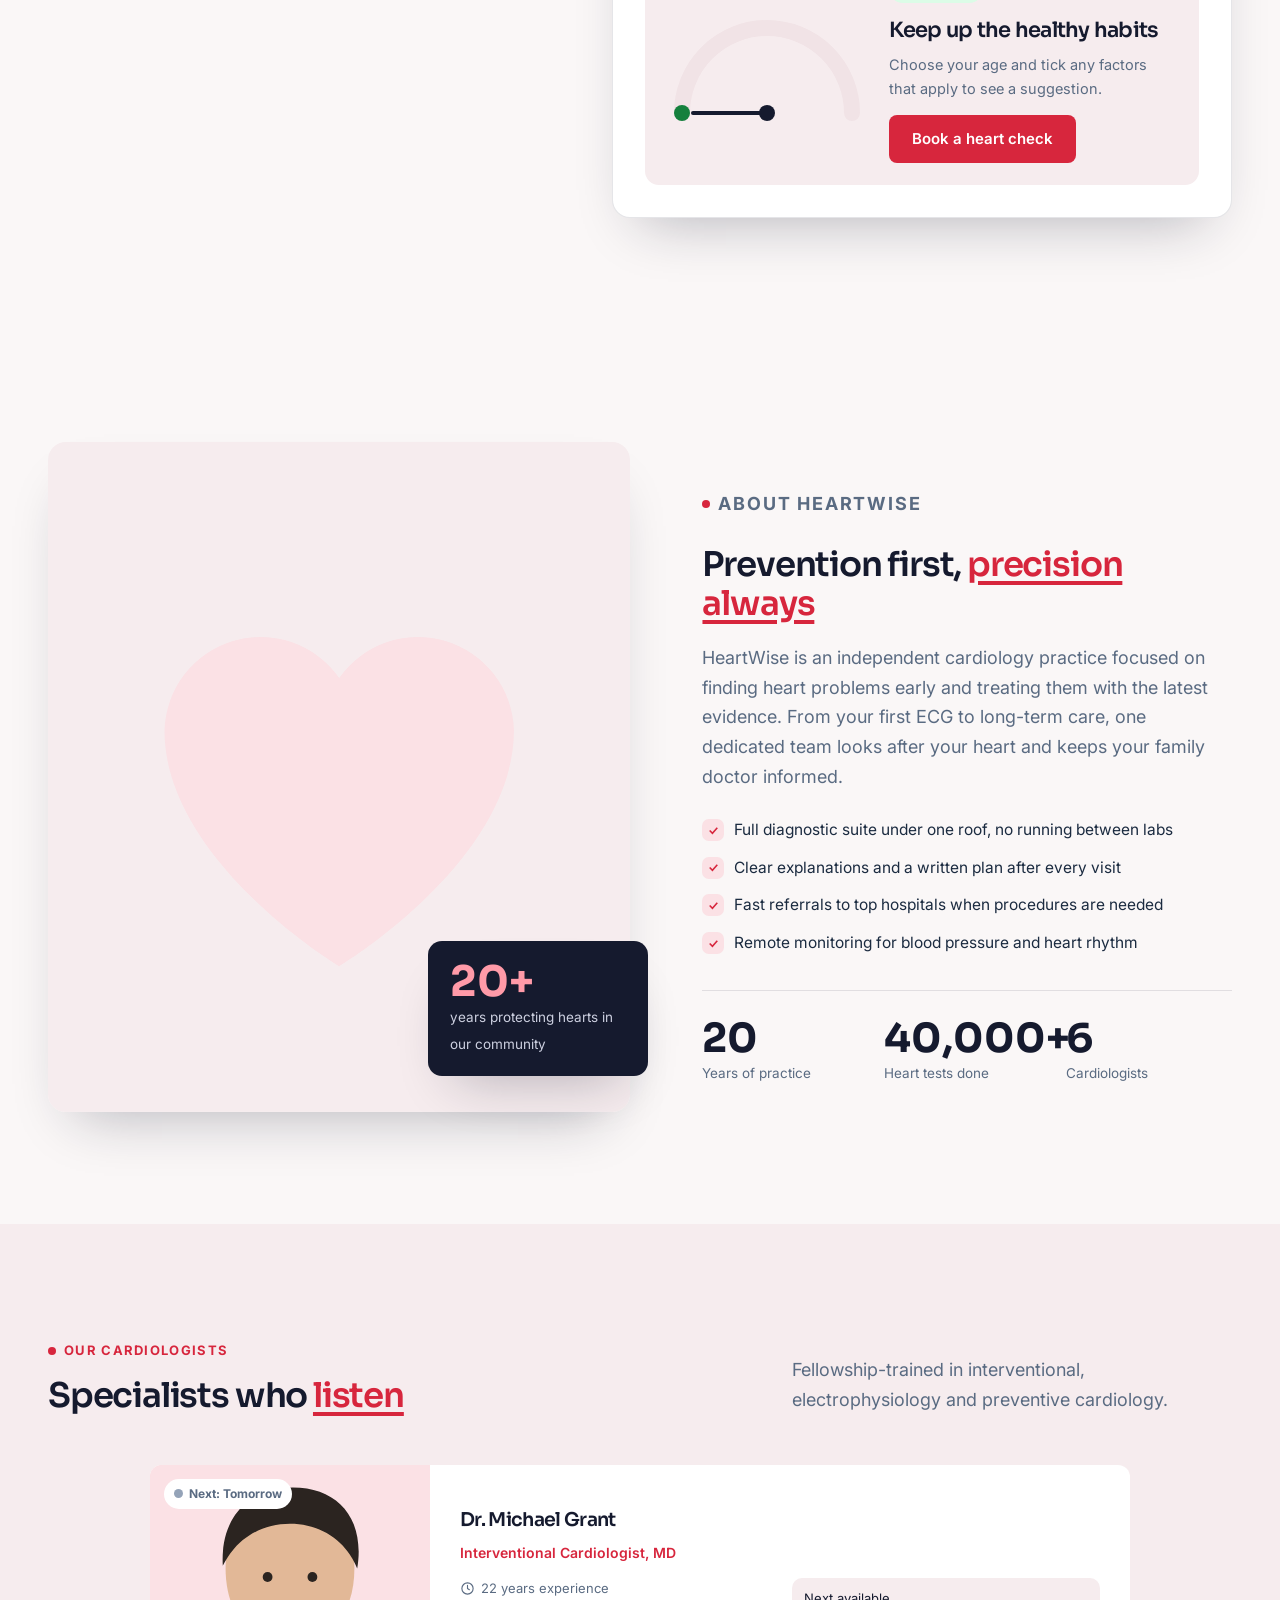
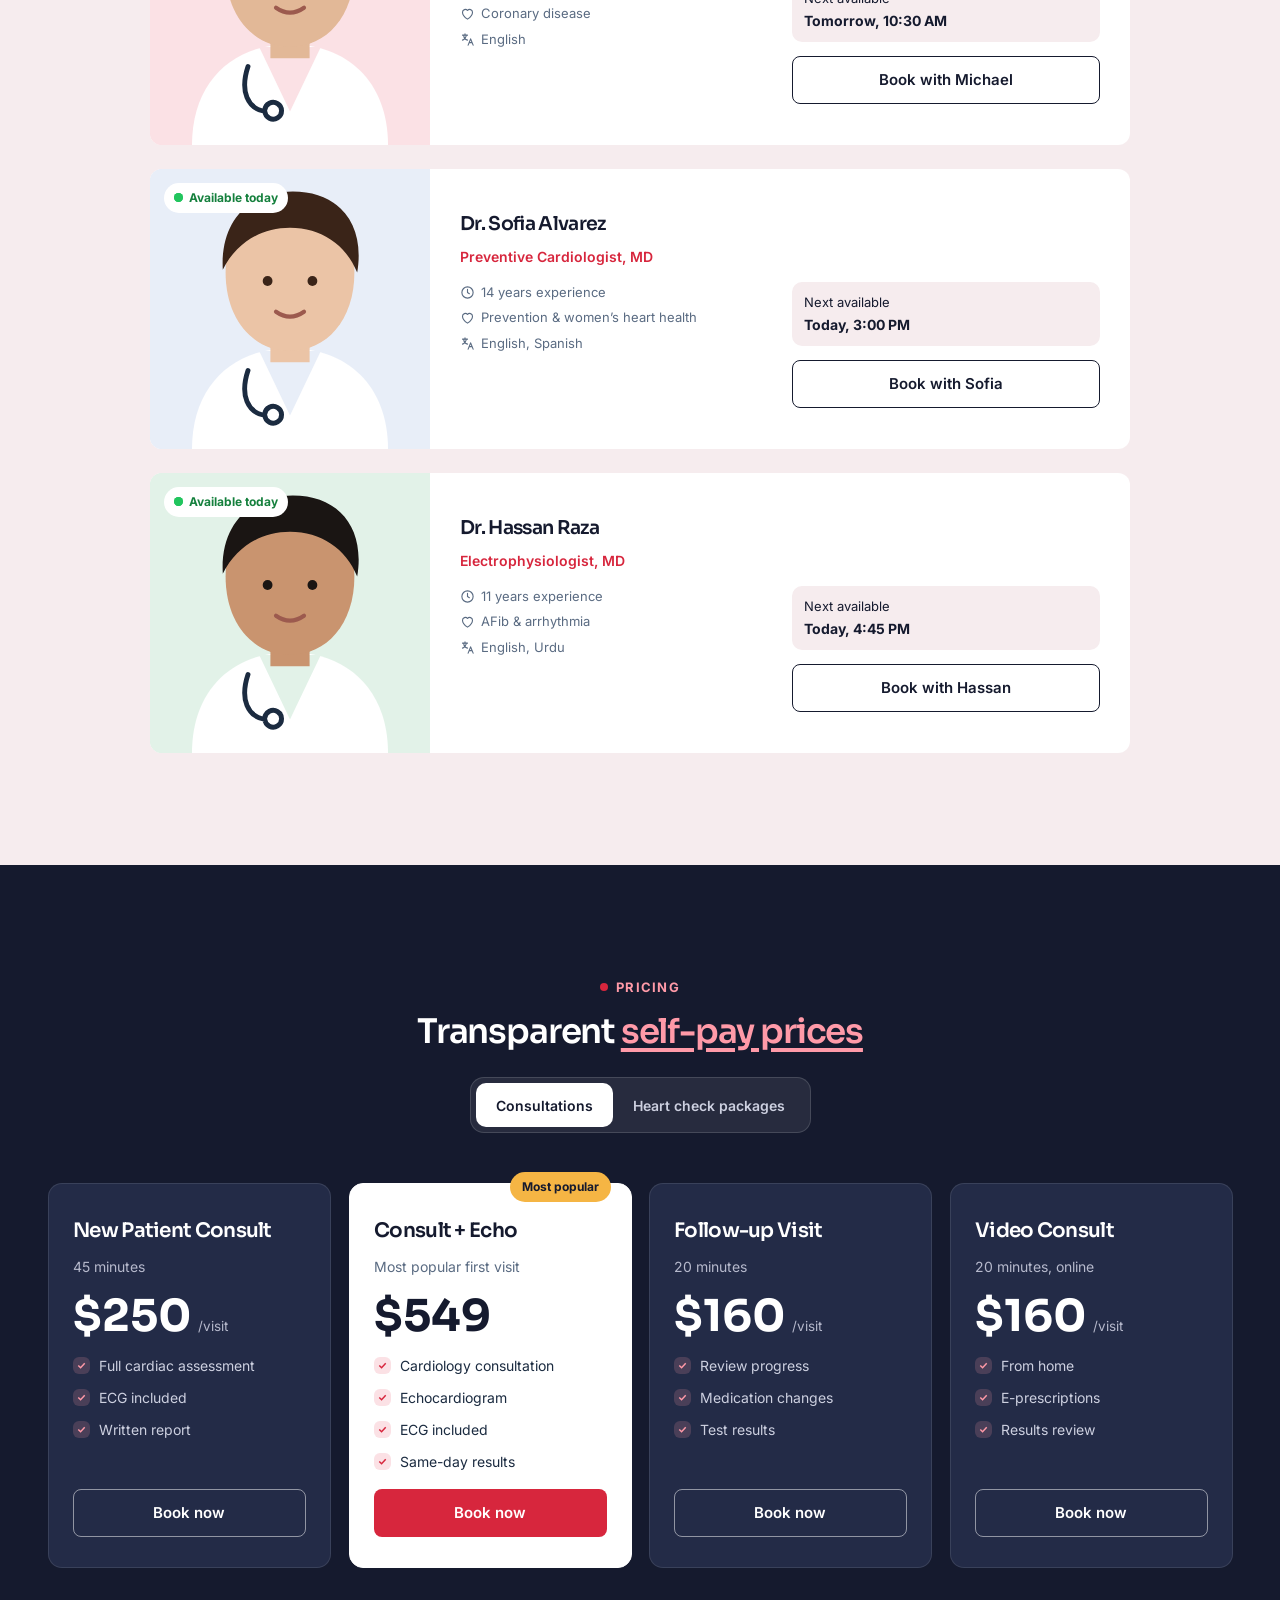
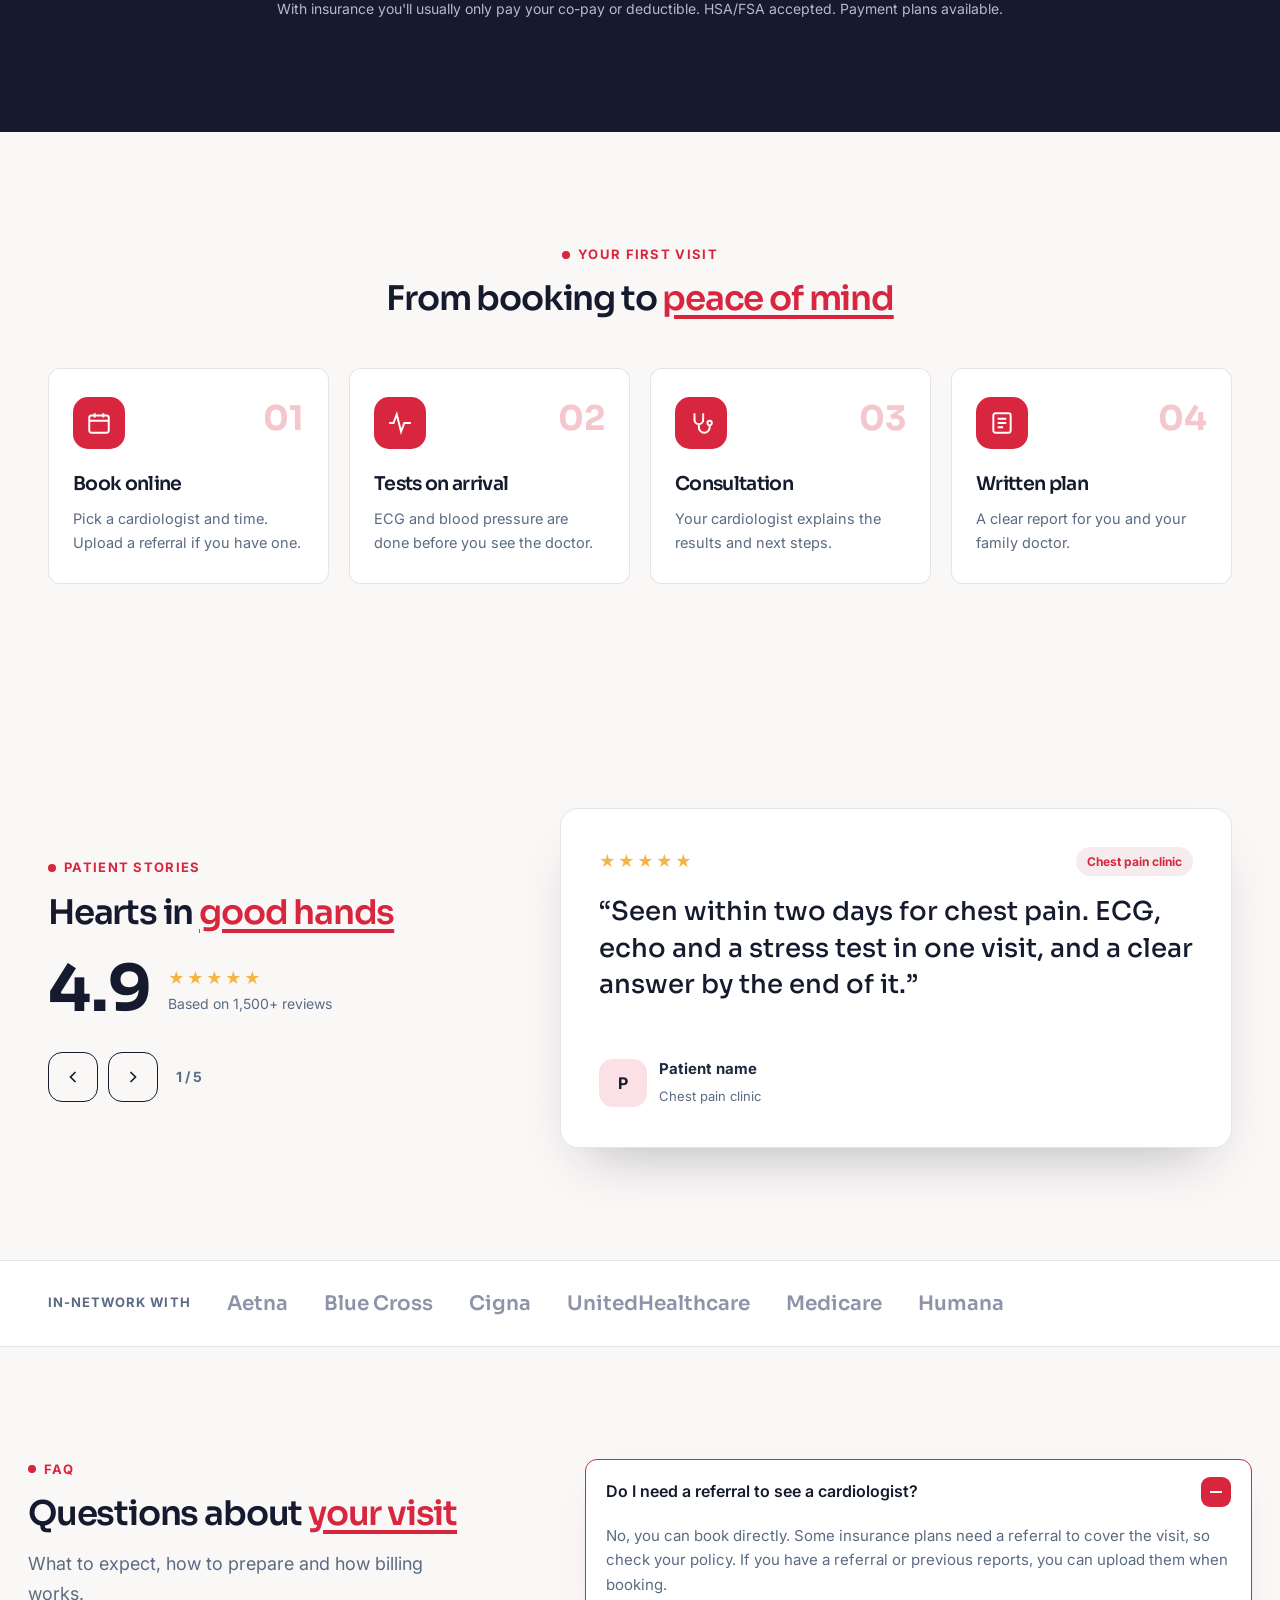
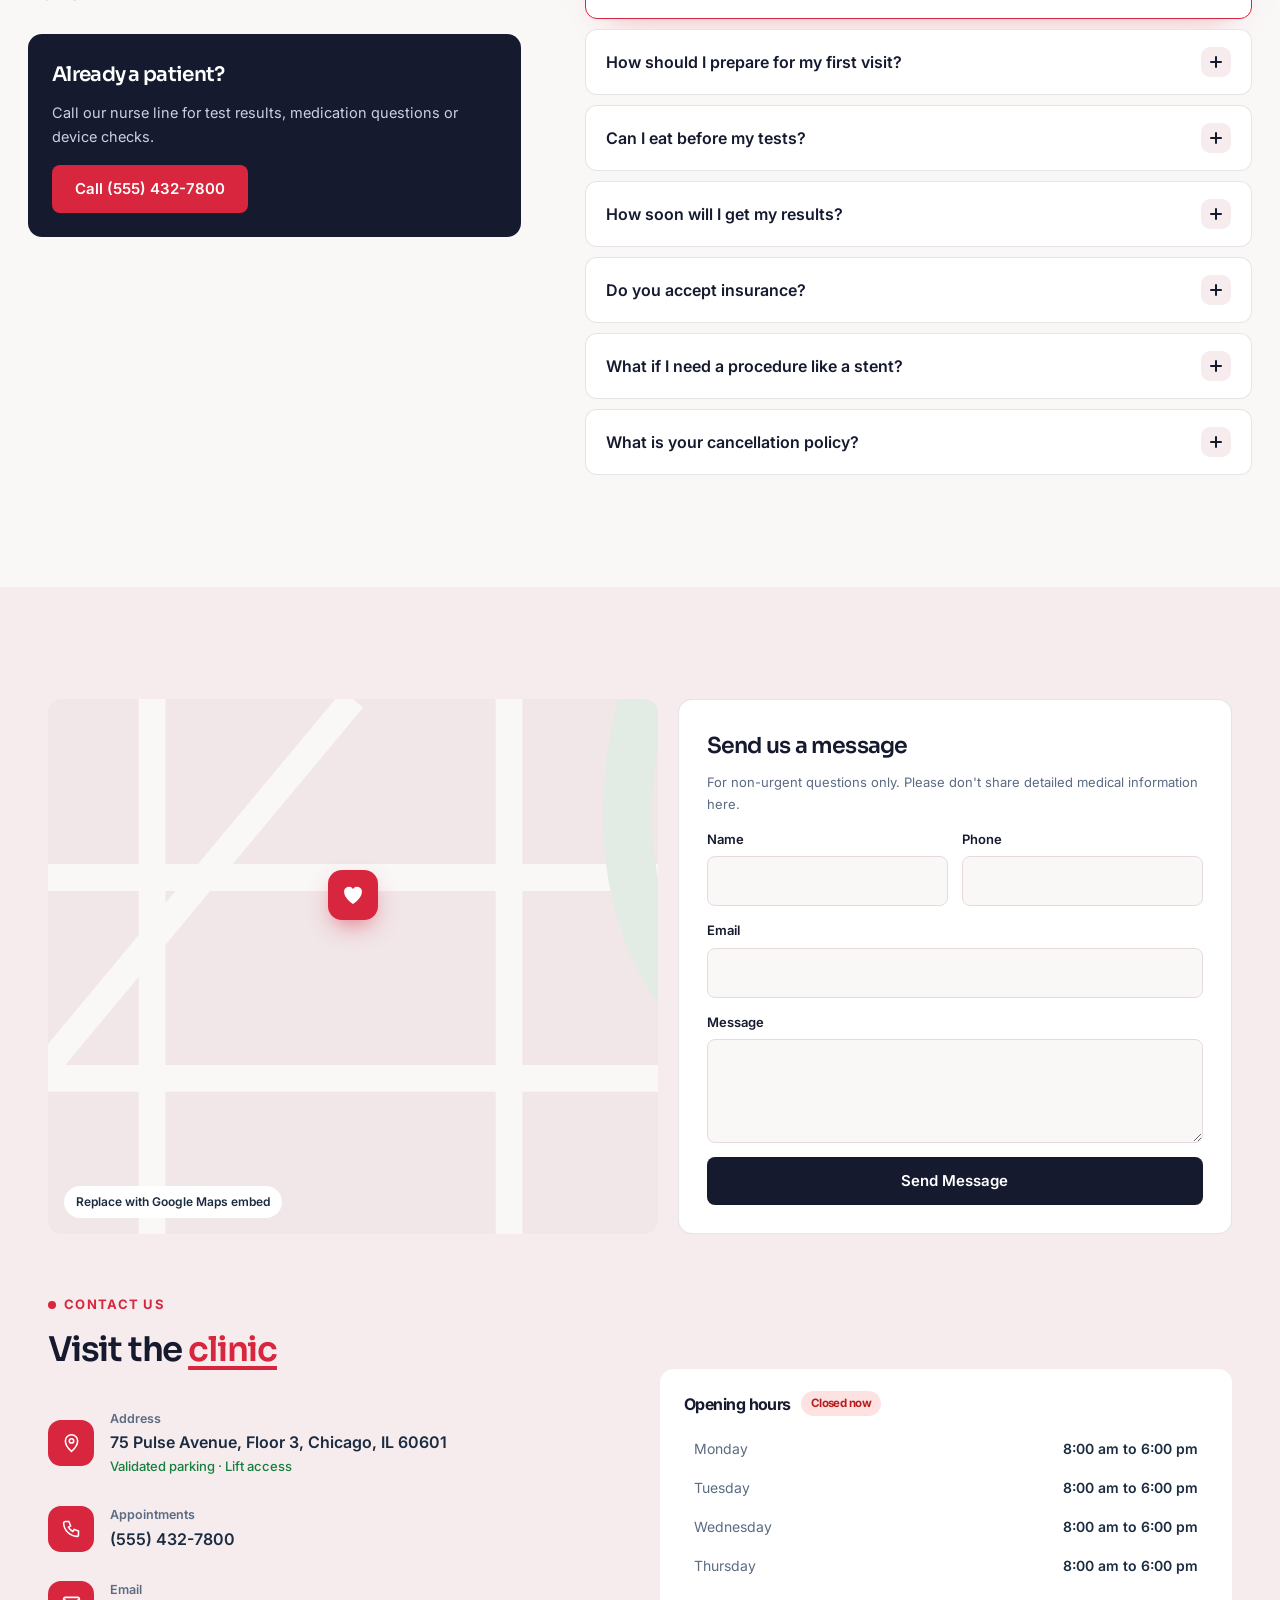
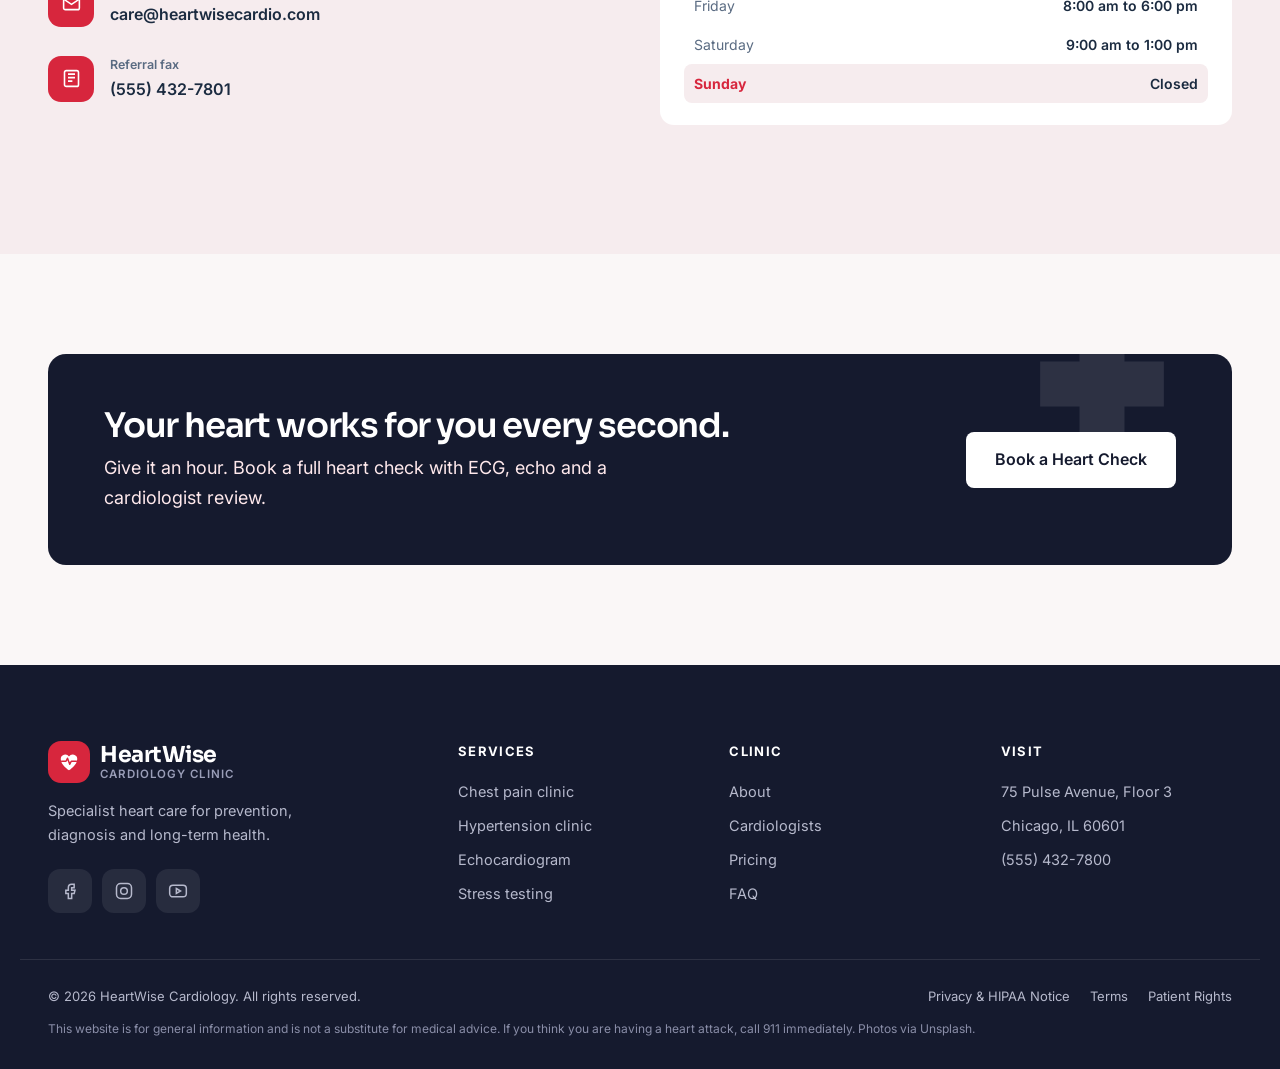
==== commit 1bb96079: "Mobile hero image first, content icons, typography" ====
--- a/cardiologist/index.html
+++ b/cardiologist/index.html
@@ -89,8 +89,8 @@
         </button>
         <a href="#check" class="btn btn--line btn--lg">Check your heart health</a>
       </div>
-      <ul class="chero__ticks fade d4">
-        <li>No referral needed</li><li>Results same day</li><li>Most insurance accepted</li>
+      <ul class="chero__ticks fade d4 tk-list">
+        <li><span class="tk" aria-hidden="true"><svg viewBox="0 0 24 24" fill="none" stroke="currentColor" stroke-width="1.8" stroke-linecap="round" stroke-linejoin="round"><path d="M7 3h7l4 4v14H7z"/><path d="M14 3v4h4"/><path d="M10 13h5M10 17h3"/></svg></span>No referral needed</li><li><span class="tk" aria-hidden="true"><svg viewBox="0 0 24 24" fill="none" stroke="currentColor" stroke-width="1.8" stroke-linecap="round" stroke-linejoin="round"><path d="M9 3h6M10 3v6l-5 9a2 2 0 0 0 2 3h10a2 2 0 0 0 2-3l-5-9V3"/><path d="M7.5 15h9"/></svg></span>Results same day</li><li><span class="tk" aria-hidden="true"><svg viewBox="0 0 24 24" fill="none" stroke="currentColor" stroke-width="1.8" stroke-linecap="round" stroke-linejoin="round"><path d="M12 3l8 4v5c0 5-3.5 8-8 9-4.5-1-8-4-8-9V7l8-4Z"/><path d="M12 8v6M9 11h6"/></svg></span>Most insurance accepted</li>
       </ul>
     </div>
 
@@ -298,6 +298,7 @@
     <p class="eyebrow">FAQ</p>
     <h2>Questions about <span class="u">your visit</span></h2>
     <p class="sub">What to expect, how to prepare and how billing works.</p>
+      <div class="faq__img"><img src="https://images.unsplash.com/photo-1758691461957-474a7686e388?auto=format&fit=crop&q=80&w=900" alt="Cardiologist consulting with a patient" loading="lazy" decoding="async" onerror="this.parentNode.remove()"></div>
     <div class="faq__card">
       <h3>Already a patient?</h3>
       <p>Call our nurse line for test results, medication questions or device checks.</p>
--- a/cardiologist/style.css
+++ b/cardiologist/style.css
@@ -613,3 +613,63 @@
 /* ===== Prevent sideways scroll on mobile (off-screen menu, sliders, marquees) ===== */
 html{overflow-x:hidden}
 @supports (overflow:clip){html,body{overflow-x:clip}}
+
+
+/* ===== Mobile fixes: working menu, side padding, compact filters ===== */
+@media (max-width:1080px){.nav{-webkit-backdrop-filter:none!important;backdrop-filter:none!important;background:var(--navy)!important}}
+.section.container{padding-left:28px;padding-right:28px}
+@media (max-width:640px){
+  .section.container{padding-left:20px;padding-right:20px}
+  .tabs{flex-wrap:wrap!important;overflow:visible!important;margin-inline:0!important;padding:0!important;gap:8px!important}
+  .tabs button{min-height:38px!important;padding:0 14px!important;font-size:13px!important;flex:0 0 auto!important;border-radius:999px}
+  .to-top{width:42px!important;height:42px!important;right:14px!important;bottom:92px!important}
+}
+.faq__img{position:relative;aspect-ratio:4/3;border-radius:22px;overflow:hidden;margin:6px 0 24px;box-shadow:0 24px 50px -30px rgba(0,0,0,.35)}
+.faq__img img{width:100%;height:100%;object-fit:cover;display:block}
+
+/* nav links never wrap */
+.menu > a,.nav__menu a{white-space:nowrap}
+
+
+/* ===== Shared nav + footer interactions ===== */
+@media (min-width:1081px){
+  .menu > a,.nav__menu > a{position:relative}
+  .menu > a::after,.nav__menu > a::after{content:"";position:absolute;left:0;right:0;bottom:-6px;top:auto;width:auto;height:2px;margin:0;border-radius:2px;background:var(--blue);transform:scaleX(0);transform-origin:left center;transition:transform .4s cubic-bezier(.2,.7,.2,1)}
+  .menu > a:hover::after,.menu > a.active::after,.nav__menu > a:hover::after,.nav__menu > a.active::after{transform:scaleX(1);width:auto}
+}
+.footer ul a,.footer nav a{display:inline-flex;align-items:center;transition:transform .45s cubic-bezier(.2,.7,.2,1),color .3s}
+.footer ul a::before,.footer nav a::before{content:"";flex:none;width:0;height:10px;margin-right:0;opacity:0;transform:translateX(-8px) scale(.4) rotate(-90deg);background:var(--blue);-webkit-mask:url("data:image/svg+xml,%3Csvg xmlns='http://www.w3.org/2000/svg' viewBox='0 0 24 24'%3E%3Cpath d='M12 0l2.6 9.4L24 12l-9.4 2.6L12 24l-2.6-9.4L0 12l9.4-2.6Z' fill='black'/%3E%3C/svg%3E") center/contain no-repeat;mask:url("data:image/svg+xml,%3Csvg xmlns='http://www.w3.org/2000/svg' viewBox='0 0 24 24'%3E%3Cpath d='M12 0l2.6 9.4L24 12l-9.4 2.6L12 24l-2.6-9.4L0 12l9.4-2.6Z' fill='black'/%3E%3C/svg%3E") center/contain no-repeat;transition:width .4s,margin .4s,opacity .35s,transform .45s cubic-bezier(.2,.7,.2,1)}
+.footer ul a:hover,.footer nav a:hover,.footer ul a:focus-visible,.footer nav a:focus-visible{transform:translateX(4px);text-decoration:none}
+.footer ul a:hover::before,.footer nav a:hover::before,.footer ul a:focus-visible::before,.footer nav a:focus-visible::before{width:10px;margin-right:8px;opacity:1;transform:none}
+
+/* ===== Typography scale (shared): headings 30-35px desktop / 24px mobile, paragraphs 18px / 17px ===== */
+h2,.head h2,.cta h2,.offer h2,.news h2,.ccta h2,.cta-wrap h2{font-size:34px!important;line-height:1.15!important}
+.hero h1,.chero h1{font-size:clamp(40px,4.2vw,56px)!important;line-height:1.05!important}
+.lead,.sub,.about__copy > p,.about__text p:not(.eyebrow),.cta p,.offer p,.news p,.cta__copy p,.faq__intro .sub,.results .sub,.contact .sub{font-size:18px!important;line-height:1.65!important}
+@media (max-width:1080px){h2,.head h2,.cta h2,.offer h2,.news h2,.ccta h2,.cta-wrap h2{font-size:30px!important}}
+@media (max-width:640px){
+  h2,.head h2,.cta h2,.offer h2,.news h2,.ccta h2,.cta-wrap h2{font-size:24px!important;line-height:1.2!important}
+  .hero h1,.chero h1{font-size:32px!important;line-height:1.1!important}
+  .lead,.sub,.about__copy > p,.about__text p:not(.eyebrow),.cta p,.offer p,.news p,.cta__copy p,.faq__intro .sub,.results .sub,.contact .sub{font-size:17px!important}
+  .modal__box h2,.modal__head h2,.modal__pad h2{font-size:24px!important}
+}
+
+/* ===== Mobile hero: text first, image sized to fit ===== */
+@media (max-width:900px){
+  .hero__art,.chero .hero__art{order:0!important}
+}
+@media (max-width:640px){
+  .hero__art{height:340px!important;margin-top:8px}
+  .hero__grid{gap:24px!important}
+}
+@media (max-width:640px){.status{display:inline-block!important;font-size:12.5px;line-height:1.5;padding:7px 14px;border-radius:14px}.status .live{vertical-align:middle;margin-right:6px}}
+
+/* ===== Hero feature icons (content icons instead of ticks) ===== */
+.tk-list li::before{display:none!important;content:none!important}
+.tk-list li{gap:9px!important}
+.tk{flex:none;display:grid;place-items:center;width:30px;height:30px;border-radius:9px;background:rgba(255,255,255,.1);color:#FF5A6E;transition:transform .5s ease,background-color .5s ease}
+.tk svg{width:17px;height:17px}
+.tk-list li:hover .tk{transform:translateY(-2px)}
+
+/* ===== Mobile: hero image first, text below ===== */
+@media (max-width:900px){.hero__art,.chero .hero__art{order:-1!important}.hero__text,.hero__copy,.chero__copy{order:0!important}}
--- a/cardiologist/cardio.css
+++ b/cardiologist/cardio.css
@@ -287,3 +287,8 @@
 .chero h1{font-size:clamp(40px,5vw,66px);margin:16px 0}
 .chero .hero__grid{gap:30px}
 .chero__art .fcard--c{left:auto;right:20px;bottom:-22px}
+
+@media (min-width:901px){.faq{grid-template-columns:.85fr 1.15fr;max-width:none}.faq__intro{position:sticky;top:110px;text-align:left;align-items:stretch}.faq__card{flex-direction:column;align-items:flex-start}}
+.faq__img{border-radius:14px}
+@media (max-width:640px){.chero__art{height:auto!important}.monitor{min-height:0}.mon__ecg{min-height:110px}.mon__bars{height:44px}}
+@media (max-width:640px){.chero__art .fcard--c{display:none!important}}
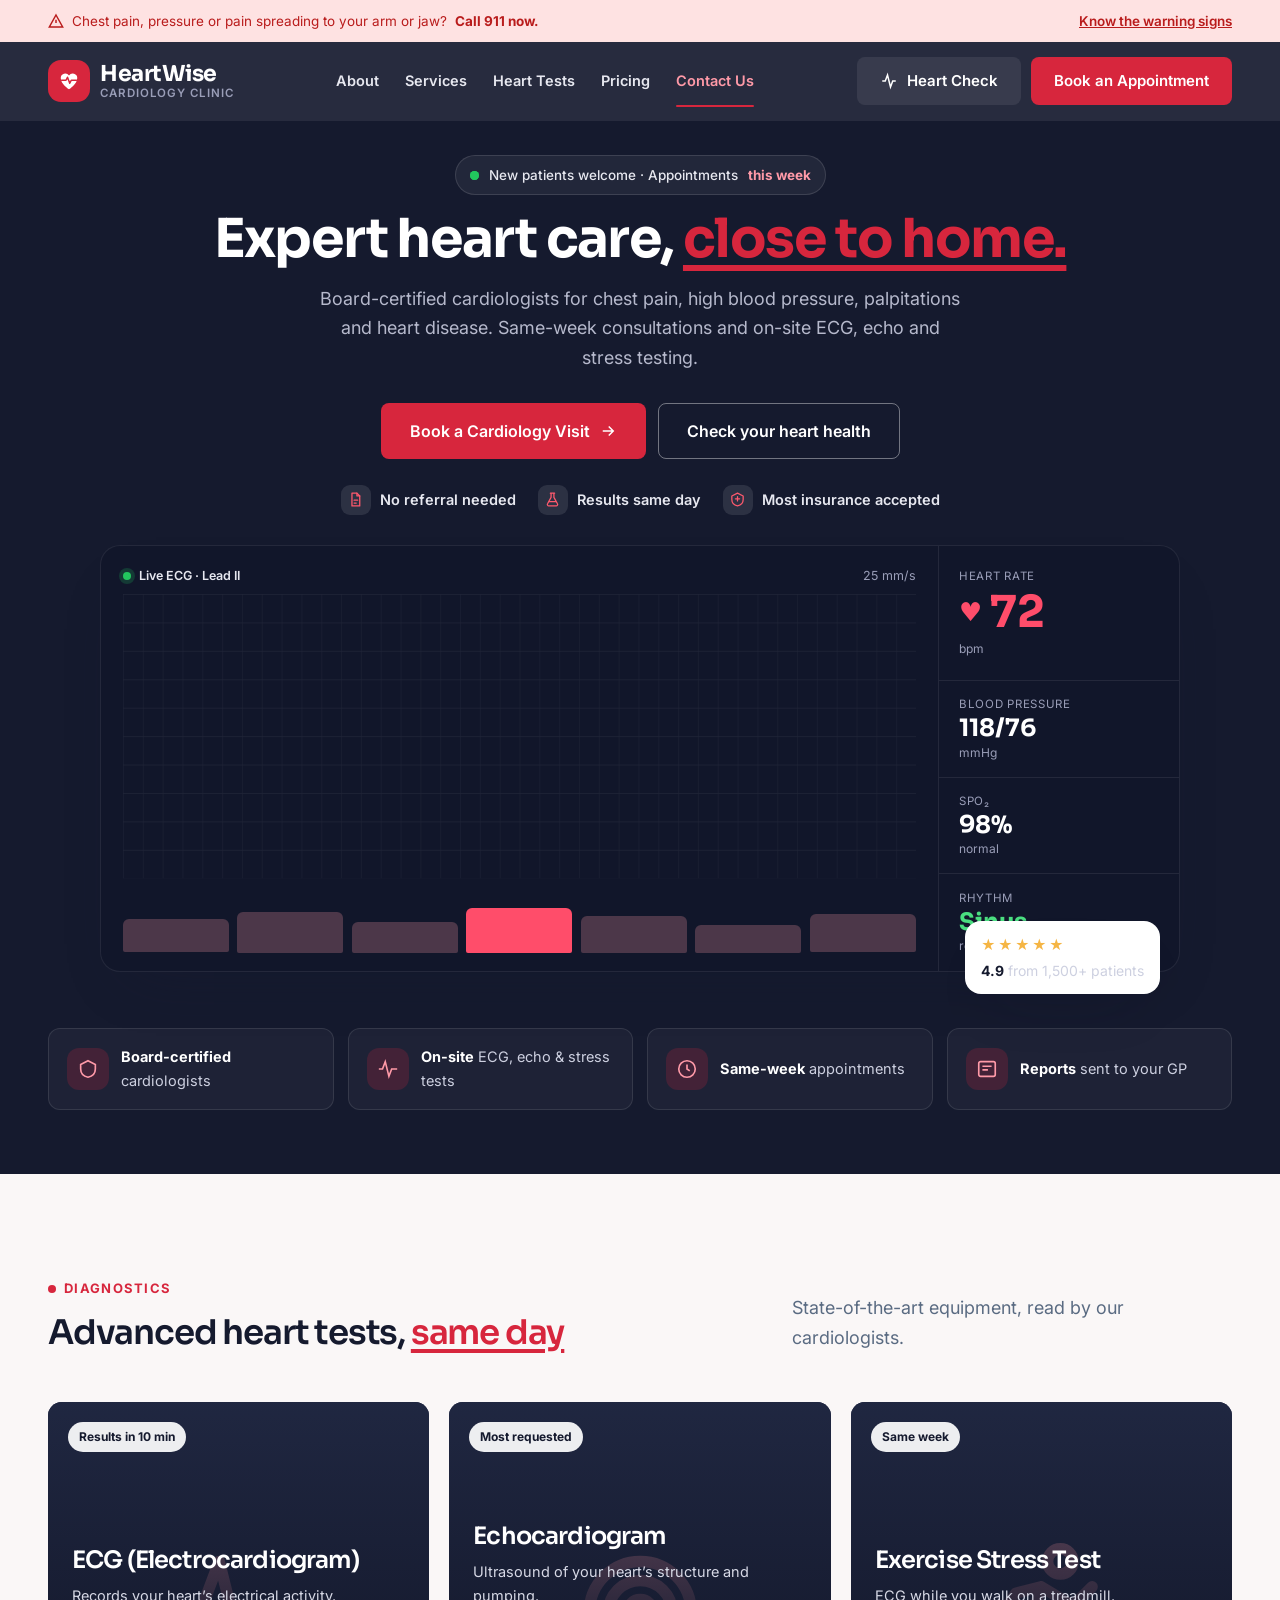
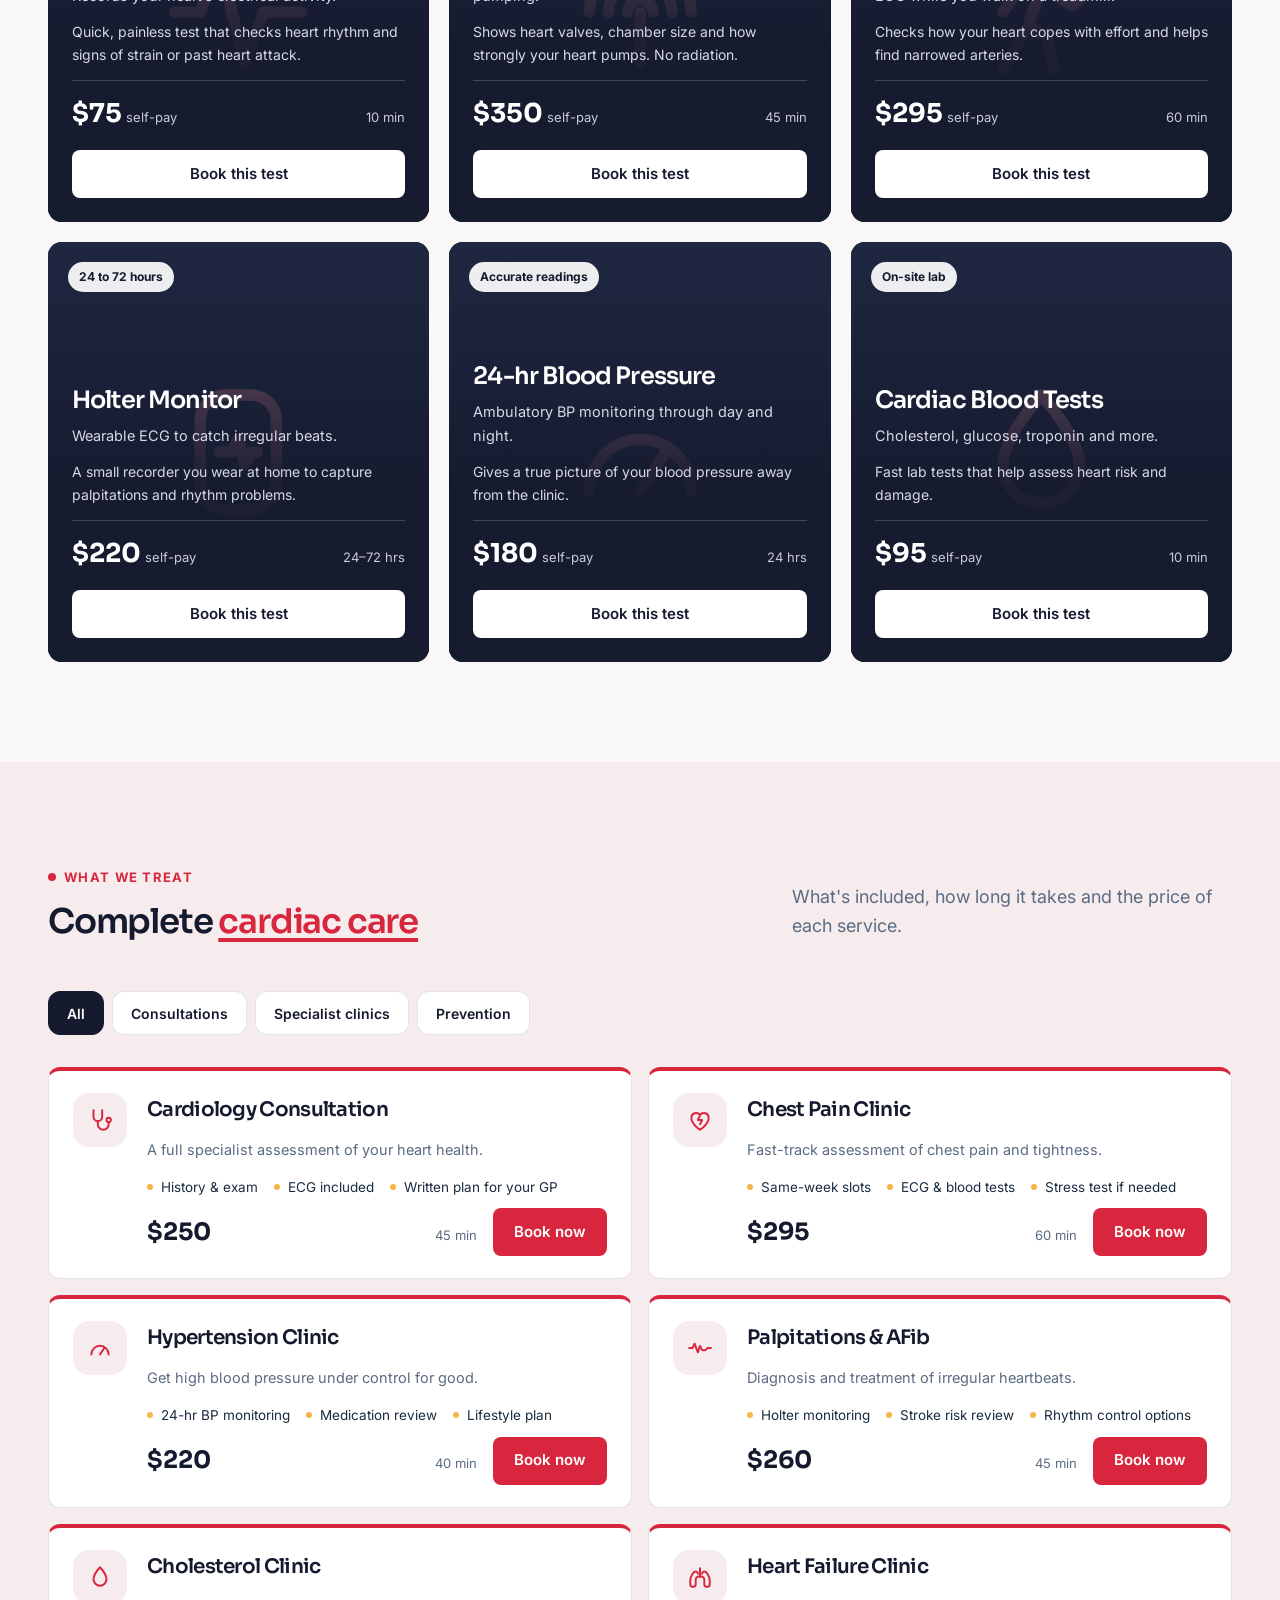
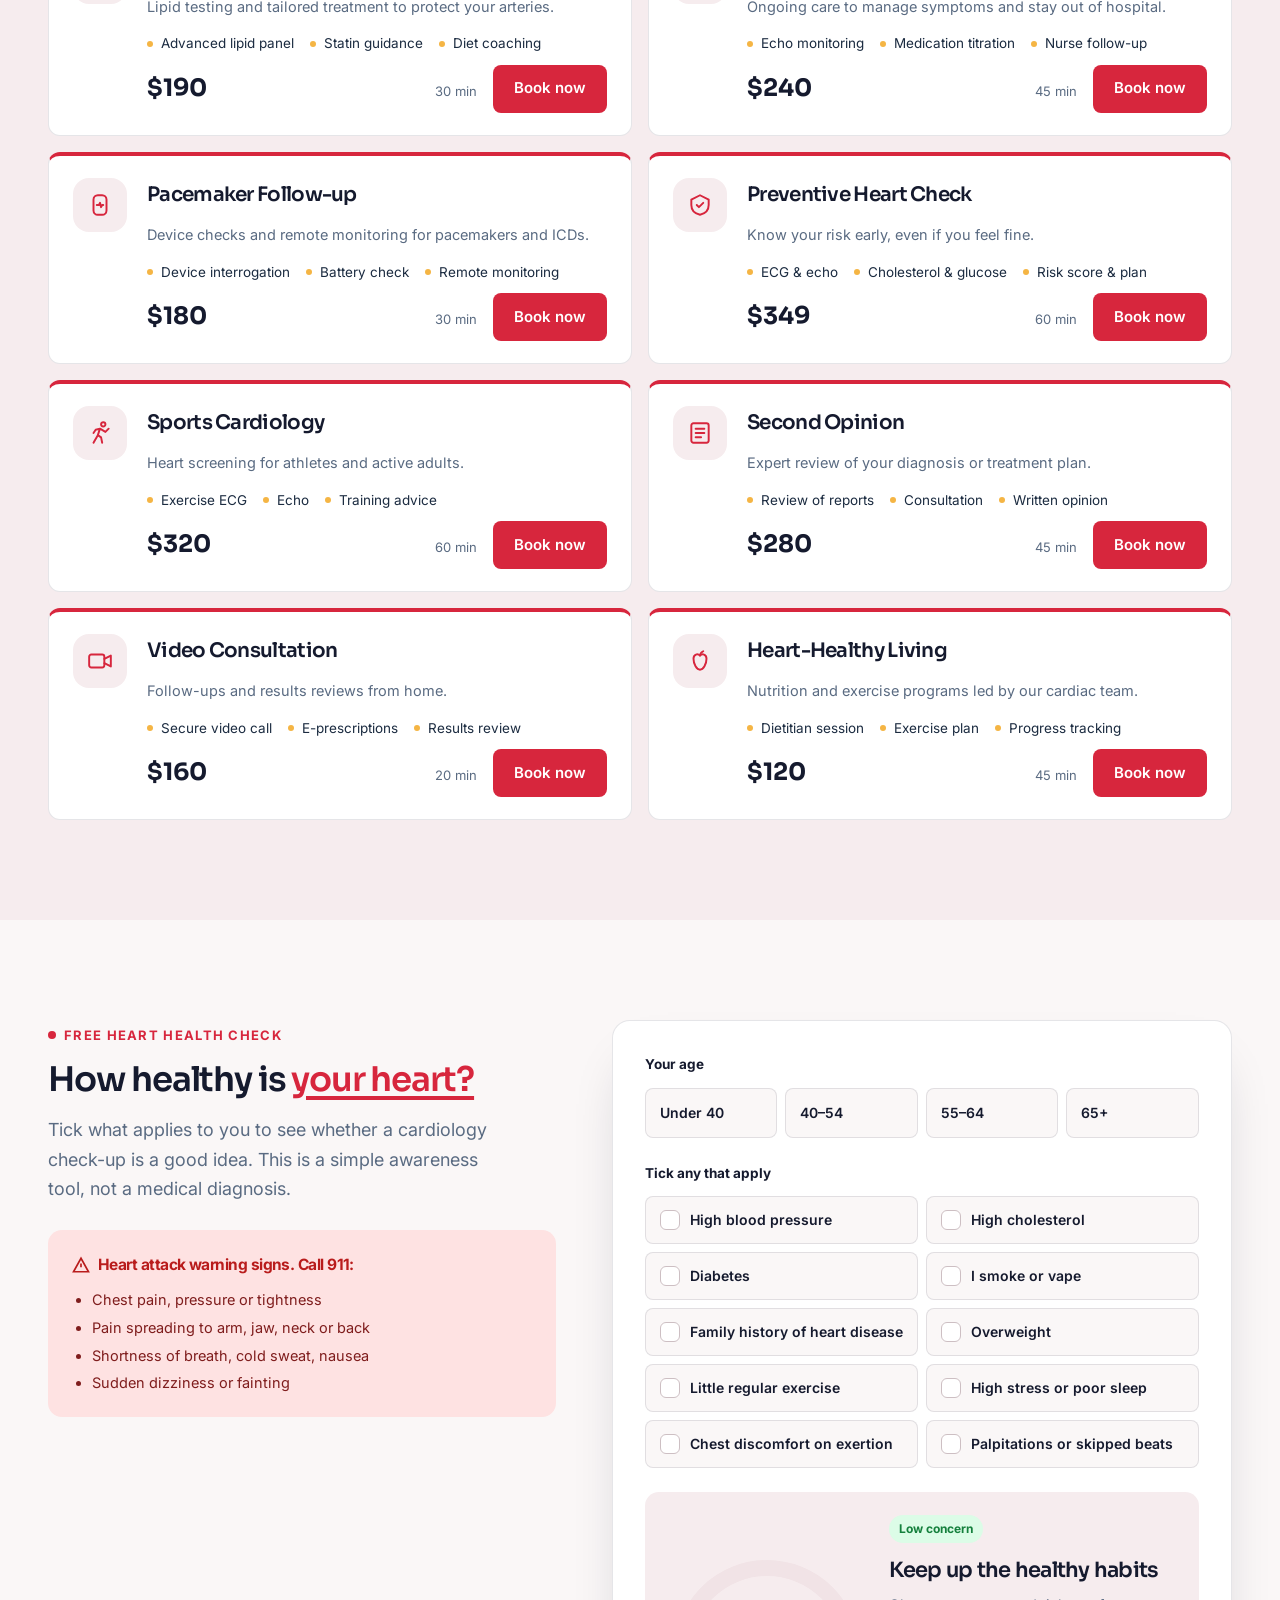
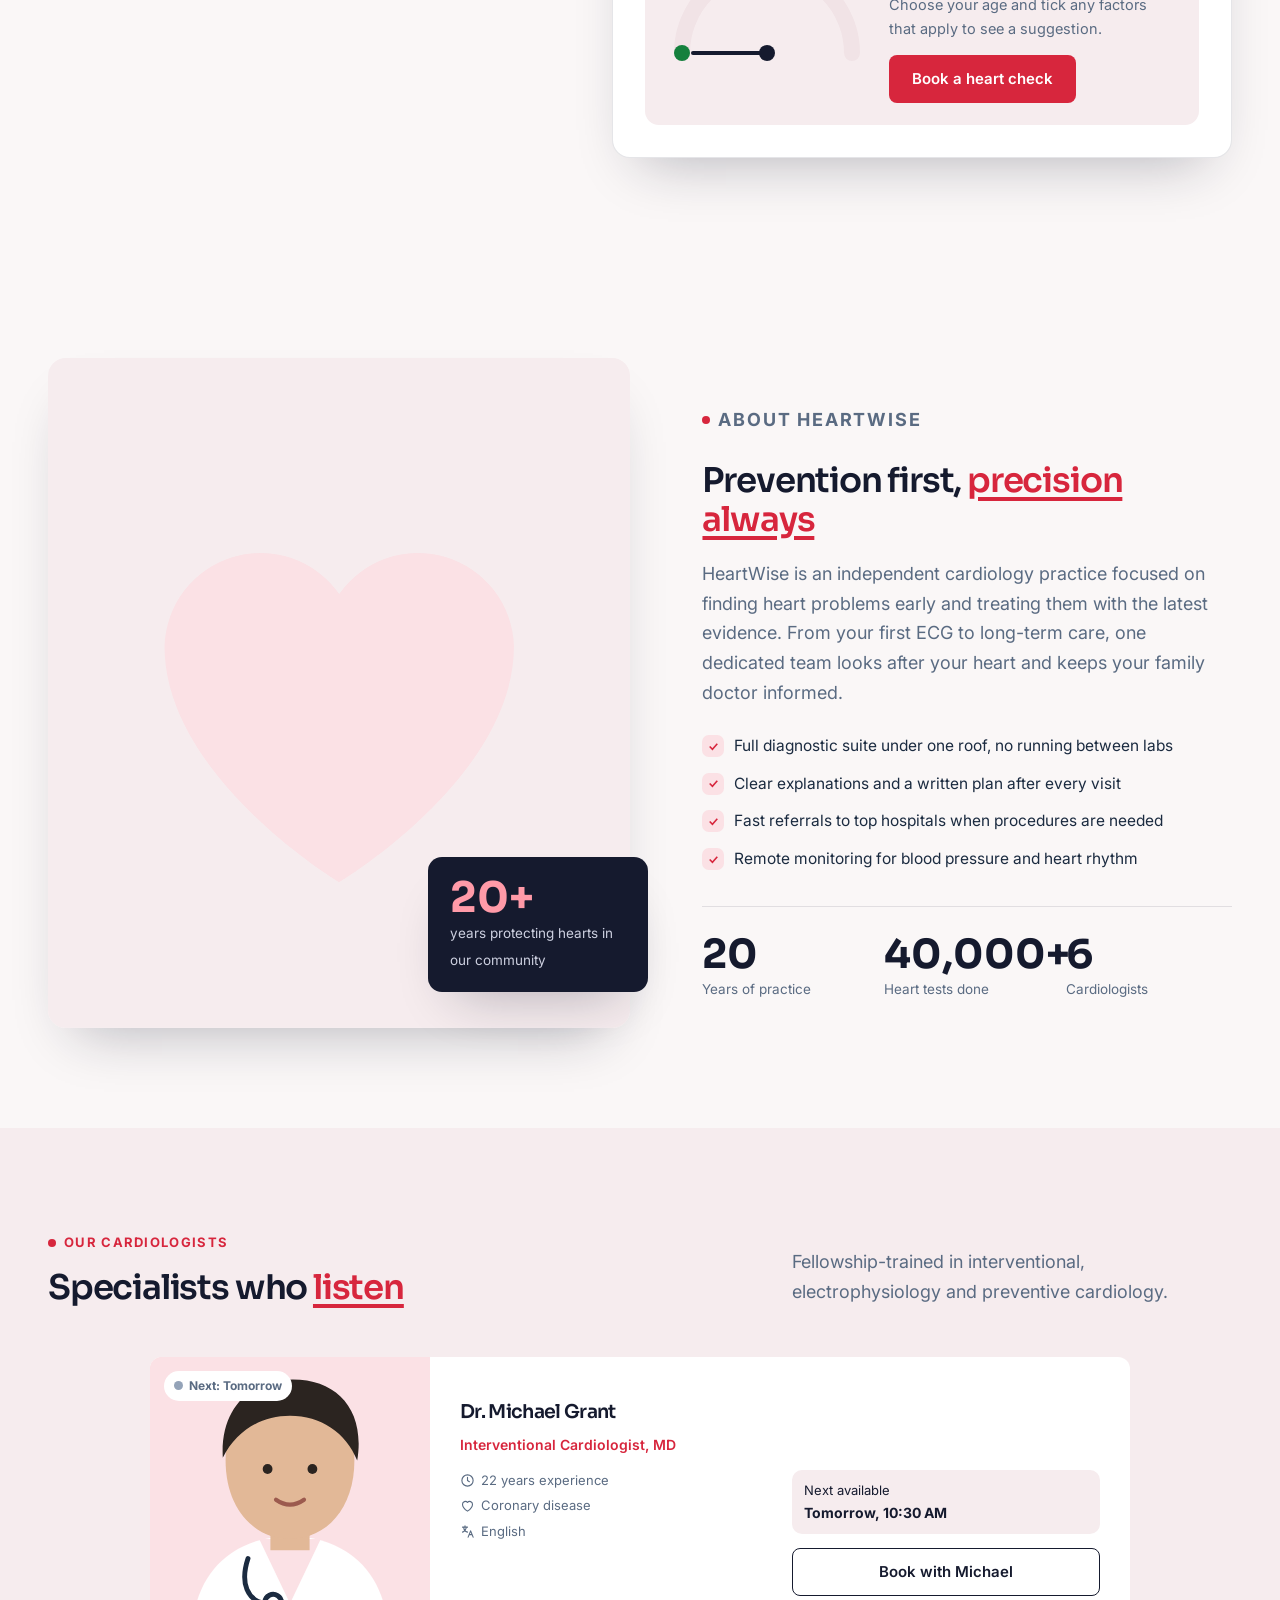
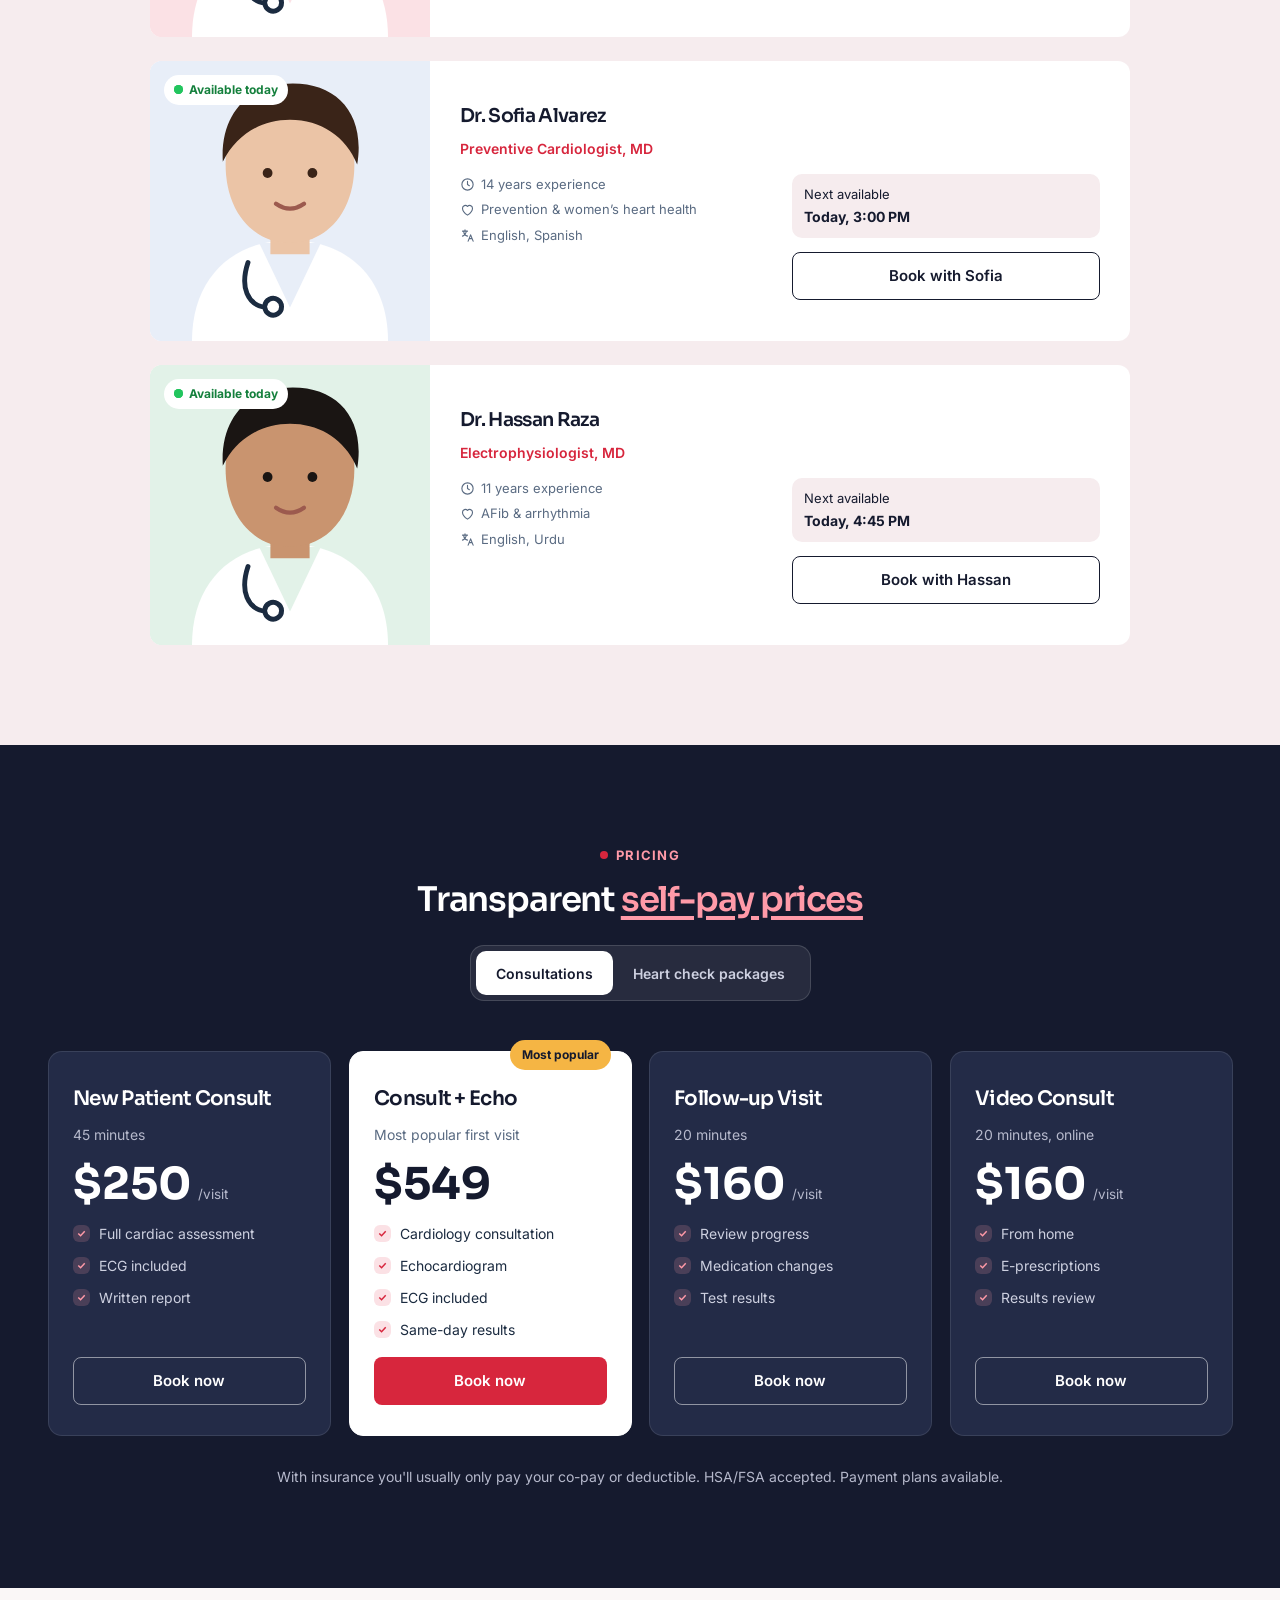
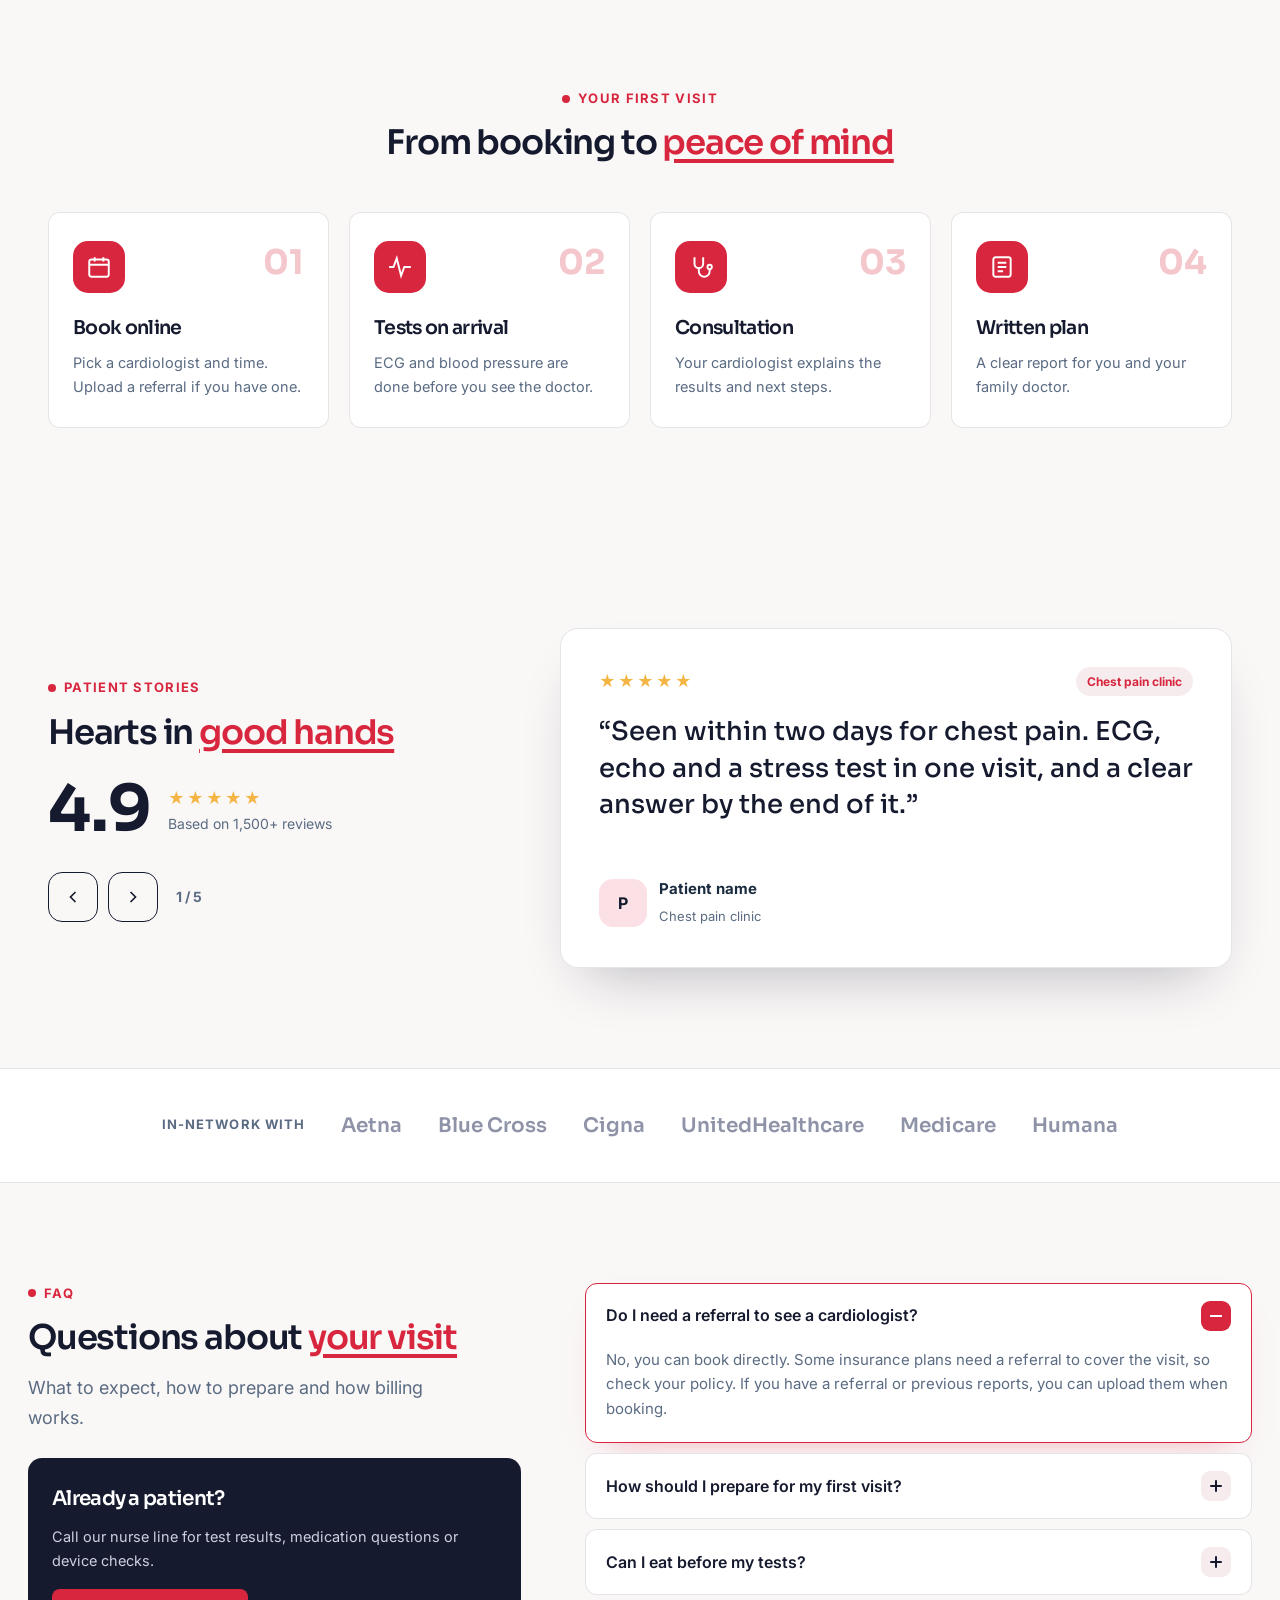
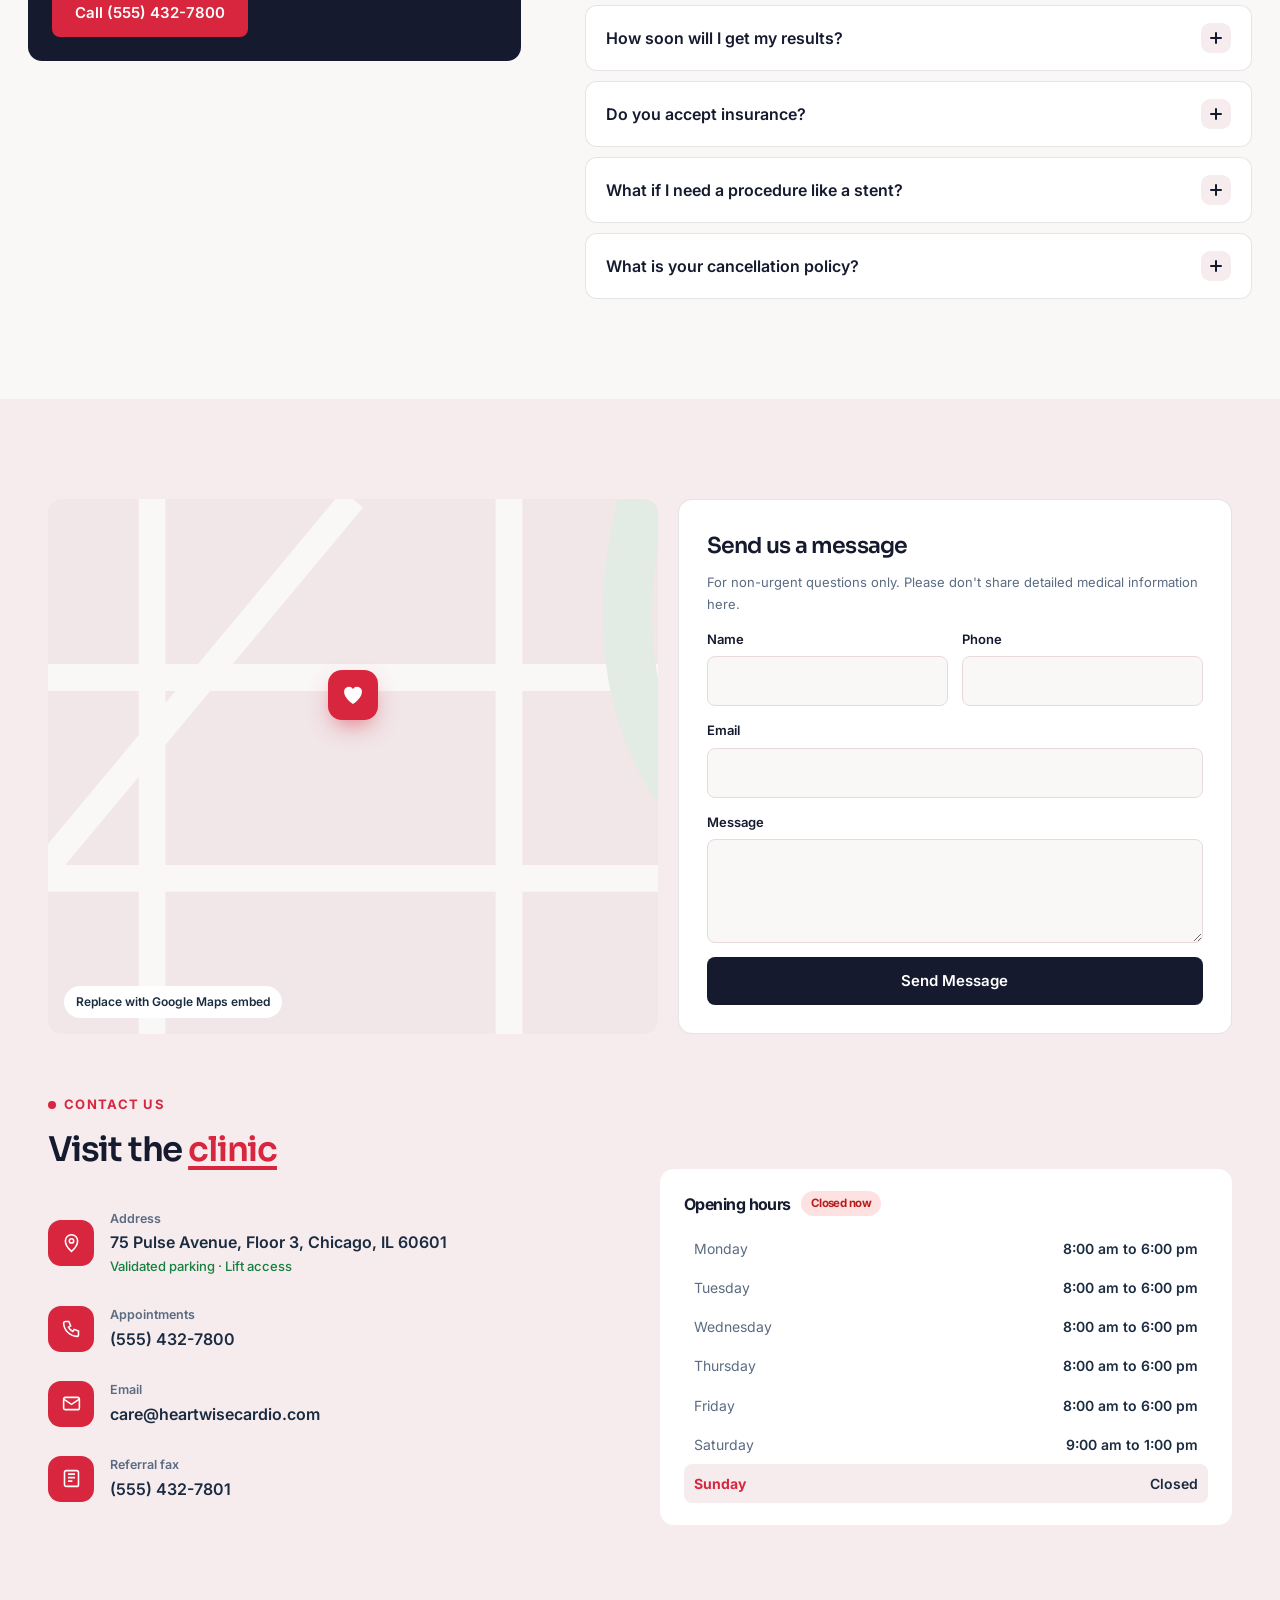
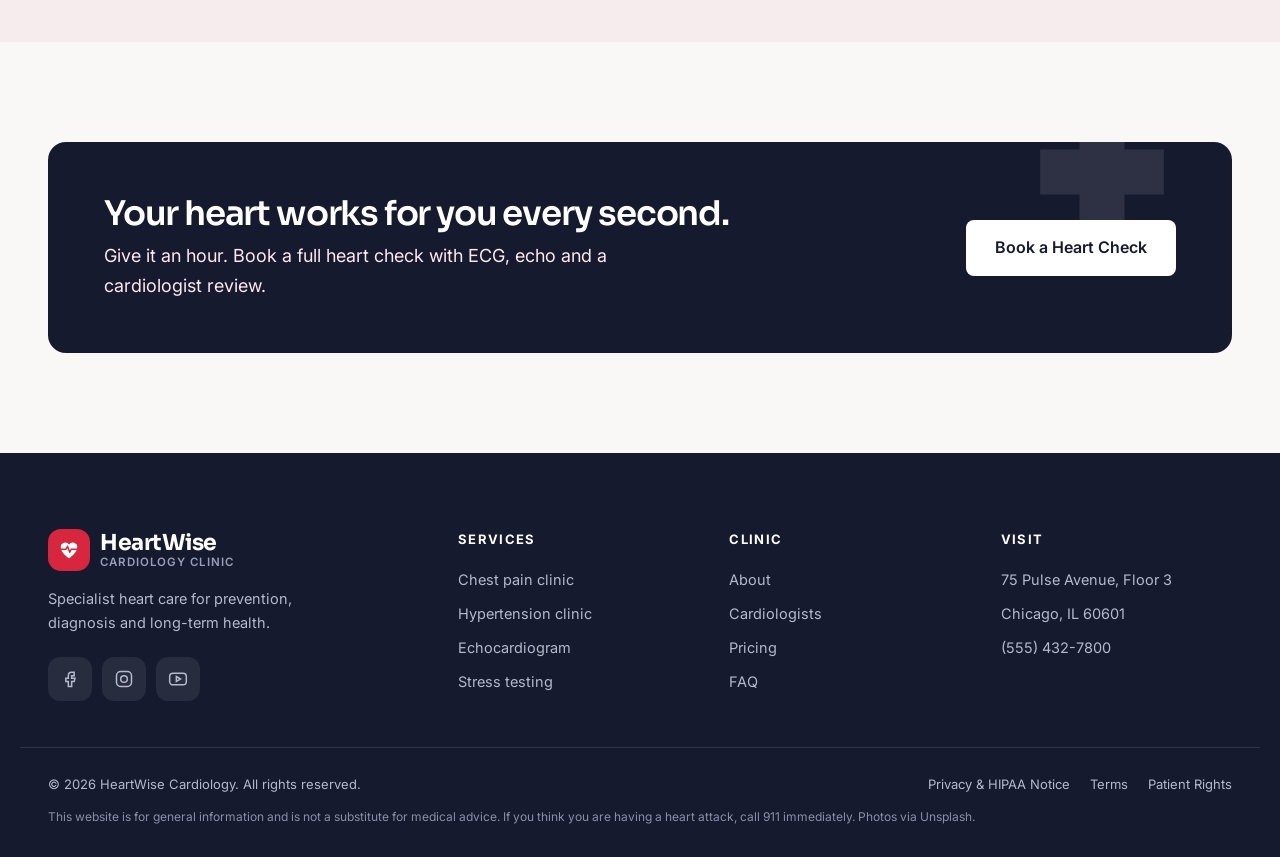
==== commit e6a5acfe: "Menu fix, mobile cards, stats, in-network strip" ====
--- a/cardiologist/index.html
+++ b/cardiologist/index.html
@@ -14,8 +14,8 @@
 <link rel="preconnect" href="https://fonts.gstatic.com" crossorigin>
 <link rel="preconnect" href="https://images.unsplash.com">
 <link href="https://fonts.googleapis.com/css2?family=Sora:wght@500;600;700;800&family=Inter:wght@400;500;600;700&display=swap" rel="stylesheet">
-<link rel="stylesheet" href="style.css">
-<link rel="stylesheet" href="cardio.css">
+<link rel="stylesheet" href="style.css?v=1119f">
+<link rel="stylesheet" href="cardio.css?v=1119f">
 <script type="application/ld+json">
 {
   "@context": "https://schema.org",
@@ -468,6 +468,6 @@
 </div>
 
 <div class="toast" id="toast" role="status" aria-live="polite"></div>
-<script src="script.js"></script>
+<script src="script.js?v=1119f"></script>
 </body>
 </html>
--- a/cardiologist/style.css
+++ b/cardiologist/style.css
@@ -673,3 +673,111 @@
 
 /* ===== Mobile: hero image first, text below ===== */
 @media (max-width:900px){.hero__art,.chero .hero__art{order:-1!important}.hero__text,.hero__copy,.chero__copy{order:0!important}}
+
+/* ===== Section spacing: 100px desktop, 72px tablet, 40px mobile ===== */
+.section,.cta-wrap,.offer-wrap,.news-wrap{padding-top:100px!important;padding-bottom:100px!important}
+@media (max-width:1080px){.section,.cta-wrap,.offer-wrap,.news-wrap{padding-top:72px!important;padding-bottom:72px!important}}
+@media (max-width:640px){
+  .section,.cta-wrap,.offer-wrap,.news-wrap{padding-top:40px!important;padding-bottom:40px!important}
+  .hero,.chero{padding-top:20px!important;padding-bottom:40px!important}
+  .footer{padding-top:40px!important}
+  .head,.head--split{margin-bottom:24px!important}
+}
+
+/* ===== Mobile menu: header pinned + page locked while menu is open ===== */
+@media (max-width:1080px){
+  html.menu-open,html.menu-open body{overflow:hidden!important}
+  html.menu-open .nav{position:fixed!important;top:0!important;left:0;right:0;z-index:1000!important}
+  html.menu-open #menu{position:fixed!important;top:var(--mh,73px)!important;bottom:0!important;left:0!important;right:0!important;height:auto!important;z-index:999}
+}
+
+/* ===== Mobile polish: card titles, footer spacing, stats, hours ===== */
+@media (max-width:640px){
+  article h3,.scard h3,.pcard h3,.test h3,.doc h3,.plan h3,.tier h3,.tm h3,.member h3{font-size:22px!important;line-height:1.25!important}
+  .footer__bottom{margin-top:28px!important}
+  .hours dd{white-space:nowrap}
+  .about__nums{gap:12px!important}
+  .about__nums strong{font-size:26px!important;white-space:nowrap}
+  .about__nums span{font-size:13px!important;line-height:1.4!important}
+  .stats strong{font-size:34px!important}
+  .stats li{white-space:normal}
+  .test__row strong{white-space:nowrap}
+  .btn{white-space:normal}
+}
+
+/* ===== Mobile cards: stacked layout, tags in flow, no overlapping hero cards ===== */
+.test__tag{position:static!important;align-self:flex-start;margin-bottom:14px}
+@media (max-width:640px){
+  .hero__art .fcard--c,.chero__art .fcard--c{display:none!important}
+  .scard{display:flex!important;flex-direction:column!important;align-items:stretch!important;padding:22px 20px!important}
+  .scard__ic{margin-bottom:12px}
+  .scard__more{grid-column:auto!important;width:100%}
+  .scard__tag{align-self:flex-start;margin:0 0 8px!important}
+  .pfacts{display:grid!important;grid-template-columns:1fr 1fr;gap:8px}
+  .doc{grid-template-columns:1fr!important}
+  .test{padding:22px 20px!important}
+}
+@media (max-width:640px){.scard__more{display:flex!important;flex-direction:column!important;align-items:stretch!important;gap:14px!important}}
+
+/* ===== Emergency bar: message on top, call line below (mobile) ===== */
+@media (max-width:640px){
+  .ebar__inner{justify-content:center!important;text-align:center;padding-block:10px!important}
+  .ebar p{display:block!important;text-align:center;line-height:1.5;font-size:13px}
+  .ebar p svg{display:inline-block;vertical-align:-3px;margin-right:4px}
+  .ebar p strong{display:block;margin-top:2px}
+}
+
+/* ===== In-network strip ===== */
+.insure__inner{padding-top:40px!important;padding-bottom:40px!important;justify-content:center!important;text-align:center}
+.insure ul{justify-content:center}
+@media (max-width:640px){
+  .insure__inner{flex-direction:column;gap:16px!important;padding-top:32px!important;padding-bottom:32px!important}
+  .insure ul{gap:8px!important;font-size:14px!important}
+  .insure li{padding:8px 14px;border:1px solid var(--line);border-radius:999px;background:var(--bg)}
+}
+
+/* ===== About stats as tiles ===== */
+@media (max-width:640px){
+  .about__nums{grid-template-columns:repeat(3,minmax(0,1fr))!important;gap:8px!important;border-top:0!important;padding-top:0!important;margin-top:28px!important}
+  .about__nums > div{background:var(--white);border:1px solid var(--line);border-radius:14px;padding:16px 8px;text-align:center;display:flex;flex-direction:column;align-items:center;gap:6px}
+  .about__nums strong{font-size:24px!important}
+  .about__nums span{font-size:12.5px!important;line-height:1.35!important}
+}
+
+/* ===== Service card: tag beside the icon (mobile) ===== */
+@media (max-width:640px){
+  .scard{display:grid!important;grid-template-columns:auto 1fr;column-gap:12px;align-items:center}
+  .scard > *{grid-column:1/-1}
+  .scard > .scard__ic{grid-column:1!important;margin:0!important}
+  .scard > .scard__tag{grid-column:2!important;justify-self:end;margin:0!important}
+  .scard > h3{margin-top:14px!important}
+}
+
+/* ===== Filter tabs: 3 on top, 2 below (mobile) ===== */
+@media (max-width:640px){
+  .tabs{display:grid!important;grid-template-columns:repeat(6,minmax(0,1fr));gap:8px!important}
+  .tabs > *{grid-column:span 2;width:100%;min-height:42px!important;padding:6px 8px!important;font-size:12.5px!important;line-height:1.25!important;white-space:normal!important;text-align:center;border-radius:14px!important}
+  .tabs > :nth-child(4):nth-last-child(2),.tabs > :nth-child(5):last-child{grid-column:span 3}
+  .tabs:has(> :nth-child(4):last-child) > *{grid-column:span 3}
+}
+@media (max-width:640px){
+  .scard > *{grid-column:1/-1!important}
+  .scard > .scard__ic{grid-column:1!important}
+  .scard > .scard__tag{grid-column:2!important}
+  .pfacts span{padding:10px 12px!important;font-size:12px!important;line-height:1.3!important}
+  .pfacts strong{display:block;font-size:14.5px!important;margin-top:3px;white-space:nowrap}
+  .scard__meta{display:flex!important;justify-content:space-between;align-items:baseline;gap:10px}
+  .scard__meta span{white-space:nowrap}
+}
+@media (max-width:640px){
+  .scard{grid-template-areas:none!important;grid-template-rows:none!important}
+  .scard > *{grid-row:auto!important}
+  .scard > .scard__ic{grid-row:1!important;width:52px!important;height:52px!important;align-self:center}
+  .scard > .scard__tag{grid-row:1!important;align-self:center}
+  .scard > h3{margin:18px 0 6px!important}
+}
+
+/* ===== Mobile menu links: 22px, regular weight ===== */
+@media (max-width:1080px){
+  #menu > a:not(.btn){font-size:22px!important;font-weight:400!important;line-height:1.3!important;padding-top:16px!important;padding-bottom:16px!important;letter-spacing:0!important}
+}
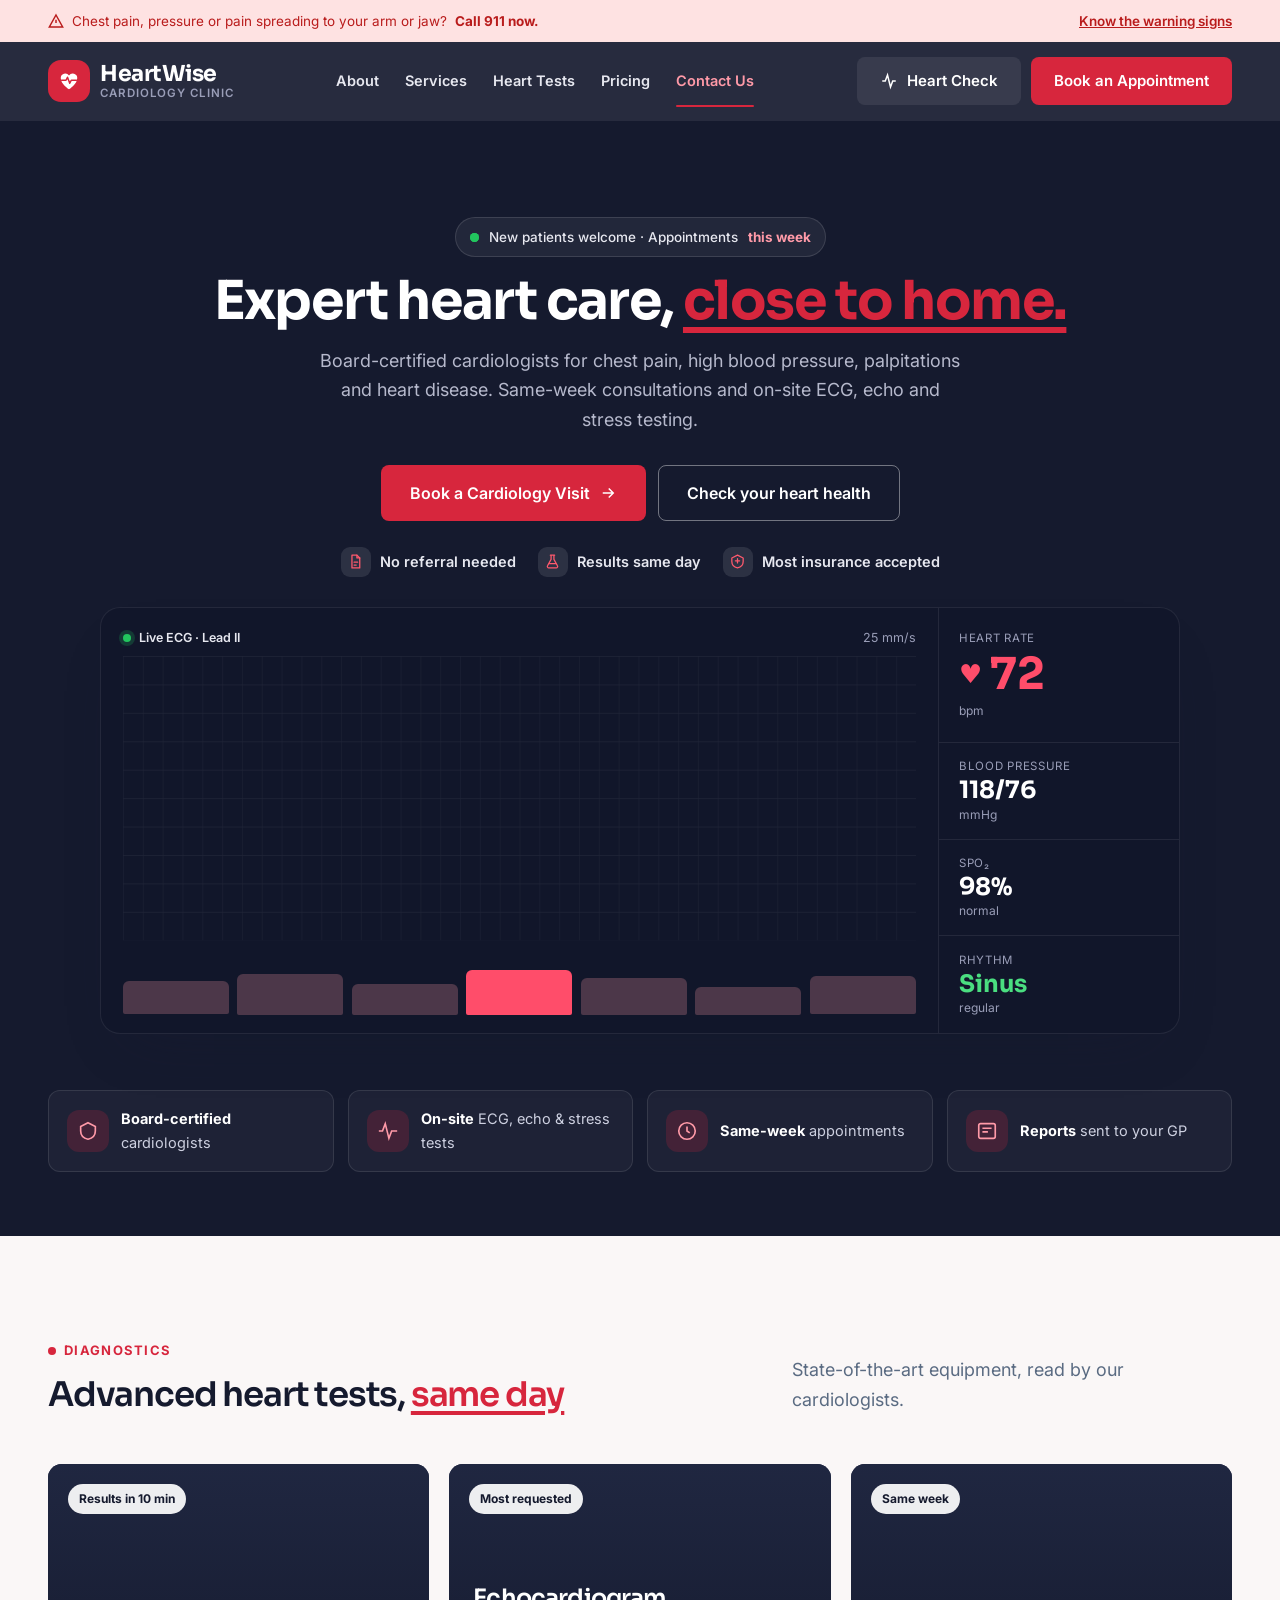
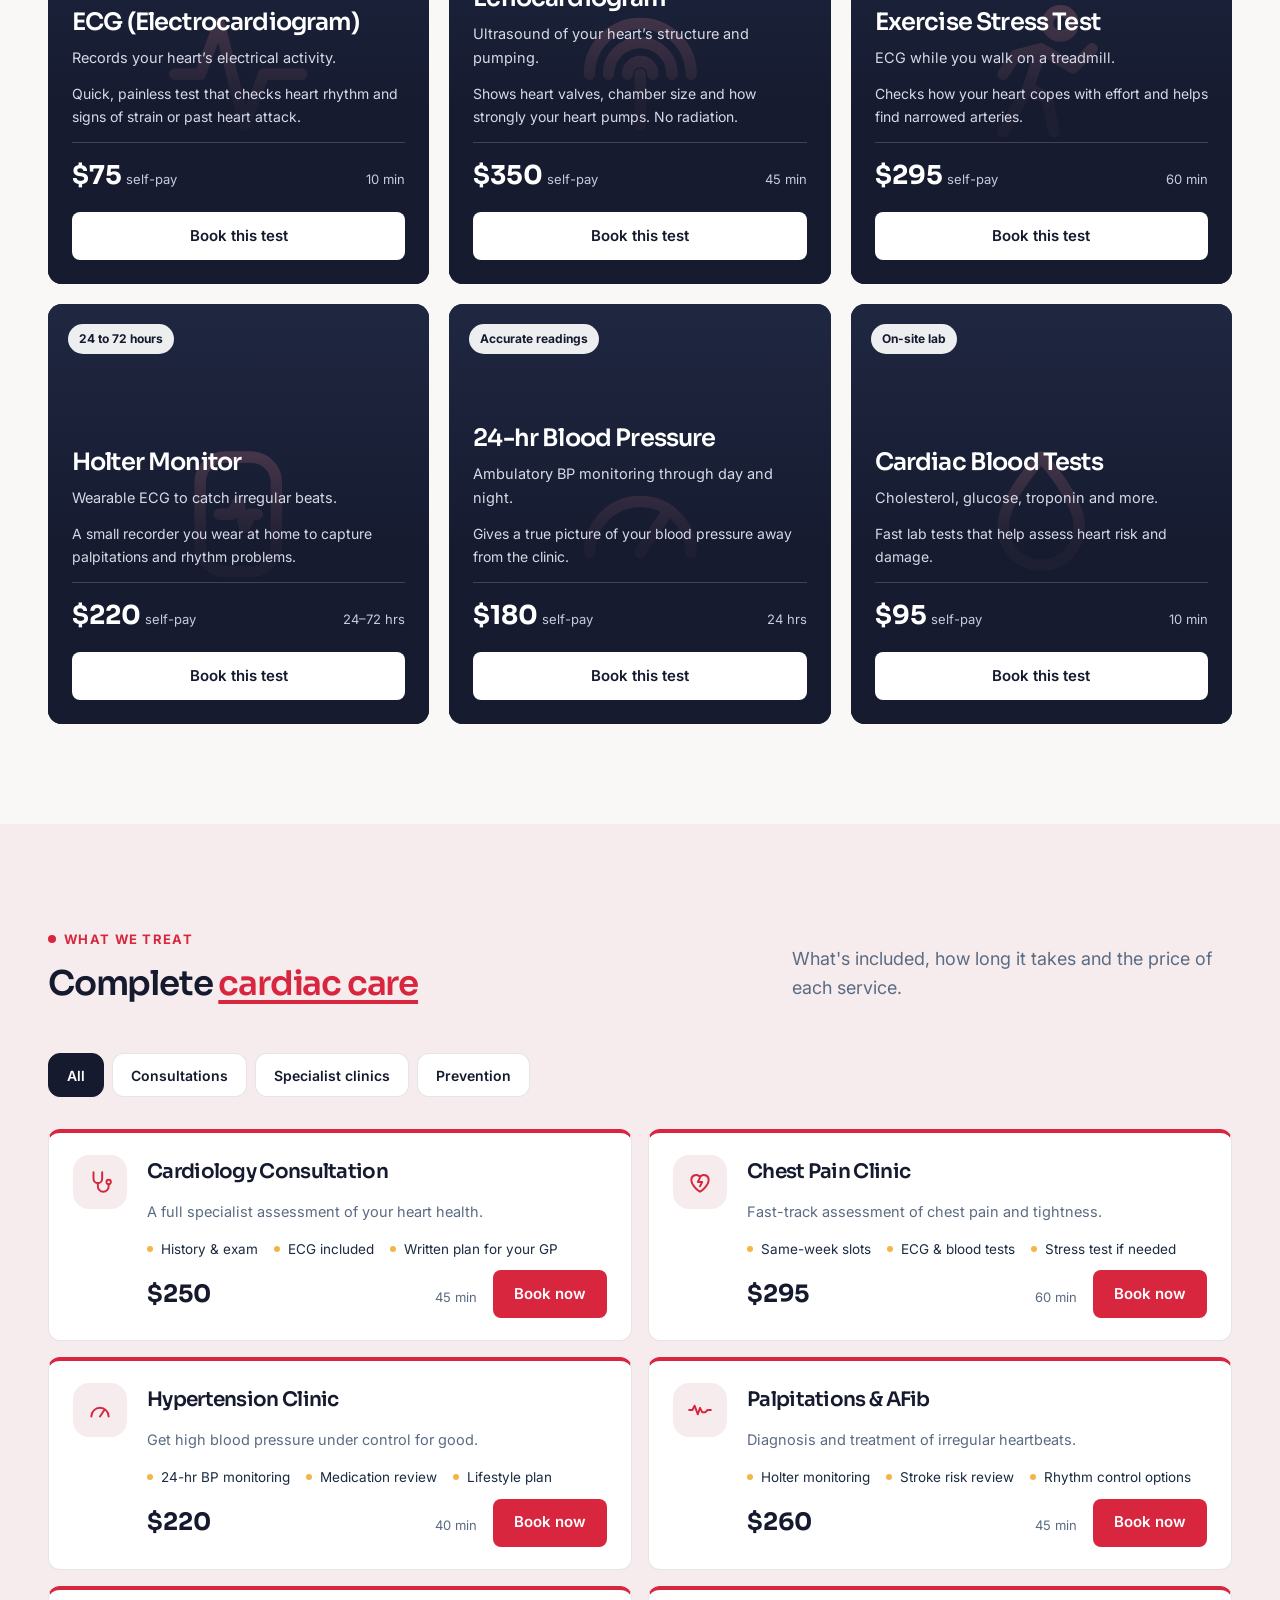
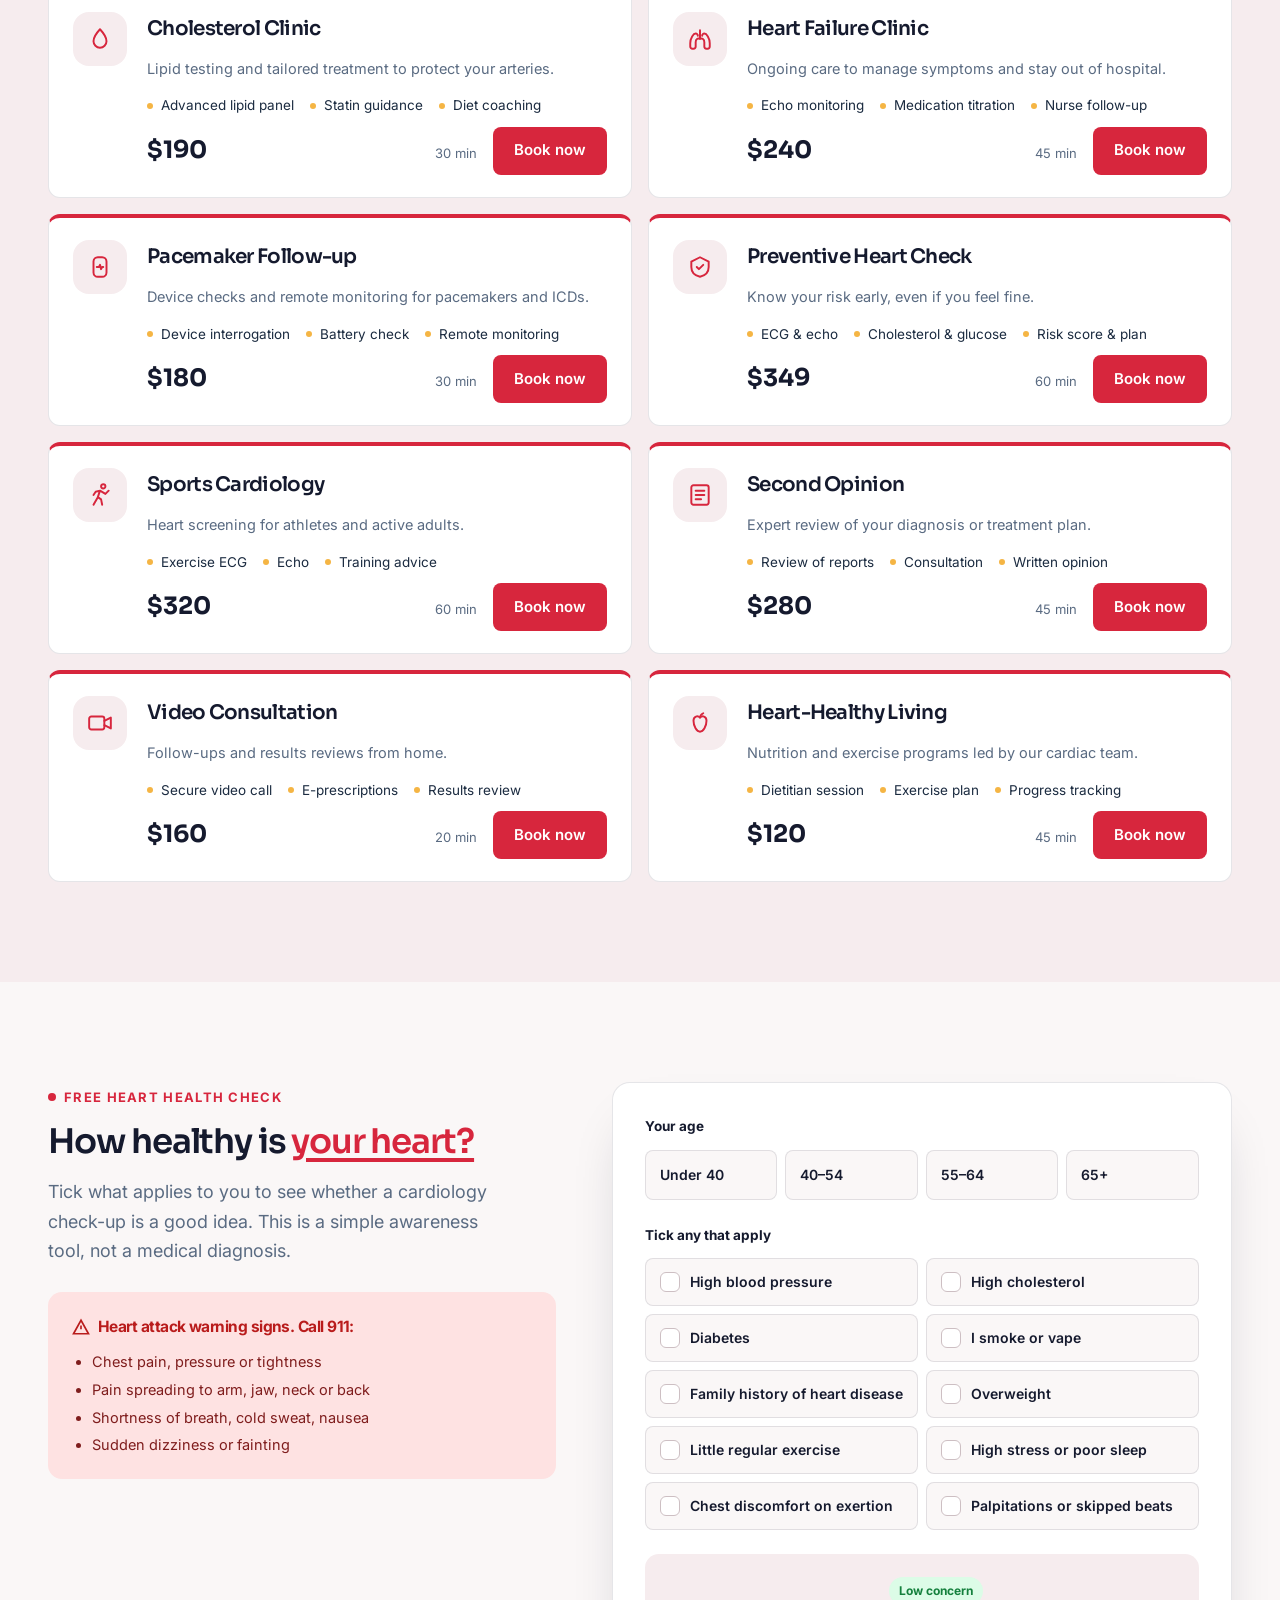
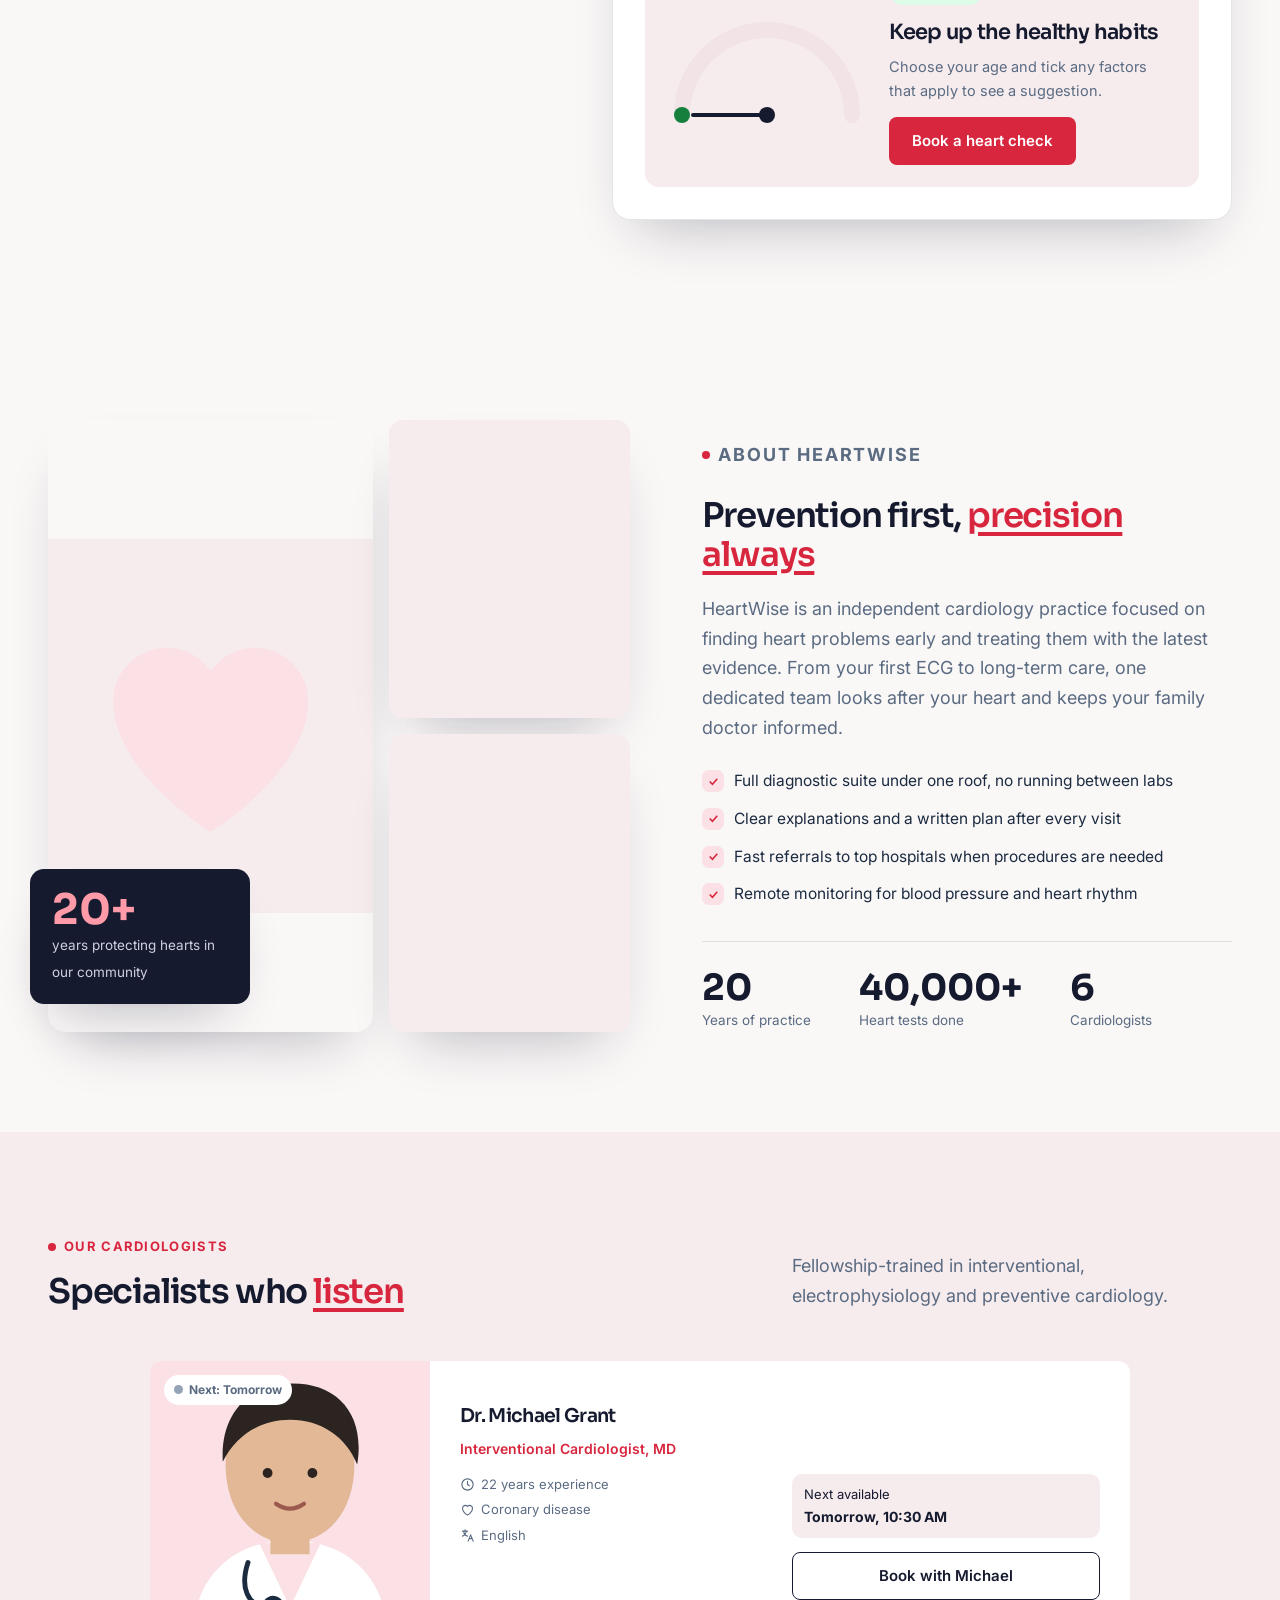
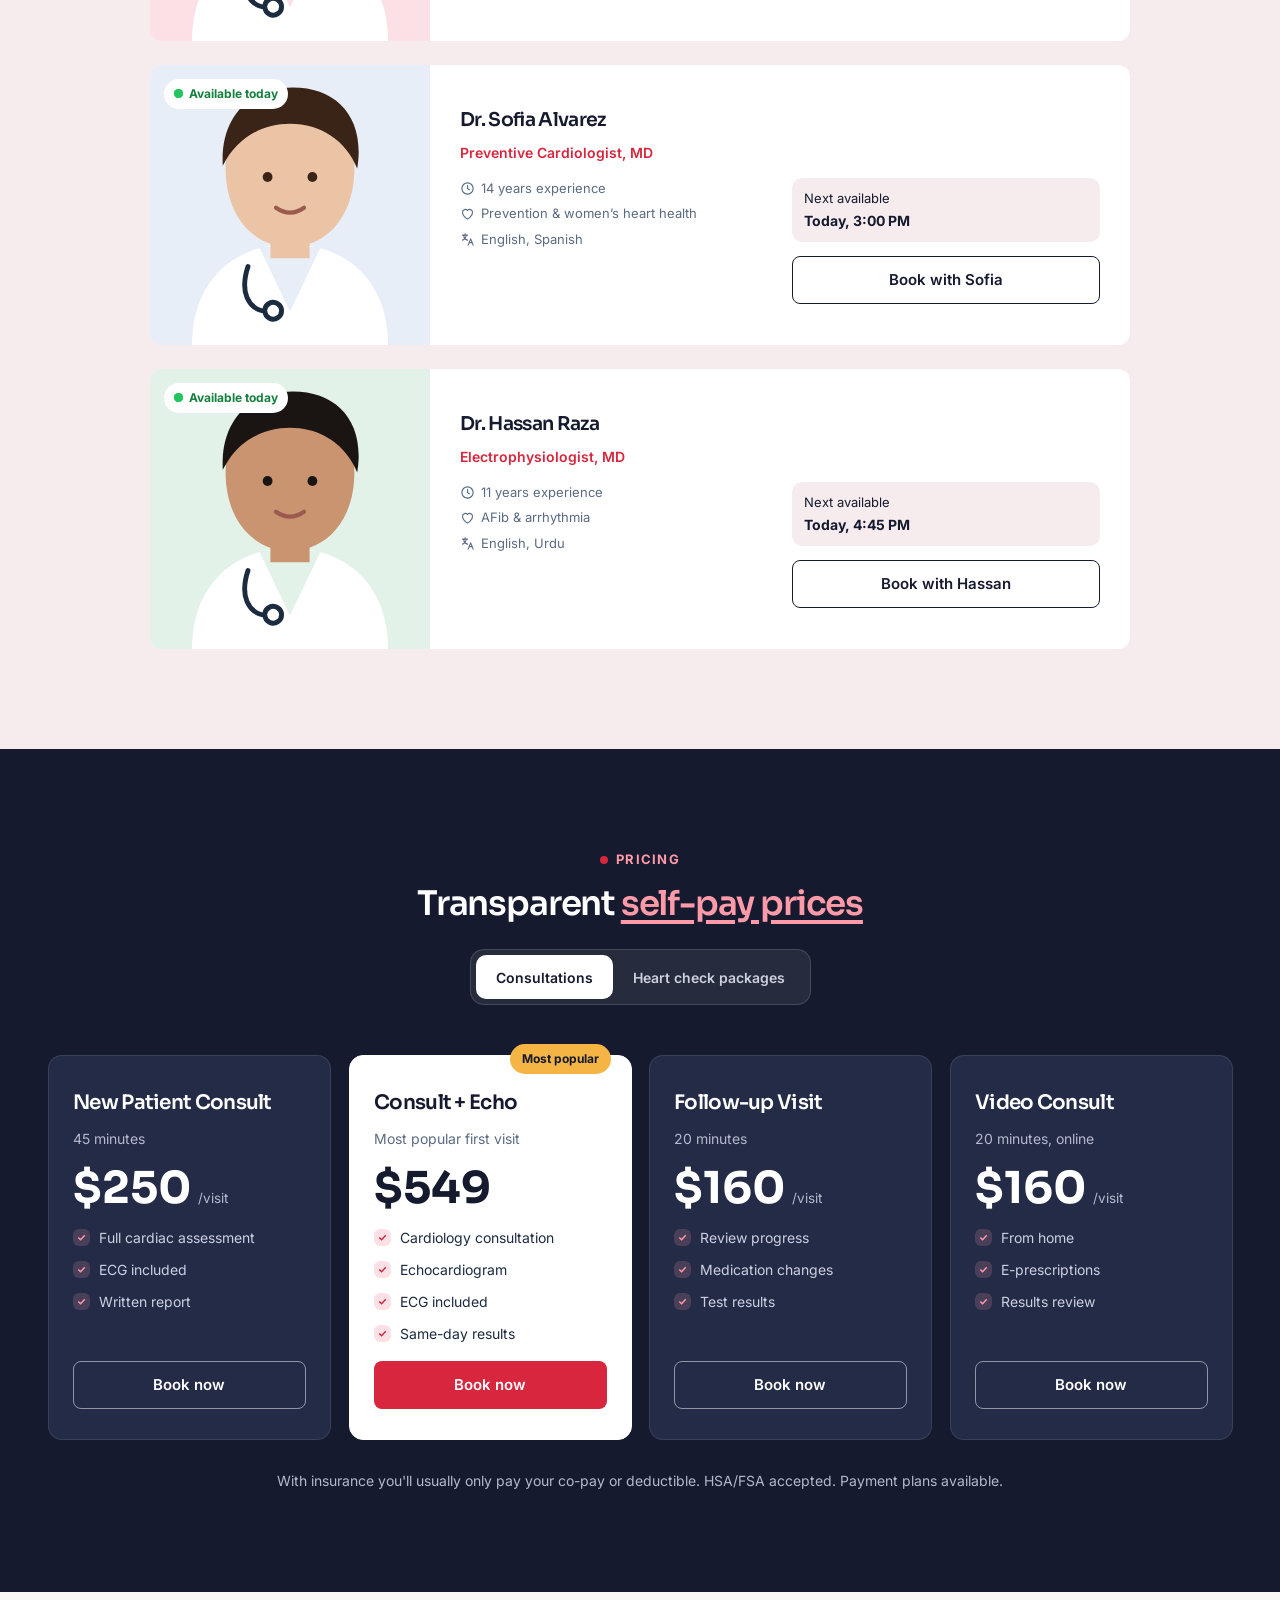
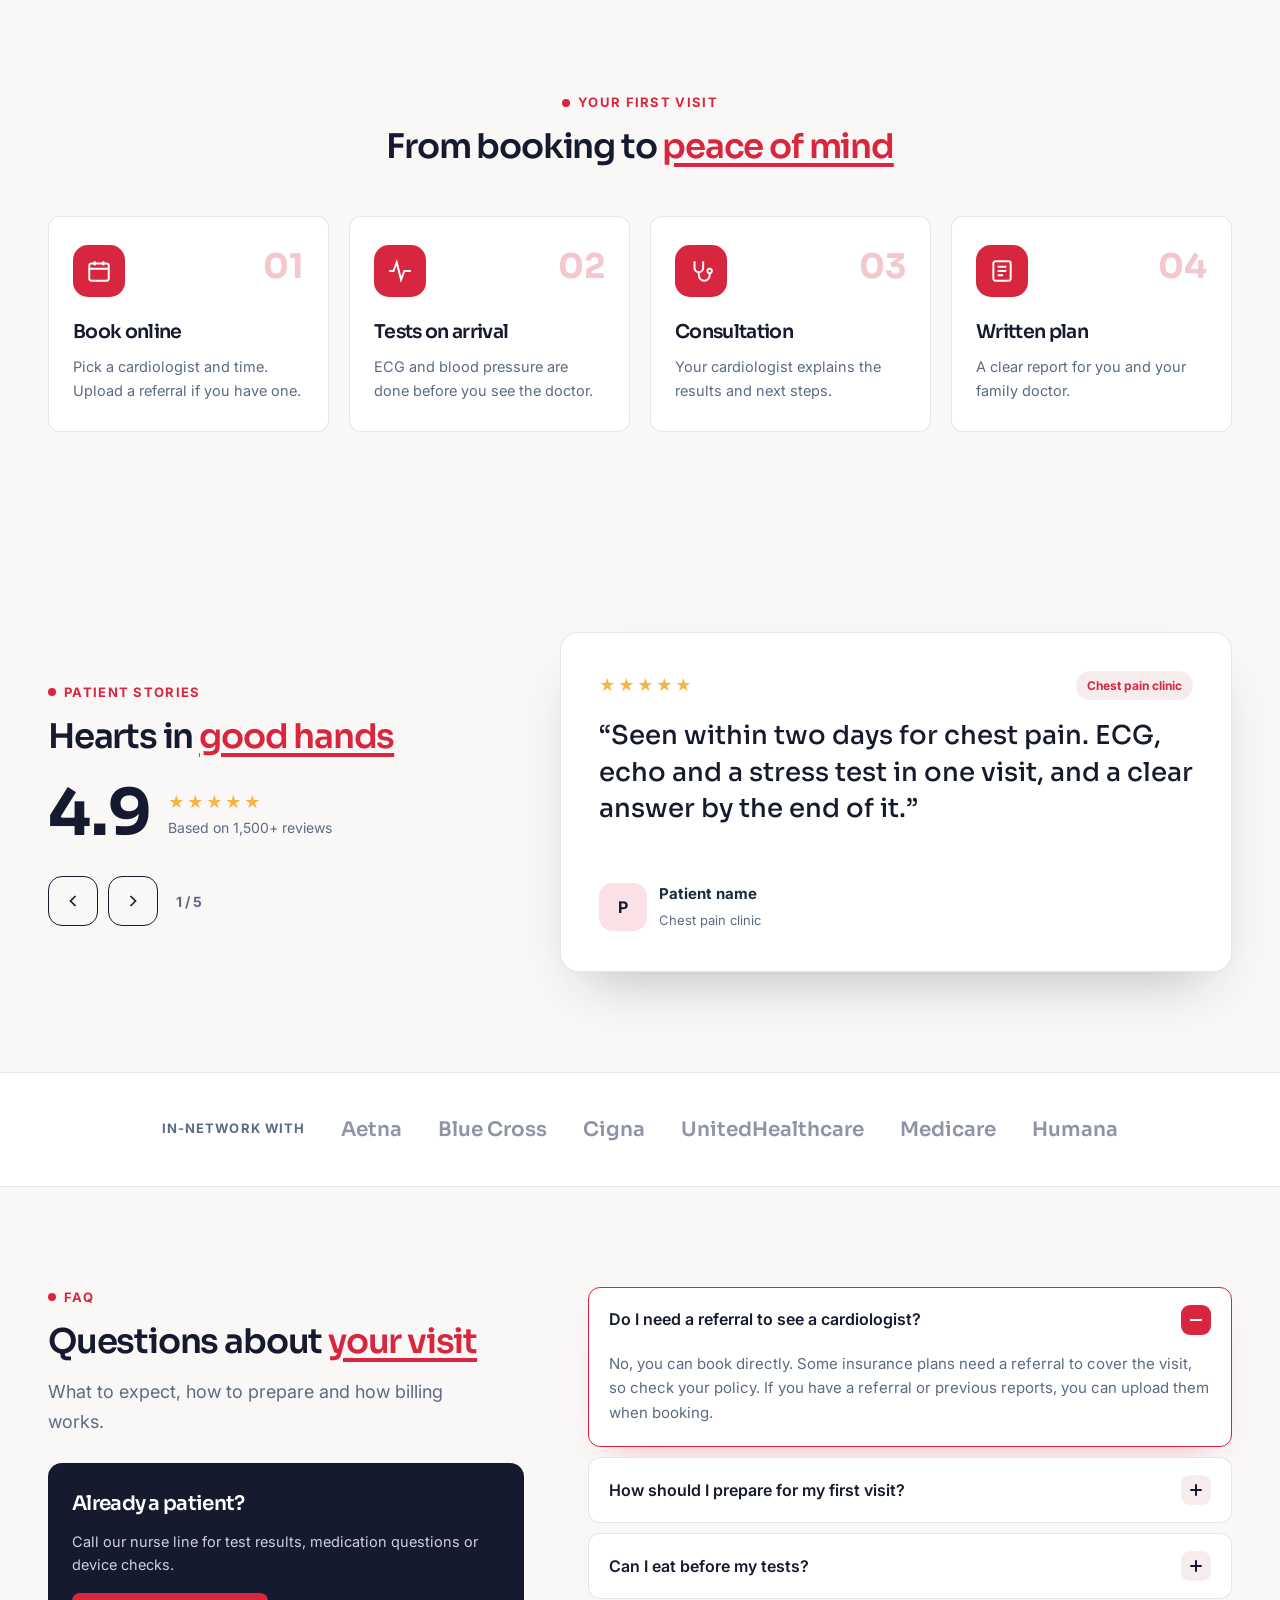
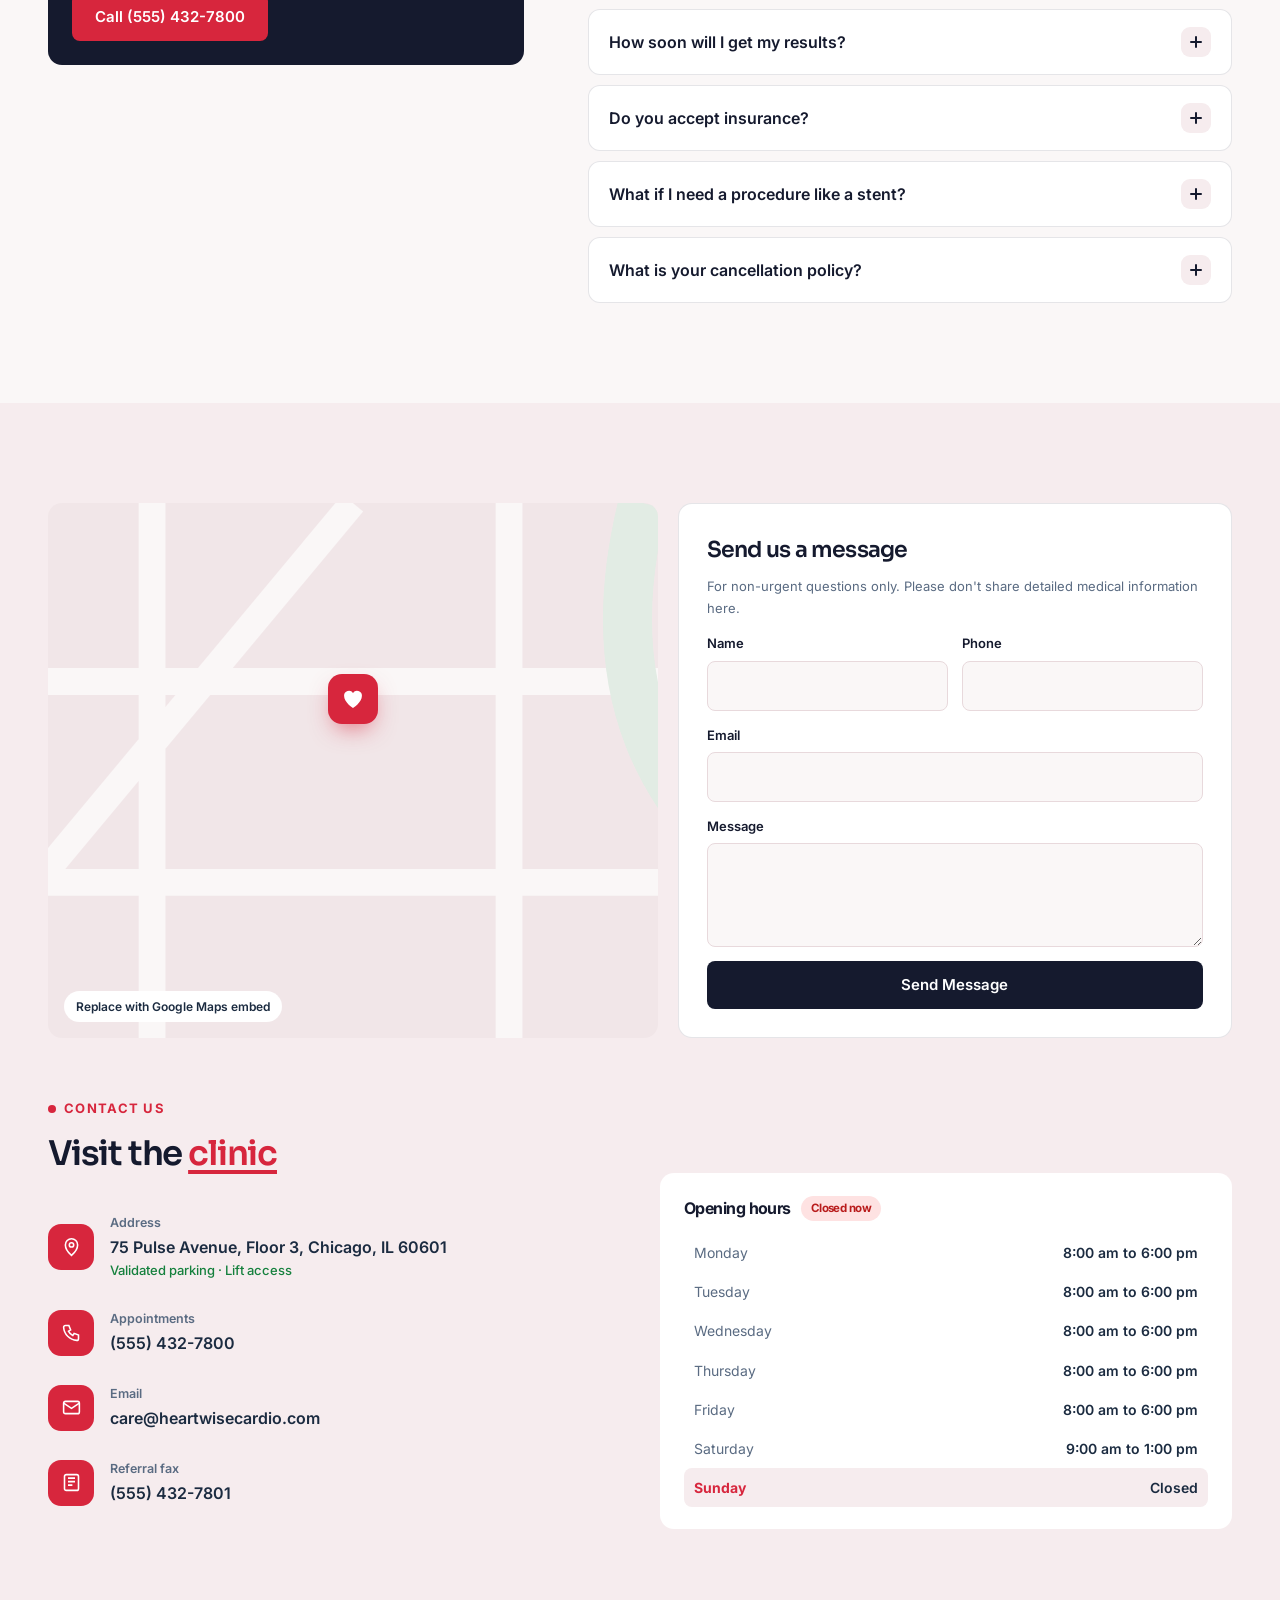
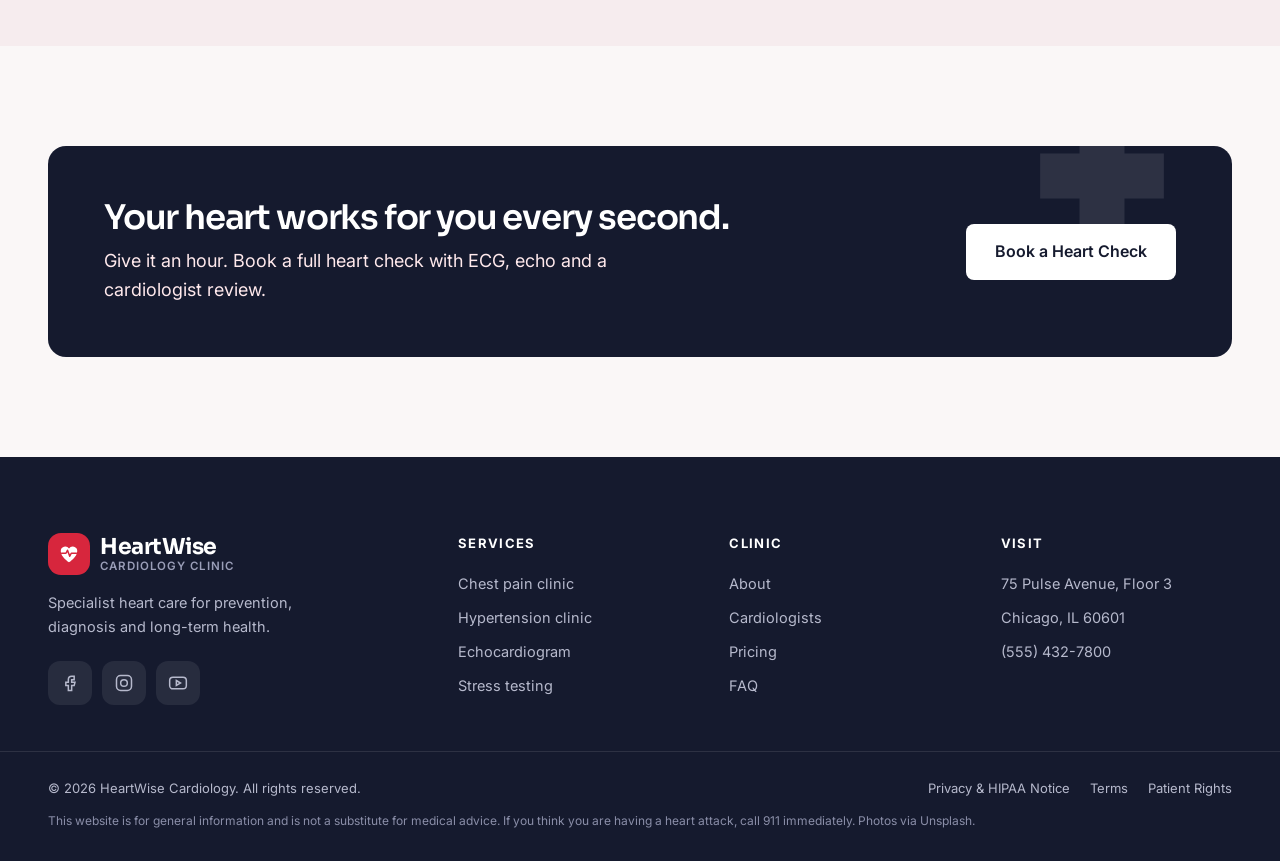
==== commit dd8b0359: "Desktop polish: testimonials, how it works, collage, spacing" ====
--- a/cardiologist/index.html
+++ b/cardiologist/index.html
@@ -14,8 +14,8 @@
 <link rel="preconnect" href="https://fonts.gstatic.com" crossorigin>
 <link rel="preconnect" href="https://images.unsplash.com">
 <link href="https://fonts.googleapis.com/css2?family=Sora:wght@500;600;700;800&family=Inter:wght@400;500;600;700&display=swap" rel="stylesheet">
-<link rel="stylesheet" href="style.css?v=1119f">
-<link rel="stylesheet" href="cardio.css?v=1119f">
+<link rel="stylesheet" href="style.css?v=1119g">
+<link rel="stylesheet" href="cardio.css?v=1119g">
 <script type="application/ld+json">
 {
   "@context": "https://schema.org",
@@ -206,6 +206,8 @@
       <svg viewBox="0 0 400 460" aria-hidden="true"><rect width="400" height="460" fill="#F6ECEE"/><path d="M200 360s-120-72-120-162a66 66 0 0 1 120-36 66 66 0 0 1 120 36c0 90-120 162-120 162Z" fill="#FBE1E5"/></svg>
       <img class="photo" src="https://images.unsplash.com/photo-1758691462863-9e1b8a863140?auto=format&fit=crop&q=80&w=900" alt="Cardiologist consulting with a patient in an office" loading="lazy" decoding="async" onerror="this.remove()">
     </div>
+    <div class="cabout__mini"><img class="photo" src="https://images.unsplash.com/photo-1758691463331-2ac00e6f676f?auto=format&fit=crop&q=80&w=600" alt="Doctor reviewing results with a patient" loading="lazy" decoding="async" onerror="this.remove()"></div>
+    <div class="cabout__mini"><img class="photo" src="https://images.unsplash.com/photo-1666886573531-48d2e3c2b684?auto=format&fit=crop&q=80&w=600" alt="Physician with a stethoscope" loading="lazy" decoding="async" onerror="this.remove()"></div>
     <div class="cabout__badge floatB"><strong>20+</strong><span>years protecting hearts in our community</span></div>
   </div>
   <div class="about__copy reveal">
@@ -468,6 +470,6 @@
 </div>
 
 <div class="toast" id="toast" role="status" aria-live="polite"></div>
-<script src="script.js?v=1119f"></script>
+<script src="script.js?v=1119g"></script>
 </body>
 </html>
--- a/cardiologist/style.css
+++ b/cardiologist/style.css
@@ -638,7 +638,7 @@
   .menu > a:hover::after,.menu > a.active::after,.nav__menu > a:hover::after,.nav__menu > a.active::after{transform:scaleX(1);width:auto}
 }
 .footer ul a,.footer nav a{display:inline-flex;align-items:center;transition:transform .45s cubic-bezier(.2,.7,.2,1),color .3s}
-.footer ul a::before,.footer nav a::before{content:"";flex:none;width:0;height:10px;margin-right:0;opacity:0;transform:translateX(-8px) scale(.4) rotate(-90deg);background:var(--blue);-webkit-mask:url("data:image/svg+xml,%3Csvg xmlns='http://www.w3.org/2000/svg' viewBox='0 0 24 24'%3E%3Cpath d='M12 0l2.6 9.4L24 12l-9.4 2.6L12 24l-2.6-9.4L0 12l9.4-2.6Z' fill='black'/%3E%3C/svg%3E") center/contain no-repeat;mask:url("data:image/svg+xml,%3Csvg xmlns='http://www.w3.org/2000/svg' viewBox='0 0 24 24'%3E%3Cpath d='M12 0l2.6 9.4L24 12l-9.4 2.6L12 24l-2.6-9.4L0 12l9.4-2.6Z' fill='black'/%3E%3C/svg%3E") center/contain no-repeat;transition:width .4s,margin .4s,opacity .35s,transform .45s cubic-bezier(.2,.7,.2,1)}
+.footer ul a::before,.footer nav a::before{content:"";flex:none;width:0;height:10px;margin-right:0;opacity:0;transform:translateX(-8px) scale(.6);background:var(--blue);-webkit-mask:url("data:image/svg+xml,%3Csvg xmlns='http://www.w3.org/2000/svg' viewBox='0 0 24 24'%3E%3Cpath d='M8.5 3.5L17 12l-8.5 8.5' fill='none' stroke='black' stroke-width='3.2' stroke-linecap='round' stroke-linejoin='round'/%3E%3C/svg%3E") center/contain no-repeat;mask:url("data:image/svg+xml,%3Csvg xmlns='http://www.w3.org/2000/svg' viewBox='0 0 24 24'%3E%3Cpath d='M8.5 3.5L17 12l-8.5 8.5' fill='none' stroke='black' stroke-width='3.2' stroke-linecap='round' stroke-linejoin='round'/%3E%3C/svg%3E") center/contain no-repeat;transition:width .4s,margin .4s,opacity .35s,transform .45s cubic-bezier(.2,.7,.2,1)}
 .footer ul a:hover,.footer nav a:hover,.footer ul a:focus-visible,.footer nav a:focus-visible{transform:translateX(4px);text-decoration:none}
 .footer ul a:hover::before,.footer nav a:hover::before,.footer ul a:focus-visible::before,.footer nav a:focus-visible::before{width:10px;margin-right:8px;opacity:1;transform:none}
 
@@ -781,3 +781,13 @@
 @media (max-width:1080px){
   #menu > a:not(.btn){font-size:22px!important;font-weight:400!important;line-height:1.3!important;padding-top:16px!important;padding-bottom:16px!important;letter-spacing:0!important}
 }
+
+/* ===== Desktop: more side breathing room for header rows and content ===== */
+@media (min-width:1081px){
+  .container,.section.container{padding-left:48px!important;padding-right:48px!important}
+  .container{max-width:1296px}
+}
+@media (min-width:641px){
+  .about__nums{grid-template-columns:repeat(3,max-content)!important;column-gap:48px!important;justify-content:start}
+  .about__nums strong{font-size:36px!important;white-space:nowrap}
+}
--- a/cardiologist/cardio.css
+++ b/cardiologist/cardio.css
@@ -292,3 +292,21 @@
 .faq__img{border-radius:14px}
 @media (max-width:640px){.chero__art{height:auto!important}.monitor{min-height:0}.mon__ecg{min-height:110px}.mon__bars{height:44px}}
 @media (max-width:640px){.chero__art .fcard--c{display:none!important}}
+
+/* ===== About: photo collage (1 large + 2 small) ===== */
+.cabout__media{display:grid;grid-template-columns:1.35fr 1fr;grid-template-rows:1fr 1fr;gap:16px;align-self:stretch}
+.cabout__photo{grid-row:1/3;aspect-ratio:auto!important;min-height:480px;height:100%}
+.cabout__mini{position:relative;border-radius:var(--r-lg);overflow:hidden;background:#F6ECEE;box-shadow:var(--shadow);min-height:0}
+.cabout__mini .photo{transition:transform 1.2s var(--ease)}
+.cabout__mini:hover .photo{transform:scale(1.06)}
+.cabout__badge{right:auto!important;left:-18px;bottom:28px}
+@media (max-width:1080px){.cabout__badge{left:12px}}
+@media (max-width:640px){
+  .cabout__media{grid-template-columns:1fr 1fr;grid-template-rows:auto auto;gap:10px}
+  .cabout__photo{grid-row:auto;grid-column:1/-1;min-height:0;aspect-ratio:4/3!important}
+  .cabout__mini{aspect-ratio:1}
+  .cabout__badge{grid-column:1/-1}
+}
+/* ===== Hero: more space above the badge ===== */
+@media (min-width:1081px){.chero{padding-top:96px!important}}
+.chero__art .fcard--c{display:none!important}
